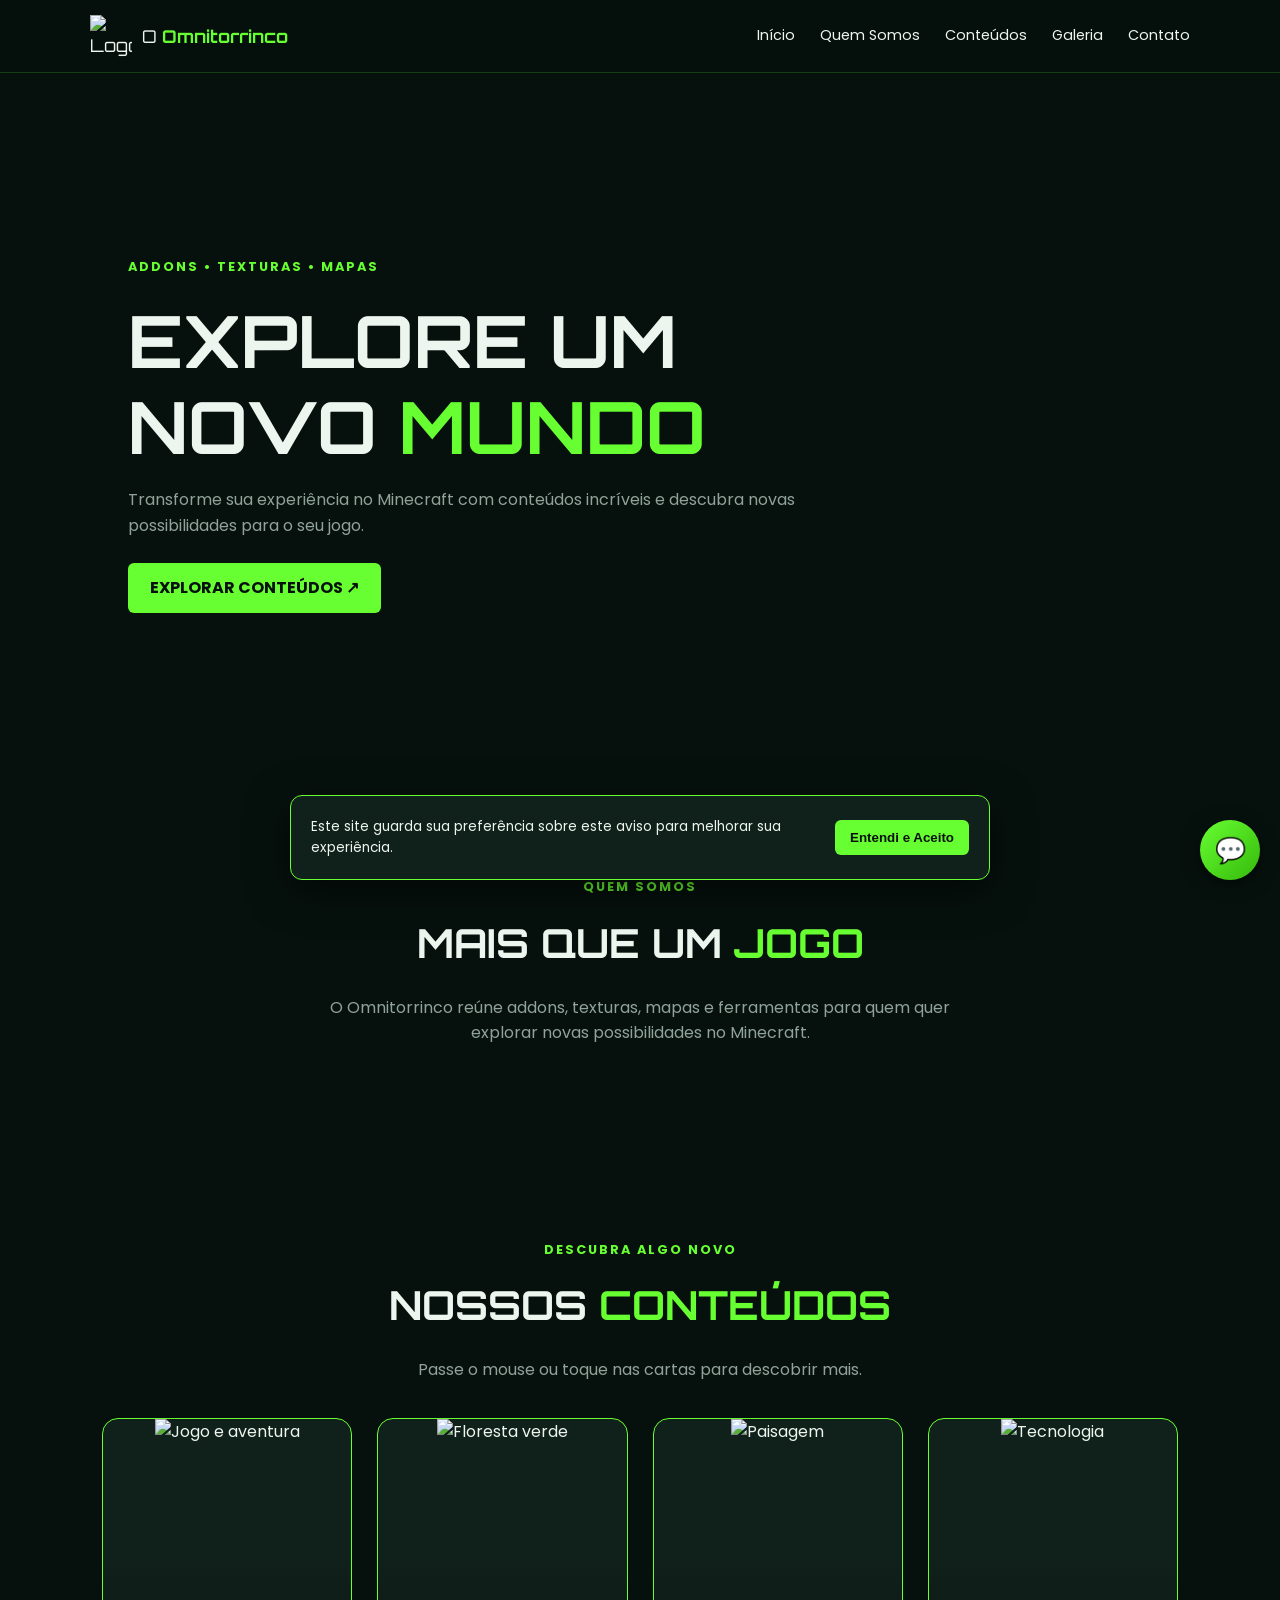
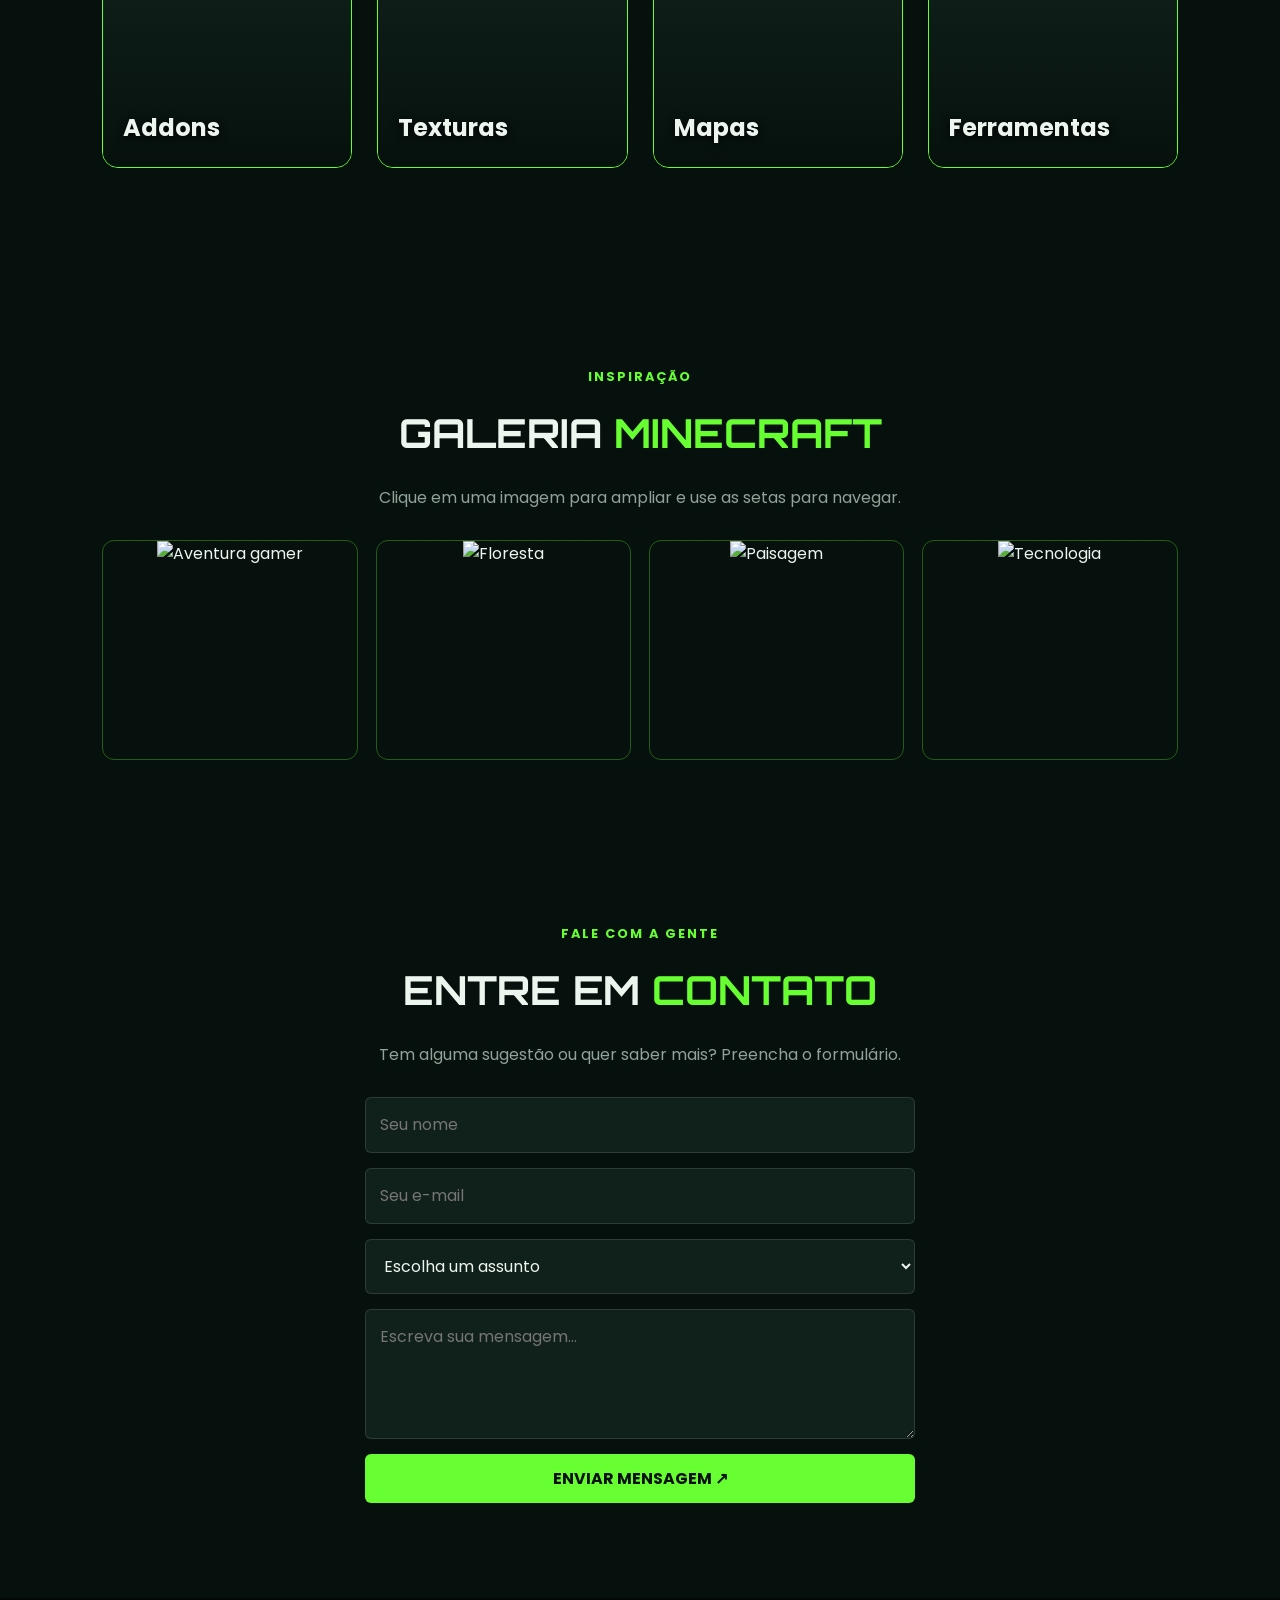
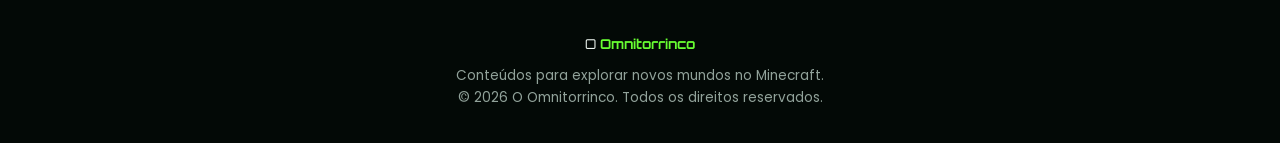
==== index.html @ 6903a5ac "Add files via upload" ====
<!DOCTYPE html>
<html lang="pt-BR">
<head>
<meta charset="UTF-8">
<meta name="viewport" content="width=device-width,initial-scale=1">
<meta name="theme-color" content="#06110d">
<meta name="description" content="Addons, texturas, mapas e ferramentas para Minecraft.">
<title>O Omnitorrinco | Minecraft Addons</title>
<link rel="icon" href="logo.png">
<link rel="stylesheet" href="style.css">
<link rel="preconnect" href="https://fonts.googleapis.com">
<link href="https://fonts.googleapis.com/css2?family=Orbitron:wght@500;700;900&family=Poppins:wght@300;400;600;700&display=swap" rel="stylesheet">
</head>
<body>
<header>
  <a href="#inicio" class="logo"><img src="img/logo.png" alt="Logo"><span>O <b>Omnitorrinco</b></span></a>
  <button class="menu-toggle" aria-label="Abrir menu" aria-expanded="false">☰</button>
  <nav>
    <a href="#inicio">Início</a>
    <a href="#sobre">Quem Somos</a>
    <a href="#conteudos">Conteúdos</a>
    <a href="#galeria">Galeria</a>
    <a href="#contato">Contato</a>
  </nav>
</header>

<main>
<section class="hero" id="inicio">
  <div class="hero-content">
    <span class="tag">ADDONS • TEXTURAS • MAPAS</span>
    <h1>EXPLORE UM NOVO <b>MUNDO</b></h1>
    <p>Transforme sua experiência no Minecraft com conteúdos incríveis e descubra novas possibilidades para o seu jogo.</p>
    <a href="#conteudos" class="btn">EXPLORAR CONTEÚDOS ↗</a>
  </div>
</section>

<section class="section" id="sobre">
  <span class="tag">QUEM SOMOS</span>
  <h2>MAIS QUE UM <b>JOGO</b></h2>
  <p class="intro">O Omnitorrinco reúne addons, texturas, mapas e ferramentas para quem quer explorar novas possibilidades no Minecraft.</p>
</section>

<section class="section" id="conteudos">
  <span class="tag">DESCUBRA ALGO NOVO</span>
  <h2>NOSSOS <b>CONTEÚDOS</b></h2>
  <p class="intro">Passe o mouse ou toque nas cartas para descobrir mais.</p>
  <div class="flip-grid">
    <article class="flip-card" tabindex="0"><div class="flip-inner">
      <div class="flip-front"><img src="https://images.unsplash.com/photo-1511512578047-dfb367046420?auto=format&fit=crop&w=600&q=80" alt="Jogo e aventura"><h3>Addons</h3></div>
      <div class="flip-back"><span class="card-tag">MODIFICAÇÕES</span><h3>Addons Minecraft</h3><p>Adicione criaturas, equipamentos e novas aventuras ao seu mundo.</p><a href="#contato" class="card-btn" data-assunto="Addons">Saiba mais ↗</a></div>
    </div></article>
    <article class="flip-card" tabindex="0"><div class="flip-inner">
      <div class="flip-front"><img src="https://images.unsplash.com/photo-1441974231531-c6227db76b6e?auto=format&fit=crop&w=600&q=80" alt="Floresta verde"><h3>Texturas</h3></div>
      <div class="flip-back"><span class="card-tag">VISUAL</span><h3>Texturas</h3><p>Renove a aparência dos blocos, ambientes e construções.</p><a href="#contato" class="card-btn" data-assunto="Texturas">Saiba mais ↗</a></div>
    </div></article>
    <article class="flip-card" tabindex="0"><div class="flip-inner">
      <div class="flip-front"><img src="https://images.unsplash.com/photo-1518709268805-4e9042af9f23?auto=format&fit=crop&w=600&q=80" alt="Paisagem"><h3>Mapas</h3></div>
      <div class="flip-back"><span class="card-tag">EXPLORAÇÃO</span><h3>Novos mundos</h3><p>Descubra mapas de aventura, desafios e construções incríveis.</p><a href="#contato" class="card-btn" data-assunto="Mapas">Saiba mais ↗</a></div>
    </div></article>
    <article class="flip-card" tabindex="0"><div class="flip-inner">
      <div class="flip-front"><img src="https://images.unsplash.com/photo-1518770660439-4636190af475?auto=format&fit=crop&w=600&q=80" alt="Tecnologia"><h3>Ferramentas</h3></div>
      <div class="flip-back"><span class="card-tag">UTILIDADES</span><h3>Ferramentas úteis</h3><p>Conheça recursos para melhorar sua experiência no jogo.</p><a href="#contato" class="card-btn" data-assunto="Ferramentas">Saiba mais ↗</a></div>
    </div></article>
  </div>
</section>

<section class="section" id="galeria">
  <span class="tag">INSPIRAÇÃO</span>
  <h2>GALERIA <b>MINECRAFT</b></h2>
  <p class="intro">Clique em uma imagem para ampliar e use as setas para navegar.</p>
  <div class="lightbox-gallery">
    <a href="#imagem1"><img src="https://images.unsplash.com/photo-1511512578047-dfb367046420?auto=format&fit=crop&w=700&q=80" alt="Aventura gamer"></a>
    <a href="#imagem2"><img src="https://images.unsplash.com/photo-1441974231531-c6227db76b6e?auto=format&fit=crop&w=700&q=80" alt="Floresta"></a>
    <a href="#imagem3"><img src="https://images.unsplash.com/photo-1518709268805-4e9042af9f23?auto=format&fit=crop&w=700&q=80" alt="Paisagem"></a>
    <a href="#imagem4"><img src="https://images.unsplash.com/photo-1518770660439-4636190af475?auto=format&fit=crop&w=700&q=80" alt="Tecnologia"></a>
  </div>
  <div class="lightbox" id="imagem1"><a href="#galeria" class="fechar">✕</a><a href="#imagem2" class="seta proxima">❯</a><a href="#imagem4" class="seta anterior">❮</a><img src="https://images.unsplash.com/photo-1511512578047-dfb367046420?auto=format&fit=crop&w=1400&q=90" alt="Aventura ampliada"></div>
  <div class="lightbox" id="imagem2"><a href="#galeria" class="fechar">✕</a><a href="#imagem3" class="seta proxima">❯</a><a href="#imagem1" class="seta anterior">❮</a><img src="https://images.unsplash.com/photo-1441974231531-c6227db76b6e?auto=format&fit=crop&w=1400&q=90" alt="Floresta ampliada"></div>
  <div class="lightbox" id="imagem3"><a href="#galeria" class="fechar">✕</a><a href="#imagem4" class="seta proxima">❯</a><a href="#imagem2" class="seta anterior">❮</a><img src="https://images.unsplash.com/photo-1518709268805-4e9042af9f23?auto=format&fit=crop&w=1400&q=90" alt="Paisagem ampliada"></div>
  <div class="lightbox" id="imagem4"><a href="#galeria" class="fechar">✕</a><a href="#imagem1" class="seta proxima">❯</a><a href="#imagem3" class="seta anterior">❮</a><img src="https://images.unsplash.com/photo-1518770660439-4636190af475?auto=format&fit=crop&w=1400&q=90" alt="Tecnologia ampliada"></div>
</section>

<section class="section contact" id="contato">
  <span class="tag">FALE COM A GENTE</span>
  <h2>ENTRE EM <b>CONTATO</b></h2>
  <p class="intro">Tem alguma sugestão ou quer saber mais? Preencha o formulário.</p>
  <form id="contact-form">
    <input name="nome" placeholder="Seu nome" required>
    <input name="email" type="email" placeholder="Seu e-mail" required>
    <select name="assunto" id="addon" required>
      <option value="">Escolha um assunto</option>
      <option>Addons</option><option>Texturas</option><option>Mapas</option><option>Ferramentas</option><option>Outro</option>
    </select>
    <textarea name="mensagem" placeholder="Escreva sua mensagem..." required></textarea>
    <button class="btn" type="submit">ENVIAR MENSAGEM ↗</button>
    <p id="form-message" role="status"></p>
  </form>
</section>
</main>

<footer>
  <a href="#inicio" class="footer-logo">O <b>Omnitorrinco</b></a>
  <p>Conteúdos para explorar novos mundos no Minecraft.</p>
  <p>© 2026 O Omnitorrinco. Todos os direitos reservados.</p>
</footer>

<div id="banner-cookies" class="banner-cookies">
  <p>Este site guarda sua preferência sobre este aviso para melhorar sua experiência.</p>
  <button id="btn-aceitar-cookies" class="btn-cookies">Entendi e Aceito</button>
</div>

<script src="java.js"></script>
<script src="chatbot.js"></script>
<script>
  window.addEventListener("DOMContentLoaded", () => {
    if (typeof window.initChatbot === "function") {
      window.initChatbot({jsonUrl:"minha-base-de-dados.json"});
    }
  });
</script>
</body>
</html>
---- style.css ----
*{box-sizing:border-box;margin:0;padding:0}
:root{--g:#68ff32;--bg:#06110d;--card:#10201a;--txt:#edf5ef;--gray:#91a29a}
html{scroll-behavior:smooth;scroll-padding-top:90px}
body{font-family:Poppins,sans-serif;background:var(--bg);color:var(--txt);line-height:1.6}
a{color:inherit;text-decoration:none}
header{position:sticky;top:0;z-index:10;display:flex;justify-content:space-between;align-items:center;padding:15px 7%;background:#06110df2;border-bottom:1px solid #68ff3230}
.logo{display:flex;align-items:center;gap:10px;font-family:Orbitron,sans-serif;font-size:1.1rem}
.logo img{width:42px;height:42px;object-fit:contain}
b{color:var(--g)}
nav{display:flex;gap:25px}
nav a{font-size:.9rem;transition:.3s}
nav a:hover{color:var(--g)}
.menu-toggle{display:none;background:none;color:var(--g);border:0;font-size:1.7rem;cursor:pointer}
.hero{min-height:80vh;display:flex;align-items:center;padding:80px 10%;background:linear-gradient(90deg,#06110df5,#06110d75),url("https://images.unsplash.com/photo-1511512578047-dfb367046420?auto=format&fit=crop&w=1600&q=80") center/cover}
.hero-content{max-width:680px}
.tag,.card-tag{color:var(--g);font-size:.8rem;font-weight:700;letter-spacing:2px}
h1,h2,.logo,.footer-logo{font-family:Orbitron,sans-serif}
h1{font-size:clamp(2.3rem,6vw,4.5rem);line-height:1.2;margin:18px 0}
h2{font-size:clamp(1.6rem,4vw,2.5rem);margin:12px 0 20px}
.hero p,.intro{max-width:680px;color:var(--gray);margin-bottom:25px}
.btn,.card-btn{display:inline-block;border:0;background:var(--g);color:#06110d;padding:12px 22px;border-radius:6px;font-weight:700;cursor:pointer;transition:.3s}
.btn:hover,.card-btn:hover{background:#fff;transform:translateY(-2px)}
.section{padding:80px 8%;text-align:center}
.intro{margin:0 auto 30px}
.flip-grid{display:grid;grid-template-columns:repeat(auto-fit,minmax(230px,1fr));gap:25px;margin:35px 0}
.flip-card{height:350px;perspective:1000px;cursor:pointer;outline:none}
.flip-inner{position:relative;width:100%;height:100%;transform-style:preserve-3d;transition:transform .8s cubic-bezier(.175,.885,.32,1.275);border-radius:16px}
.flip-card:hover .flip-inner,.flip-card:focus .flip-inner,.flip-card.virada .flip-inner{transform:rotateY(180deg)}
.flip-front,.flip-back{position:absolute;inset:0;overflow:hidden;border-radius:16px;backface-visibility:hidden;-webkit-backface-visibility:hidden}
.flip-front{background:var(--card);border:1px solid var(--g)}
.flip-front img{width:100%;height:100%;object-fit:cover;transition:transform .4s}
.flip-card:hover .flip-front img{transform:scale(1.06)}
.flip-front:after{content:"";position:absolute;inset:40% 0 0;background:linear-gradient(transparent,#06110d)}
.flip-front h3{position:absolute;z-index:1;bottom:20px;left:20px;font-size:1.5rem;text-shadow:0 2px 8px #000}
.flip-back{transform:rotateY(180deg);display:flex;flex-direction:column;align-items:center;justify-content:center;text-align:center;padding:24px;background:linear-gradient(145deg,#10291b,#06110d);border:2px solid var(--g);box-shadow:inset 0 0 25px #68ff3215}
.flip-back h3{color:var(--g);font-size:1.4rem;margin:14px 0}
.flip-back p{color:#d1e0d5;line-height:1.6;margin-bottom:22px}
.card-btn{padding:10px 18px}
.lightbox-gallery{display:grid;grid-template-columns:repeat(auto-fit,minmax(220px,1fr));gap:18px;margin-top:30px}
.lightbox-gallery a{height:220px;overflow:hidden;border:1px solid #68ff3250;border-radius:12px}
.lightbox-gallery img{width:100%;height:100%;object-fit:cover;transition:transform .35s}
.lightbox-gallery a:hover img{transform:scale(1.08)}
.lightbox{position:fixed;inset:0;z-index:100;background:#020704ed;display:none;align-items:center;justify-content:center;padding:60px 70px}
.lightbox:target{display:flex}
.lightbox>img{max-width:90vw;max-height:82vh;object-fit:contain;border:2px solid var(--g);border-radius:10px;box-shadow:0 0 30px #68ff3230}
.fechar{position:absolute;top:18px;right:28px;color:var(--g);font-size:2rem;font-weight:bold}
.fechar:hover,.seta:hover{color:#fff}
.seta{position:absolute;top:50%;transform:translateY(-50%);color:var(--g);font-size:2rem;padding:10px}
.anterior{left:12px}.proxima{right:12px}
.contact form{max-width:550px;margin:auto;display:grid;gap:15px}
input,select,textarea{width:100%;padding:14px;background:var(--card);color:var(--txt);border:1px solid #ffffff20;border-radius:6px;font:inherit}
input:focus,select:focus,textarea:focus{outline:1px solid var(--g);border-color:var(--g)}
select option{background:var(--card)}
textarea{min-height:130px;resize:vertical}
form .btn{font:inherit;font-weight:700}
#form-message{color:var(--g)}
footer{text-align:center;padding:35px 20px;background:#030906;color:var(--gray);font-size:.85rem}
.footer-logo{display:inline-block;color:var(--txt);margin-bottom:10px}
.banner-cookies{position:fixed;bottom:20px;left:50%;transform:translateX(-50%);z-index:110;width:min(90%,700px);display:flex;align-items:center;justify-content:space-between;gap:20px;padding:20px;background:#10201a;border:1px solid var(--g);border-radius:12px;box-shadow:0 10px 40px #0009}
.banner-cookies p{font-size:.85rem}
.btn-cookies{flex-shrink:0;padding:10px 15px;background:var(--g);color:#06110d;border:0;border-radius:6px;font-weight:700;cursor:pointer}
.btn-cookies:hover{background:#fff}
.oculto{display:none!important}
@media(max-width:750px){
header{padding:12px 5%}.menu-toggle{display:block}
nav{display:none;position:absolute;top:100%;left:0;width:100%;padding:20px;background:#06110d;flex-direction:column;gap:15px}
nav.aberto{display:flex}.hero{min-height:70vh;padding:65px 7%}
.section{padding:60px 6%}.lightbox-gallery{grid-template-columns:repeat(2,minmax(0,1fr))}
.lightbox-gallery a{height:170px}.lightbox{padding:55px 45px}
.banner-cookies{align-items:stretch;flex-direction:column;gap:12px}.btn-cookies{width:100%}
}
@media(max-width:420px){
.logo{font-size:.9rem}.logo img{width:34px;height:34px}.flip-card{height:320px}
.lightbox-gallery a{height:145px}.lightbox{padding:50px 35px}
.seta{font-size:1.5rem}.anterior{left:0}.proxima{right:0}
}
@media(prefers-reduced-motion:reduce){html{scroll-behavior:auto}*,*::before,*::after{transition:none!important;animation:none!important}}

/* CHATBOT */
#faq-chatbot-widget{font-family:Poppins,sans-serif!important}
#faq-toggle-btn,#faq-send-btn{background:linear-gradient(135deg,#68ff32,#35b90b)!important;color:#06110d!important}
#faq-chat-window{background:#10201a!important;border:1px solid #68ff3260!important}
.faq-header{background:linear-gradient(135deg,#18351f,#06110d)!important;border-bottom:1px solid #68ff3250}
.faq-header h3{font-family:Orbitron,sans-serif!important;color:#68ff32!important}
#faq-messages{background:#06110d!important}
.faq-msg.bot{background:#10201a!important;color:#edf5ef!important;border-color:#294331!important}
.faq-msg.user{background:#68ff32!important;color:#06110d!important}
.faq-msg.system-info{background:#18351f!important;color:#b7ff9e!important}
.faq-chip{background:#18351f!important;color:#b7ff9e!important;border-color:#356b2b!important}
.faq-chip:hover{background:#244b28!important}
.faq-footer{background:#10201a!important;border-top:1px solid #294331!important}
#faq-input{background:#06110d!important;color:#edf5ef!important;border-color:#356b2b!important}
#faq-send-btn svg{fill:#06110d!important}
@media(max-width:480px){
#faq-chat-window{right:10px!important;bottom:82px!important;width:calc(100vw - 20px)!important;max-width:none!important;height:min(500px,calc(100vh - 110px))!important}
#faq-chatbot-widget{right:12px!important;bottom:12px!important}
}
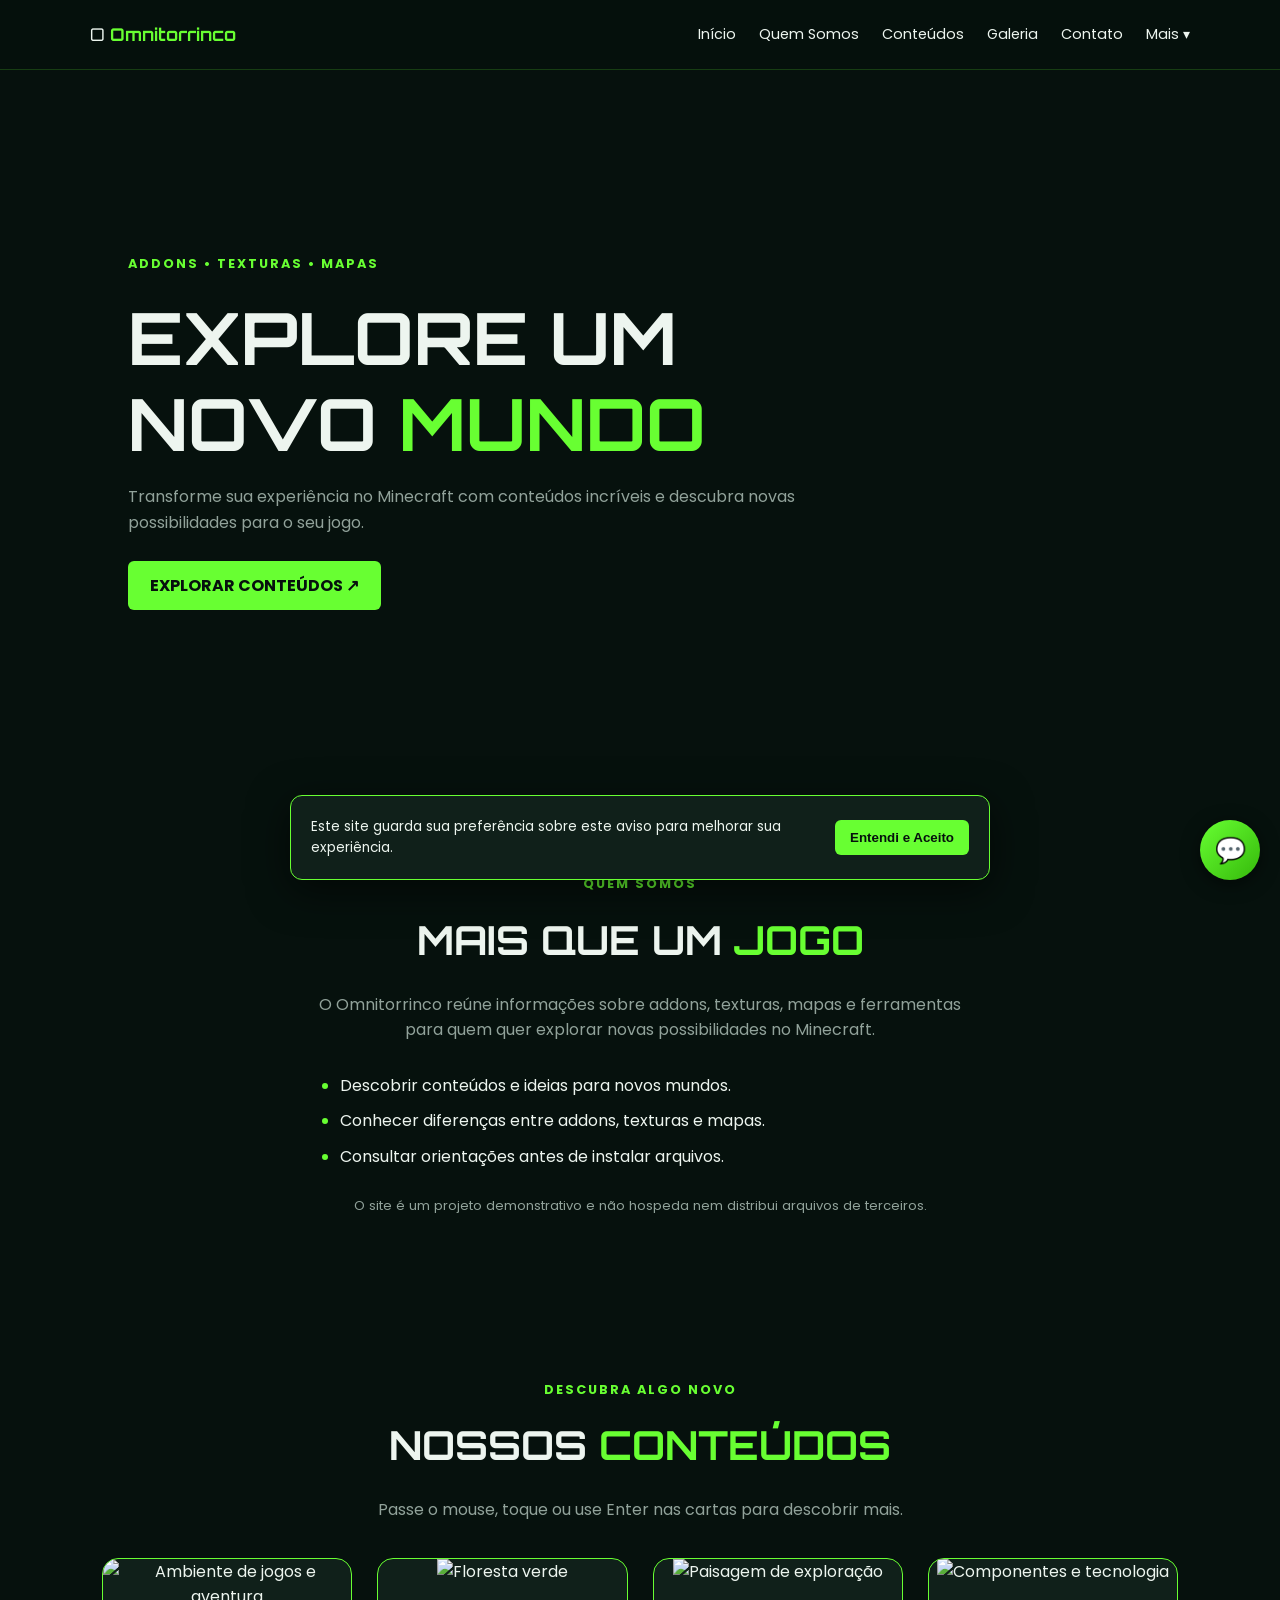
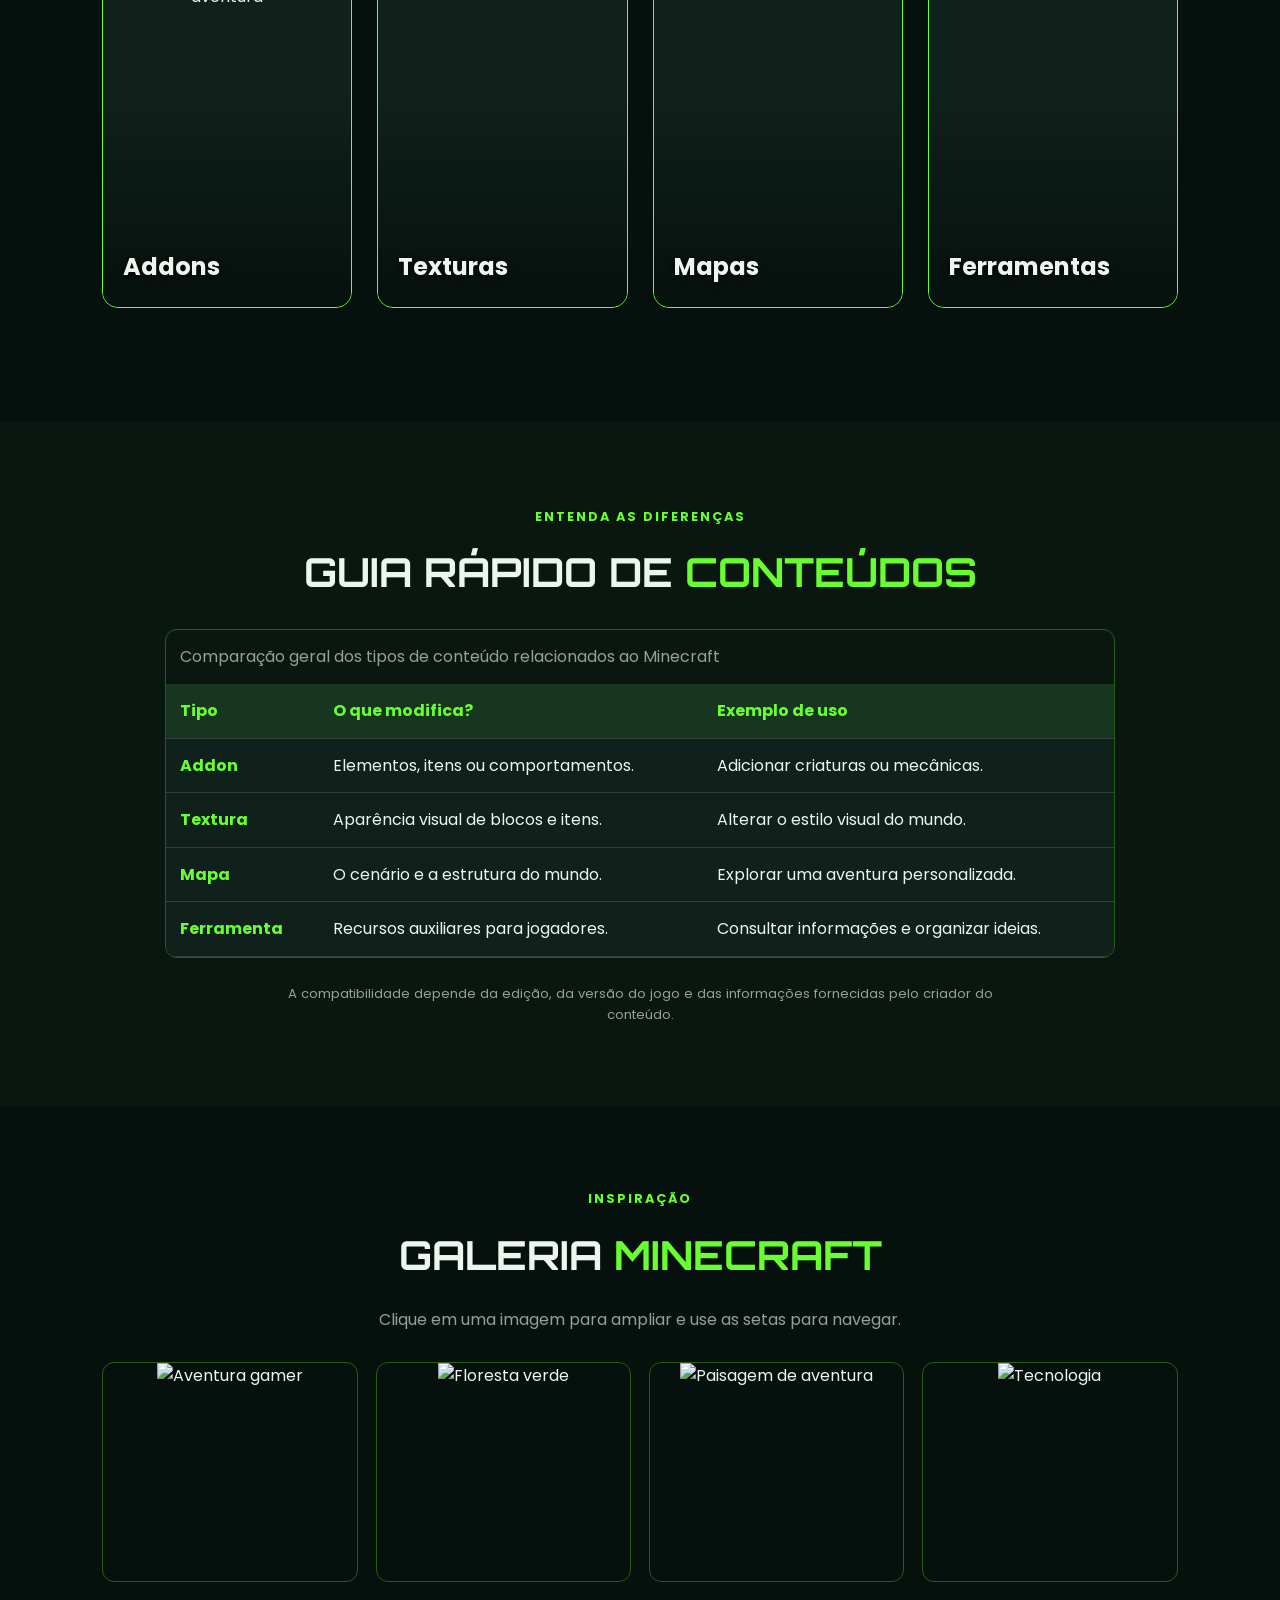
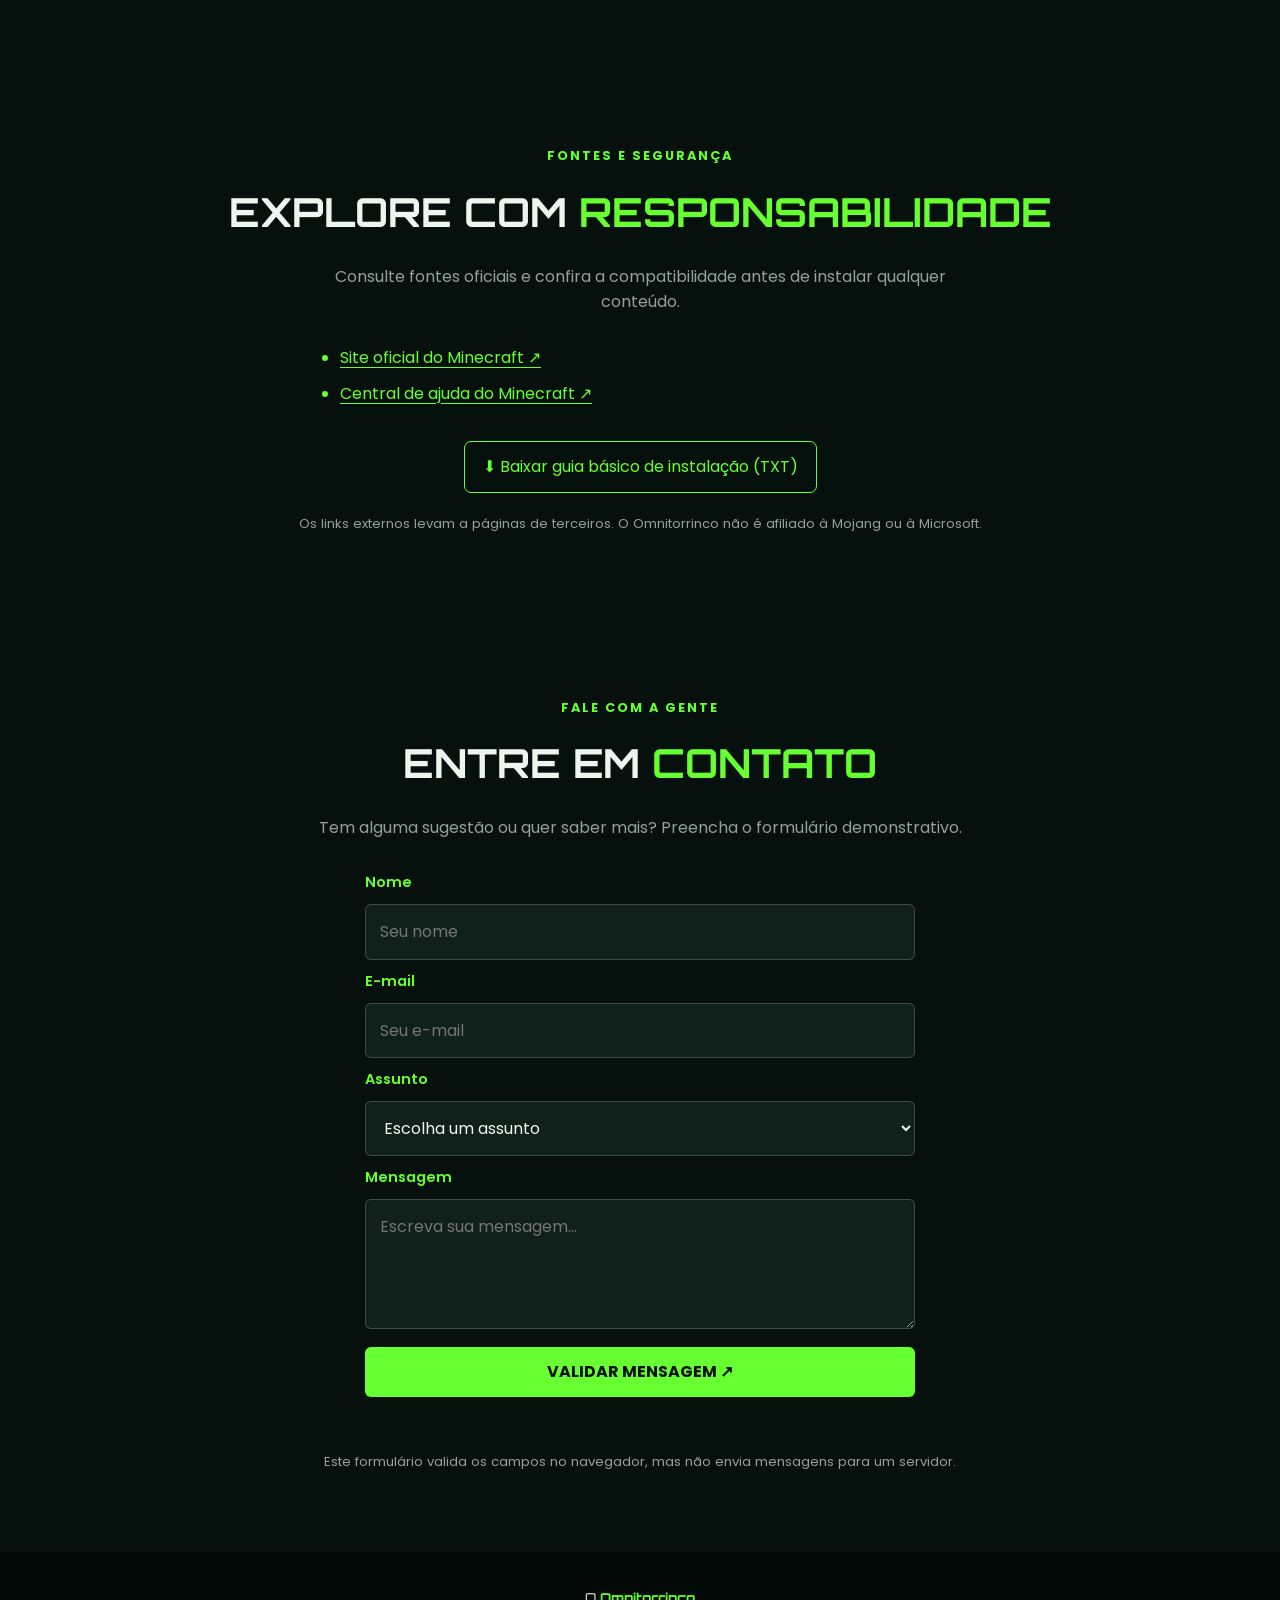
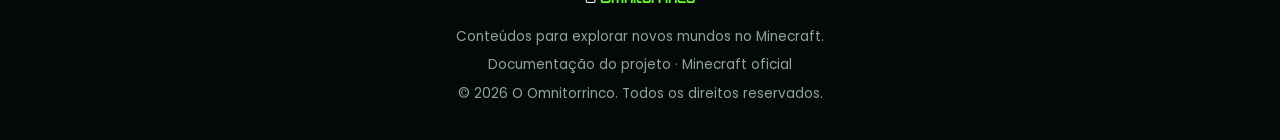
==== commit e16666b2: "Refactor index.html for better structure and accessibility Updated HTML structure and improved acces" ====
--- a/index.html
+++ b/index.html
@@ -1,123 +1,173 @@
-
 <!DOCTYPE html>
 <html lang="pt-BR">
 <head>
-<meta charset="UTF-8">
-<meta name="viewport" content="width=device-width,initial-scale=1">
-<meta name="theme-color" content="#06110d">
-<meta name="description" content="Addons, texturas, mapas e ferramentas para Minecraft.">
-<title>O Omnitorrinco | Minecraft Addons</title>
-<link rel="icon" href="logo.png">
-<link rel="stylesheet" href="style.css">
-<link rel="preconnect" href="https://fonts.googleapis.com">
-<link href="https://fonts.googleapis.com/css2?family=Orbitron:wght@500;700;900&family=Poppins:wght@300;400;600;700&display=swap" rel="stylesheet">
+  <meta charset="UTF-8">
+  <meta name="viewport" content="width=device-width, initial-scale=1.0">
+  <meta name="theme-color" content="#06110d">
+  <meta name="description" content="Explore addons, texturas, mapas e ferramentas para Minecraft no Omnitorrinco.">
+  <title>O Omnitorrinco | Minecraft Addons</title>
+  <link rel="icon" href="logo.png">
+  <link rel="stylesheet" href="style.css">
+  <link rel="preconnect" href="https://fonts.googleapis.com">
+  <link rel="preconnect" href="https://fonts.gstatic.com" crossorigin>
+  <link href="https://fonts.googleapis.com/css2?family=Orbitron:wght@500;700;900&family=Poppins:wght@300;400;600;700&display=swap" rel="stylesheet">
 </head>
 <body>
-<header>
-  <a href="#inicio" class="logo"><img src="img/logo.png" alt="Logo"><span>O <b>Omnitorrinco</b></span></a>
-  <button class="menu-toggle" aria-label="Abrir menu" aria-expanded="false">☰</button>
-  <nav>
-    <a href="#inicio">Início</a>
-    <a href="#sobre">Quem Somos</a>
-    <a href="#conteudos">Conteúdos</a>
-    <a href="#galeria">Galeria</a>
-    <a href="#contato">Contato</a>
-  </nav>
-</header>
+  <a class="skip-link" href="#conteudo-principal">Pular para o conteúdo</a>
+  <header class="site-header">
+    <a href="#inicio" class="logo" aria-label="O Omnitorrinco - início">
+      <img src="img/logo.png" alt="Logo do Omnitorrinco" onerror="this.style.display='none'">
+      <span>O <b>Omnitorrinco</b></span>
+    </a>
+    <button class="menu-toggle" type="button" aria-label="Abrir menu" aria-expanded="false" aria-controls="menu-principal">☰</button>
+    <nav id="menu-principal" aria-label="Navegação principal">
+      <a href="#inicio">Início</a>
+      <a href="#sobre">Quem Somos</a>
+      <a href="#conteudos">Conteúdos</a>
+      <a href="#galeria">Galeria</a>
+      <a href="#contato">Contato</a>
+      <div class="nav-dropdown">
+        <button class="dropdown-toggle" type="button" aria-expanded="false">Mais ▾</button>
+        <div class="dropdown-menu">
+          <a href="documentacao.html">Documentação do projeto</a>
+          <a href="guia-instalacao.txt" download>Baixar guia de instalação</a>
+        </div>
+      </div>
+    </nav>
+  </header>
 
-<main>
-<section class="hero" id="inicio">
-  <div class="hero-content">
-    <span class="tag">ADDONS • TEXTURAS • MAPAS</span>
-    <h1>EXPLORE UM NOVO <b>MUNDO</b></h1>
-    <p>Transforme sua experiência no Minecraft com conteúdos incríveis e descubra novas possibilidades para o seu jogo.</p>
-    <a href="#conteudos" class="btn">EXPLORAR CONTEÚDOS ↗</a>
+  <main id="conteudo-principal">
+    <section class="hero" id="inicio" aria-labelledby="titulo-principal">
+      <div class="hero-content">
+        <span class="tag">ADDONS • TEXTURAS • MAPAS</span>
+        <h1 id="titulo-principal">EXPLORE UM NOVO <b>MUNDO</b></h1>
+        <p>Transforme sua experiência no Minecraft com conteúdos incríveis e descubra novas possibilidades para o seu jogo.</p>
+        <a href="#conteudos" class="btn">EXPLORAR CONTEÚDOS ↗</a>
+      </div>
+    </section>
+
+    <section class="section" id="sobre" aria-labelledby="titulo-sobre">
+      <span class="tag">QUEM SOMOS</span>
+      <h2 id="titulo-sobre">MAIS QUE UM <b>JOGO</b></h2>
+      <p class="intro">O Omnitorrinco reúne informações sobre addons, texturas, mapas e ferramentas para quem quer explorar novas possibilidades no Minecraft.</p>
+      <ul class="feature-list">
+        <li>Descobrir conteúdos e ideias para novos mundos.</li>
+        <li>Conhecer diferenças entre addons, texturas e mapas.</li>
+        <li>Consultar orientações antes de instalar arquivos.</li>
+      </ul>
+      <p class="small-note">O site é um projeto demonstrativo e não hospeda nem distribui arquivos de terceiros.</p>
+    </section>
+
+    <section class="section" id="conteudos" aria-labelledby="titulo-conteudos">
+      <span class="tag">DESCUBRA ALGO NOVO</span>
+      <h2 id="titulo-conteudos">NOSSOS <b>CONTEÚDOS</b></h2>
+      <p class="intro">Passe o mouse, toque ou use Enter nas cartas para descobrir mais.</p>
+      <div class="flip-grid">
+        <article class="flip-card" tabindex="0" role="button" aria-pressed="false" aria-label="Mostrar informações sobre addons"><div class="flip-inner">
+          <div class="flip-front"><img src="https://images.unsplash.com/photo-1511512578047-dfb367046420?auto=format&fit=crop&w=600&q=80" alt="Ambiente de jogos e aventura"><h3>Addons</h3></div>
+          <div class="flip-back"><span class="card-tag">MODIFICAÇÕES</span><h3>Addons Minecraft</h3><p>Adicione criaturas, equipamentos e novas aventuras ao seu mundo.</p><a href="#contato" class="card-btn" data-assunto="Addons">Saiba mais ↗</a></div>
+        </div></article>
+        <article class="flip-card" tabindex="0" role="button" aria-pressed="false" aria-label="Mostrar informações sobre texturas"><div class="flip-inner">
+          <div class="flip-front"><img src="https://images.unsplash.com/photo-1441974231531-c6227db76b6e?auto=format&fit=crop&w=600&q=80" alt="Floresta verde"><h3>Texturas</h3></div>
+          <div class="flip-back"><span class="card-tag">VISUAL</span><h3>Texturas</h3><p>Renove a aparência dos blocos, ambientes e construções.</p><a href="#contato" class="card-btn" data-assunto="Texturas">Saiba mais ↗</a></div>
+        </div></article>
+        <article class="flip-card" tabindex="0" role="button" aria-pressed="false" aria-label="Mostrar informações sobre mapas"><div class="flip-inner">
+          <div class="flip-front"><img src="https://images.unsplash.com/photo-1518709268805-4e9042af9f23?auto=format&fit=crop&w=600&q=80" alt="Paisagem de exploração"><h3>Mapas</h3></div>
+          <div class="flip-back"><span class="card-tag">EXPLORAÇÃO</span><h3>Novos mundos</h3><p>Descubra mapas de aventura, desafios e construções incríveis.</p><a href="#contato" class="card-btn" data-assunto="Mapas">Saiba mais ↗</a></div>
+        </div></article>
+        <article class="flip-card" tabindex="0" role="button" aria-pressed="false" aria-label="Mostrar informações sobre ferramentas"><div class="flip-inner">
+          <div class="flip-front"><img src="https://images.unsplash.com/photo-1518770660439-4636190af475?auto=format&fit=crop&w=600&q=80" alt="Componentes e tecnologia"><h3>Ferramentas</h3></div>
+          <div class="flip-back"><span class="card-tag">UTILIDADES</span><h3>Ferramentas úteis</h3><p>Conheça recursos para melhorar sua experiência no jogo.</p><a href="#contato" class="card-btn" data-assunto="Ferramentas">Saiba mais ↗</a></div>
+        </div></article>
+      </div>
+    </section>
+
+    <section class="section comparison" aria-labelledby="titulo-comparacao">
+      <span class="tag">ENTENDA AS DIFERENÇAS</span>
+      <h2 id="titulo-comparacao">GUIA RÁPIDO DE <b>CONTEÚDOS</b></h2>
+      <div class="table-wrap">
+        <table>
+          <caption>Comparação geral dos tipos de conteúdo relacionados ao Minecraft</caption>
+          <thead><tr><th scope="col">Tipo</th><th scope="col">O que modifica?</th><th scope="col">Exemplo de uso</th></tr></thead>
+          <tbody>
+            <tr><th scope="row">Addon</th><td>Elementos, itens ou comportamentos.</td><td>Adicionar criaturas ou mecânicas.</td></tr>
+            <tr><th scope="row">Textura</th><td>Aparência visual de blocos e itens.</td><td>Alterar o estilo visual do mundo.</td></tr>
+            <tr><th scope="row">Mapa</th><td>O cenário e a estrutura do mundo.</td><td>Explorar uma aventura personalizada.</td></tr>
+            <tr><th scope="row">Ferramenta</th><td>Recursos auxiliares para jogadores.</td><td>Consultar informações e organizar ideias.</td></tr>
+          </tbody>
+        </table>
+      </div>
+      <p class="small-note">A compatibilidade depende da edição, da versão do jogo e das informações fornecidas pelo criador do conteúdo.</p>
+    </section>
+
+    <section class="section gallery-section" id="galeria" aria-labelledby="titulo-galeria">
+      <span class="tag">INSPIRAÇÃO</span>
+      <h2 id="titulo-galeria">GALERIA <b>MINECRAFT</b></h2>
+      <p class="intro">Clique em uma imagem para ampliar e use as setas para navegar.</p>
+      <div class="lightbox-gallery">
+        <a href="#imagem1"><img src="https://images.unsplash.com/photo-1511512578047-dfb367046420?auto=format&fit=crop&w=700&q=80" alt="Aventura gamer"></a>
+        <a href="#imagem2"><img src="https://images.unsplash.com/photo-1441974231531-c6227db76b6e?auto=format&fit=crop&w=700&q=80" alt="Floresta verde"></a>
+        <a href="#imagem3"><img src="https://images.unsplash.com/photo-1518709268805-4e9042af9f23?auto=format&fit=crop&w=700&q=80" alt="Paisagem de aventura"></a>
+        <a href="#imagem4"><img src="https://images.unsplash.com/photo-1518770660439-4636190af475?auto=format&fit=crop&w=700&q=80" alt="Tecnologia"></a>
+      </div>
+      <div class="lightbox" id="imagem1"><a href="#galeria" class="fechar" aria-label="Fechar imagem">✕</a><a href="#imagem2" class="seta proxima" aria-label="Próxima imagem">❯</a><a href="#imagem4" class="seta anterior" aria-label="Imagem anterior">❮</a><img src="https://images.unsplash.com/photo-1511512578047-dfb367046420?auto=format&fit=crop&w=1400&q=90" alt="Aventura gamer ampliada"></div>
+      <div class="lightbox" id="imagem2"><a href="#galeria" class="fechar" aria-label="Fechar imagem">✕</a><a href="#imagem3" class="seta proxima" aria-label="Próxima imagem">❯</a><a href="#imagem1" class="seta anterior" aria-label="Imagem anterior">❮</a><img src="https://images.unsplash.com/photo-1441974231531-c6227db76b6e?auto=format&fit=crop&w=1400&q=90" alt="Floresta ampliada"></div>
+      <div class="lightbox" id="imagem3"><a href="#galeria" class="fechar" aria-label="Fechar imagem">✕</a><a href="#imagem4" class="seta proxima" aria-label="Próxima imagem">❯</a><a href="#imagem2" class="seta anterior" aria-label="Imagem anterior">❮</a><img src="https://images.unsplash.com/photo-1518709268805-4e9042af9f23?auto=format&fit=crop&w=1400&q=90" alt="Paisagem ampliada"></div>
+      <div class="lightbox" id="imagem4"><a href="#galeria" class="fechar" aria-label="Fechar imagem">✕</a><a href="#imagem1" class="seta proxima" aria-label="Próxima imagem">❯</a><a href="#imagem3" class="seta anterior" aria-label="Imagem anterior">❮</a><img src="https://images.unsplash.com/photo-1518770660439-4636190af475?auto=format&fit=crop&w=1400&q=90" alt="Tecnologia ampliada"></div>
+    </section>
+
+    <section class="section resources" aria-labelledby="titulo-recursos">
+      <span class="tag">FONTES E SEGURANÇA</span>
+      <h2 id="titulo-recursos">EXPLORE COM <b>RESPONSABILIDADE</b></h2>
+      <p class="intro">Consulte fontes oficiais e confira a compatibilidade antes de instalar qualquer conteúdo.</p>
+      <ul class="resource-list">
+        <li><a href="https://www.minecraft.net/pt-br" target="_blank" rel="noopener noreferrer">Site oficial do Minecraft ↗</a></li>
+        <li><a href="https://help.minecraft.net/" target="_blank" rel="noopener noreferrer">Central de ajuda do Minecraft ↗</a></li>
+      </ul>
+      <a class="download-link" href="guia-instalacao.txt" download>⬇ Baixar guia básico de instalação (TXT)</a>
+      <p class="small-note">Os links externos levam a páginas de terceiros. O Omnitorrinco não é afiliado à Mojang ou à Microsoft.</p>
+    </section>
+
+    <section class="section contact" id="contato" aria-labelledby="titulo-contato">
+      <span class="tag">FALE COM A GENTE</span>
+      <h2 id="titulo-contato">ENTRE EM <b>CONTATO</b></h2>
+      <p class="intro">Tem alguma sugestão ou quer saber mais? Preencha o formulário demonstrativo.</p>
+      <form id="contact-form" novalidate>
+        <label for="nome">Nome</label>
+        <input id="nome" name="nome" type="text" placeholder="Seu nome" minlength="3" maxlength="60" pattern="[A-Za-zÀ-ÿ][A-Za-zÀ-ÿ ]{2,59}" title="Informe pelo menos 3 letras. Não use números." required>
+        <label for="email">E-mail</label>
+        <input id="email" name="email" type="email" placeholder="Seu e-mail" maxlength="120" required>
+        <label for="addon">Assunto</label>
+        <select name="assunto" id="addon" required>
+          <option value="">Escolha um assunto</option><option>Addons</option><option>Texturas</option><option>Mapas</option><option>Ferramentas</option><option>Outro</option>
+        </select>
+        <label for="mensagem">Mensagem</label>
+        <textarea id="mensagem" name="mensagem" placeholder="Escreva sua mensagem..." minlength="10" maxlength="1000" required></textarea>
+        <button class="btn" type="submit">VALIDAR MENSAGEM ↗</button>
+        <p id="form-message" role="status" aria-live="polite"></p>
+      </form>
+      <p class="small-note">Este formulário valida os campos no navegador, mas não envia mensagens para um servidor.</p>
+    </section>
+  </main>
+
+  <footer>
+    <a href="#inicio" class="footer-logo">O <b>Omnitorrinco</b></a>
+    <p>Conteúdos para explorar novos mundos no Minecraft.</p>
+    <p><a href="documentacao.html">Documentação do projeto</a> · <a href="https://www.minecraft.net/pt-br" target="_blank" rel="noopener noreferrer">Minecraft oficial</a></p>
+    <p>© 2026 O Omnitorrinco. Todos os direitos reservados.</p>
+  </footer>
+
+  <div id="banner-cookies" class="banner-cookies" role="region" aria-label="Aviso de preferência">
+    <p>Este site guarda sua preferência sobre este aviso para melhorar sua experiência.</p>
+    <button id="btn-aceitar-cookies" class="btn-cookies" type="button">Entendi e Aceito</button>
   </div>
-</section>
 
-<section class="section" id="sobre">
-  <span class="tag">QUEM SOMOS</span>
-  <h2>MAIS QUE UM <b>JOGO</b></h2>
-  <p class="intro">O Omnitorrinco reúne addons, texturas, mapas e ferramentas para quem quer explorar novas possibilidades no Minecraft.</p>
-</section>
-
-<section class="section" id="conteudos">
-  <span class="tag">DESCUBRA ALGO NOVO</span>
-  <h2>NOSSOS <b>CONTEÚDOS</b></h2>
-  <p class="intro">Passe o mouse ou toque nas cartas para descobrir mais.</p>
-  <div class="flip-grid">
-    <article class="flip-card" tabindex="0"><div class="flip-inner">
-      <div class="flip-front"><img src="https://images.unsplash.com/photo-1511512578047-dfb367046420?auto=format&fit=crop&w=600&q=80" alt="Jogo e aventura"><h3>Addons</h3></div>
-      <div class="flip-back"><span class="card-tag">MODIFICAÇÕES</span><h3>Addons Minecraft</h3><p>Adicione criaturas, equipamentos e novas aventuras ao seu mundo.</p><a href="#contato" class="card-btn" data-assunto="Addons">Saiba mais ↗</a></div>
-    </div></article>
-    <article class="flip-card" tabindex="0"><div class="flip-inner">
-      <div class="flip-front"><img src="https://images.unsplash.com/photo-1441974231531-c6227db76b6e?auto=format&fit=crop&w=600&q=80" alt="Floresta verde"><h3>Texturas</h3></div>
-      <div class="flip-back"><span class="card-tag">VISUAL</span><h3>Texturas</h3><p>Renove a aparência dos blocos, ambientes e construções.</p><a href="#contato" class="card-btn" data-assunto="Texturas">Saiba mais ↗</a></div>
-    </div></article>
-    <article class="flip-card" tabindex="0"><div class="flip-inner">
-      <div class="flip-front"><img src="https://images.unsplash.com/photo-1518709268805-4e9042af9f23?auto=format&fit=crop&w=600&q=80" alt="Paisagem"><h3>Mapas</h3></div>
-      <div class="flip-back"><span class="card-tag">EXPLORAÇÃO</span><h3>Novos mundos</h3><p>Descubra mapas de aventura, desafios e construções incríveis.</p><a href="#contato" class="card-btn" data-assunto="Mapas">Saiba mais ↗</a></div>
-    </div></article>
-    <article class="flip-card" tabindex="0"><div class="flip-inner">
-      <div class="flip-front"><img src="https://images.unsplash.com/photo-1518770660439-4636190af475?auto=format&fit=crop&w=600&q=80" alt="Tecnologia"><h3>Ferramentas</h3></div>
-      <div class="flip-back"><span class="card-tag">UTILIDADES</span><h3>Ferramentas úteis</h3><p>Conheça recursos para melhorar sua experiência no jogo.</p><a href="#contato" class="card-btn" data-assunto="Ferramentas">Saiba mais ↗</a></div>
-    </div></article>
-  </div>
-</section>
-
-<section class="section" id="galeria">
-  <span class="tag">INSPIRAÇÃO</span>
-  <h2>GALERIA <b>MINECRAFT</b></h2>
-  <p class="intro">Clique em uma imagem para ampliar e use as setas para navegar.</p>
-  <div class="lightbox-gallery">
-    <a href="#imagem1"><img src="https://images.unsplash.com/photo-1511512578047-dfb367046420?auto=format&fit=crop&w=700&q=80" alt="Aventura gamer"></a>
-    <a href="#imagem2"><img src="https://images.unsplash.com/photo-1441974231531-c6227db76b6e?auto=format&fit=crop&w=700&q=80" alt="Floresta"></a>
-    <a href="#imagem3"><img src="https://images.unsplash.com/photo-1518709268805-4e9042af9f23?auto=format&fit=crop&w=700&q=80" alt="Paisagem"></a>
-    <a href="#imagem4"><img src="https://images.unsplash.com/photo-1518770660439-4636190af475?auto=format&fit=crop&w=700&q=80" alt="Tecnologia"></a>
-  </div>
-  <div class="lightbox" id="imagem1"><a href="#galeria" class="fechar">✕</a><a href="#imagem2" class="seta proxima">❯</a><a href="#imagem4" class="seta anterior">❮</a><img src="https://images.unsplash.com/photo-1511512578047-dfb367046420?auto=format&fit=crop&w=1400&q=90" alt="Aventura ampliada"></div>
-  <div class="lightbox" id="imagem2"><a href="#galeria" class="fechar">✕</a><a href="#imagem3" class="seta proxima">❯</a><a href="#imagem1" class="seta anterior">❮</a><img src="https://images.unsplash.com/photo-1441974231531-c6227db76b6e?auto=format&fit=crop&w=1400&q=90" alt="Floresta ampliada"></div>
-  <div class="lightbox" id="imagem3"><a href="#galeria" class="fechar">✕</a><a href="#imagem4" class="seta proxima">❯</a><a href="#imagem2" class="seta anterior">❮</a><img src="https://images.unsplash.com/photo-1518709268805-4e9042af9f23?auto=format&fit=crop&w=1400&q=90" alt="Paisagem ampliada"></div>
-  <div class="lightbox" id="imagem4"><a href="#galeria" class="fechar">✕</a><a href="#imagem1" class="seta proxima">❯</a><a href="#imagem3" class="seta anterior">❮</a><img src="https://images.unsplash.com/photo-1518770660439-4636190af475?auto=format&fit=crop&w=1400&q=90" alt="Tecnologia ampliada"></div>
-</section>
-
-<section class="section contact" id="contato">
-  <span class="tag">FALE COM A GENTE</span>
-  <h2>ENTRE EM <b>CONTATO</b></h2>
-  <p class="intro">Tem alguma sugestão ou quer saber mais? Preencha o formulário.</p>
-  <form id="contact-form">
-    <input name="nome" placeholder="Seu nome" required>
-    <input name="email" type="email" placeholder="Seu e-mail" required>
-    <select name="assunto" id="addon" required>
-      <option value="">Escolha um assunto</option>
-      <option>Addons</option><option>Texturas</option><option>Mapas</option><option>Ferramentas</option><option>Outro</option>
-    </select>
-    <textarea name="mensagem" placeholder="Escreva sua mensagem..." required></textarea>
-    <button class="btn" type="submit">ENVIAR MENSAGEM ↗</button>
-    <p id="form-message" role="status"></p>
-  </form>
-</section>
-</main>
-
-<footer>
-  <a href="#inicio" class="footer-logo">O <b>Omnitorrinco</b></a>
-  <p>Conteúdos para explorar novos mundos no Minecraft.</p>
-  <p>© 2026 O Omnitorrinco. Todos os direitos reservados.</p>
-</footer>
-
-<div id="banner-cookies" class="banner-cookies">
-  <p>Este site guarda sua preferência sobre este aviso para melhorar sua experiência.</p>
-  <button id="btn-aceitar-cookies" class="btn-cookies">Entendi e Aceito</button>
-</div>
-
-<script src="java.js"></script>
-<script src="chatbot.js"></script>
-<script>
-  window.addEventListener("DOMContentLoaded", () => {
-    if (typeof window.initChatbot === "function") {
-      window.initChatbot({jsonUrl:"minha-base-de-dados.json"});
-    }
-  });
-</script>
+  <script src="java.js" defer></script>
+  <script src="chatbot.js" defer></script>
+  <script defer>
+    window.addEventListener("DOMContentLoaded", () => {
+      if (typeof window.initChatbot === "function") window.initChatbot({ jsonUrl: "minha-base-de-dados.json" });
+    });
+  </script>
 </body>
 </html>
--- a/style.css
+++ b/style.css
@@ -1,98 +1,28 @@
-
 *{box-sizing:border-box;margin:0;padding:0}
-:root{--g:#68ff32;--bg:#06110d;--card:#10201a;--txt:#edf5ef;--gray:#91a29a}
-html{scroll-behavior:smooth;scroll-padding-top:90px}
+:root{--g:#68ff32;--bg:#06110d;--card:#10201a;--txt:#edf5ef;--gray:#91a29a;--line:#ffffff24}
+html{scroll-behavior:smooth;scroll-padding-top:95px}
 body{font-family:Poppins,sans-serif;background:var(--bg);color:var(--txt);line-height:1.6}
 a{color:inherit;text-decoration:none}
-header{position:sticky;top:0;z-index:10;display:flex;justify-content:space-between;align-items:center;padding:15px 7%;background:#06110df2;border-bottom:1px solid #68ff3230}
-.logo{display:flex;align-items:center;gap:10px;font-family:Orbitron,sans-serif;font-size:1.1rem}
-.logo img{width:42px;height:42px;object-fit:contain}
-b{color:var(--g)}
-nav{display:flex;gap:25px}
-nav a{font-size:.9rem;transition:.3s}
-nav a:hover{color:var(--g)}
+a:focus-visible,button:focus-visible,input:focus-visible,select:focus-visible,textarea:focus-visible,.flip-card:focus-visible{outline:3px solid var(--g);outline-offset:4px}
+.skip-link{position:absolute;left:-9999px;top:10px;background:var(--g);color:var(--bg);padding:10px;z-index:1000}.skip-link:focus{left:10px}
+.site-header{position:sticky;top:0;z-index:100;display:flex;justify-content:space-between;align-items:center;padding:15px 7%;background:#06110df2;border-bottom:1px solid #68ff3230;backdrop-filter:blur(12px)}
+.logo{display:flex;align-items:center;gap:10px;font-family:Orbitron,sans-serif;font-size:1.1rem}.logo img{width:42px;height:42px;object-fit:contain}b{color:var(--g)}
+nav{display:flex;align-items:center;gap:23px}nav a,.dropdown-toggle{font:inherit;font-size:.9rem;transition:.25s}nav a:hover,.dropdown-toggle:hover{color:var(--g)}nav a:active,.dropdown-toggle:active,.btn:active{transform:scale(.97);color:var(--g)}
 .menu-toggle{display:none;background:none;color:var(--g);border:0;font-size:1.7rem;cursor:pointer}
-.hero{min-height:80vh;display:flex;align-items:center;padding:80px 10%;background:linear-gradient(90deg,#06110df5,#06110d75),url("https://images.unsplash.com/photo-1511512578047-dfb367046420?auto=format&fit=crop&w=1600&q=80") center/cover}
-.hero-content{max-width:680px}
-.tag,.card-tag{color:var(--g);font-size:.8rem;font-weight:700;letter-spacing:2px}
-h1,h2,.logo,.footer-logo{font-family:Orbitron,sans-serif}
-h1{font-size:clamp(2.3rem,6vw,4.5rem);line-height:1.2;margin:18px 0}
-h2{font-size:clamp(1.6rem,4vw,2.5rem);margin:12px 0 20px}
-.hero p,.intro{max-width:680px;color:var(--gray);margin-bottom:25px}
-.btn,.card-btn{display:inline-block;border:0;background:var(--g);color:#06110d;padding:12px 22px;border-radius:6px;font-weight:700;cursor:pointer;transition:.3s}
-.btn:hover,.card-btn:hover{background:#fff;transform:translateY(-2px)}
-.section{padding:80px 8%;text-align:center}
-.intro{margin:0 auto 30px}
-.flip-grid{display:grid;grid-template-columns:repeat(auto-fit,minmax(230px,1fr));gap:25px;margin:35px 0}
-.flip-card{height:350px;perspective:1000px;cursor:pointer;outline:none}
-.flip-inner{position:relative;width:100%;height:100%;transform-style:preserve-3d;transition:transform .8s cubic-bezier(.175,.885,.32,1.275);border-radius:16px}
-.flip-card:hover .flip-inner,.flip-card:focus .flip-inner,.flip-card.virada .flip-inner{transform:rotateY(180deg)}
-.flip-front,.flip-back{position:absolute;inset:0;overflow:hidden;border-radius:16px;backface-visibility:hidden;-webkit-backface-visibility:hidden}
-.flip-front{background:var(--card);border:1px solid var(--g)}
-.flip-front img{width:100%;height:100%;object-fit:cover;transition:transform .4s}
-.flip-card:hover .flip-front img{transform:scale(1.06)}
-.flip-front:after{content:"";position:absolute;inset:40% 0 0;background:linear-gradient(transparent,#06110d)}
-.flip-front h3{position:absolute;z-index:1;bottom:20px;left:20px;font-size:1.5rem;text-shadow:0 2px 8px #000}
-.flip-back{transform:rotateY(180deg);display:flex;flex-direction:column;align-items:center;justify-content:center;text-align:center;padding:24px;background:linear-gradient(145deg,#10291b,#06110d);border:2px solid var(--g);box-shadow:inset 0 0 25px #68ff3215}
-.flip-back h3{color:var(--g);font-size:1.4rem;margin:14px 0}
-.flip-back p{color:#d1e0d5;line-height:1.6;margin-bottom:22px}
-.card-btn{padding:10px 18px}
-.lightbox-gallery{display:grid;grid-template-columns:repeat(auto-fit,minmax(220px,1fr));gap:18px;margin-top:30px}
-.lightbox-gallery a{height:220px;overflow:hidden;border:1px solid #68ff3250;border-radius:12px}
-.lightbox-gallery img{width:100%;height:100%;object-fit:cover;transition:transform .35s}
-.lightbox-gallery a:hover img{transform:scale(1.08)}
-.lightbox{position:fixed;inset:0;z-index:100;background:#020704ed;display:none;align-items:center;justify-content:center;padding:60px 70px}
-.lightbox:target{display:flex}
-.lightbox>img{max-width:90vw;max-height:82vh;object-fit:contain;border:2px solid var(--g);border-radius:10px;box-shadow:0 0 30px #68ff3230}
-.fechar{position:absolute;top:18px;right:28px;color:var(--g);font-size:2rem;font-weight:bold}
-.fechar:hover,.seta:hover{color:#fff}
-.seta{position:absolute;top:50%;transform:translateY(-50%);color:var(--g);font-size:2rem;padding:10px}
-.anterior{left:12px}.proxima{right:12px}
-.contact form{max-width:550px;margin:auto;display:grid;gap:15px}
-input,select,textarea{width:100%;padding:14px;background:var(--card);color:var(--txt);border:1px solid #ffffff20;border-radius:6px;font:inherit}
-input:focus,select:focus,textarea:focus{outline:1px solid var(--g);border-color:var(--g)}
-select option{background:var(--card)}
-textarea{min-height:130px;resize:vertical}
-form .btn{font:inherit;font-weight:700}
-#form-message{color:var(--g)}
-footer{text-align:center;padding:35px 20px;background:#030906;color:var(--gray);font-size:.85rem}
-.footer-logo{display:inline-block;color:var(--txt);margin-bottom:10px}
-.banner-cookies{position:fixed;bottom:20px;left:50%;transform:translateX(-50%);z-index:110;width:min(90%,700px);display:flex;align-items:center;justify-content:space-between;gap:20px;padding:20px;background:#10201a;border:1px solid var(--g);border-radius:12px;box-shadow:0 10px 40px #0009}
-.banner-cookies p{font-size:.85rem}
-.btn-cookies{flex-shrink:0;padding:10px 15px;background:var(--g);color:#06110d;border:0;border-radius:6px;font-weight:700;cursor:pointer}
-.btn-cookies:hover{background:#fff}
-.oculto{display:none!important}
-@media(max-width:750px){
-header{padding:12px 5%}.menu-toggle{display:block}
-nav{display:none;position:absolute;top:100%;left:0;width:100%;padding:20px;background:#06110d;flex-direction:column;gap:15px}
-nav.aberto{display:flex}.hero{min-height:70vh;padding:65px 7%}
-.section{padding:60px 6%}.lightbox-gallery{grid-template-columns:repeat(2,minmax(0,1fr))}
-.lightbox-gallery a{height:170px}.lightbox{padding:55px 45px}
-.banner-cookies{align-items:stretch;flex-direction:column;gap:12px}.btn-cookies{width:100%}
-}
-@media(max-width:420px){
-.logo{font-size:.9rem}.logo img{width:34px;height:34px}.flip-card{height:320px}
-.lightbox-gallery a{height:145px}.lightbox{padding:50px 35px}
-.seta{font-size:1.5rem}.anterior{left:0}.proxima{right:0}
-}
+.nav-dropdown{position:relative}.dropdown-toggle{background:none;color:var(--txt);border:0;cursor:pointer;padding:8px 0}.dropdown-menu{display:none;position:absolute;top:100%;right:0;min-width:220px;padding:10px;background:#10201a;border:1px solid #68ff3260;border-radius:10px;box-shadow:0 12px 30px #0008}.nav-dropdown.aberto .dropdown-menu{display:grid}.dropdown-menu a{padding:9px;border-radius:6px}.dropdown-menu a:hover{background:#18351f}
+.hero{min-height:80vh;display:flex;align-items:center;padding:80px 10%;background:linear-gradient(90deg,#06110df5,#06110d75),url("https://images.unsplash.com/photo-1511512578047-dfb367046420?auto=format&fit=crop&w=1600&q=80") center/cover}.hero-content{max-width:680px}
+.tag,.card-tag{color:var(--g);font-size:.8rem;font-weight:700;letter-spacing:2px}h1,h2,.logo,.footer-logo{font-family:Orbitron,sans-serif}h1{font-size:clamp(2.3rem,6vw,4.5rem);line-height:1.2;margin:18px 0}h2{font-size:clamp(1.6rem,4vw,2.5rem);margin:12px 0 20px}.hero p,.intro{max-width:680px;color:var(--gray);margin-bottom:25px}
+.btn,.card-btn{display:inline-block;border:0;background:var(--g);color:#06110d;padding:12px 22px;border-radius:6px;font-weight:700;cursor:pointer;transition:.3s}.btn:hover,.card-btn:hover{background:#fff;transform:translateY(-2px)}
+.section{padding:80px 8%;text-align:center}.intro{margin:0 auto 30px}.feature-list,.resource-list{max-width:650px;margin:25px auto;text-align:left;display:grid;gap:10px;padding-left:25px}.feature-list li::marker,.resource-list li::marker{color:var(--g)}.resource-list a{color:var(--g);text-decoration:underline;text-underline-offset:4px}.small-note{max-width:760px;margin:20px auto 0;color:var(--gray);font-size:.82rem}
+.flip-grid{display:grid;grid-template-columns:repeat(auto-fit,minmax(230px,1fr));gap:25px;margin:35px 0}.flip-card{height:350px;perspective:1000px;cursor:pointer;outline:none}.flip-inner{position:relative;width:100%;height:100%;transform-style:preserve-3d;transition:transform .8s cubic-bezier(.175,.885,.32,1.275);border-radius:16px}.flip-card:hover .flip-inner,.flip-card:focus .flip-inner,.flip-card.virada .flip-inner{transform:rotateY(180deg)}.flip-front,.flip-back{position:absolute;inset:0;overflow:hidden;border-radius:16px;backface-visibility:hidden;-webkit-backface-visibility:hidden}.flip-front{background:var(--card);border:1px solid var(--g)}.flip-front img{width:100%;height:100%;object-fit:cover;transition:transform .4s}.flip-card:hover .flip-front img{transform:scale(1.06)}.flip-front:after{content:"";position:absolute;inset:40% 0 0;background:linear-gradient(transparent,#06110d)}.flip-front h3{position:absolute;z-index:1;bottom:20px;left:20px;font-size:1.5rem;text-shadow:0 2px 8px #000}.flip-back{transform:rotateY(180deg);display:flex;flex-direction:column;align-items:center;justify-content:center;text-align:center;padding:24px;background:linear-gradient(145deg,#10291b,#06110d);border:2px solid var(--g);box-shadow:inset 0 0 25px #68ff3215}.flip-back h3{color:var(--g);font-size:1.4rem;margin:14px 0}.flip-back p{color:#d1e0d5;line-height:1.6;margin-bottom:22px}.card-btn{padding:10px 18px}
+.comparison{background:#0a1711}.table-wrap{max-width:950px;margin:25px auto;overflow-x:auto;border:1px solid #68ff3250;border-radius:12px}table{width:100%;border-collapse:collapse;text-align:left;min-width:600px;background:var(--card)}caption{padding:14px;color:var(--gray);text-align:left}th,td{padding:14px;border-bottom:1px solid var(--line)}thead th{background:#18351f;color:var(--g)}tbody th{color:var(--g)}tbody tr:hover{background:#18351f66}
+.lightbox-gallery{display:grid;grid-template-columns:repeat(auto-fit,minmax(220px,1fr));gap:18px;margin-top:30px}.lightbox-gallery a{height:220px;overflow:hidden;border:1px solid #68ff3250;border-radius:12px}.lightbox-gallery img{width:100%;height:100%;object-fit:cover;transition:transform .35s}.lightbox-gallery a:hover img{transform:scale(1.08)}.lightbox{position:fixed;inset:0;z-index:200;background:#020704ed;display:none;align-items:center;justify-content:center;padding:60px 70px}.lightbox:target{display:flex}.lightbox>img{max-width:90vw;max-height:82vh;object-fit:contain;border:2px solid var(--g);border-radius:10px;box-shadow:0 0 30px #68ff3230}.fechar{position:absolute;top:18px;right:28px;color:var(--g);font-size:2rem;font-weight:bold}.fechar:hover,.seta:hover{color:#fff}.seta{position:absolute;top:50%;transform:translateY(-50%);color:var(--g);font-size:2rem;padding:10px}.anterior{left:12px}.proxima{right:12px}
+.download-link{display:inline-block;margin-top:10px;padding:12px 18px;border:1px solid var(--g);border-radius:7px;color:var(--g);transition:.2s}.download-link:hover{background:var(--g);color:var(--bg)}
+.contact form{max-width:550px;margin:auto;display:grid;gap:10px;text-align:left}.contact label{font-size:.9rem;font-weight:600;color:var(--g)}input,select,textarea{width:100%;padding:14px;background:var(--card);color:var(--txt);border:1px solid #ffffff30;border-radius:6px;font:inherit}input:focus,select:focus,textarea:focus{outline:2px solid var(--g);border-color:var(--g)}select option{background:var(--card)}textarea{min-height:130px;resize:vertical}form .btn{font:inherit;font-weight:700;margin-top:8px}#form-message{color:var(--g);min-height:24px}
+footer{text-align:center;padding:35px 20px;background:#030906;color:var(--gray);font-size:.85rem}footer p{margin-top:7px}footer a:hover{color:var(--g)}.footer-logo{display:inline-block;color:var(--txt);margin-bottom:10px}
+.banner-cookies{position:fixed;bottom:20px;left:50%;transform:translateX(-50%);z-index:250;width:min(90%,700px);display:flex;align-items:center;justify-content:space-between;gap:20px;padding:20px;background:#10201a;border:1px solid var(--g);border-radius:12px;box-shadow:0 10px 40px #0009}.banner-cookies p{font-size:.85rem}.btn-cookies{flex-shrink:0;padding:10px 15px;background:var(--g);color:#06110d;border:0;border-radius:6px;font-weight:700;cursor:pointer}.btn-cookies:hover{background:#fff}.oculto{display:none!important}
+@media(max-width:850px){.site-header{padding:12px 5%}.menu-toggle{display:block}nav{display:none;position:absolute;top:100%;left:0;width:100%;padding:20px;background:#06110d;flex-direction:column;align-items:stretch;gap:12px;border-bottom:1px solid #68ff3240}nav.aberto{display:flex}.nav-dropdown{width:100%}.dropdown-menu{position:static;margin-top:5px;box-shadow:none}.dropdown-toggle{width:100%;text-align:left}.hero{min-height:70vh;padding:65px 7%}.section{padding:60px 6%}.lightbox-gallery{grid-template-columns:repeat(2,minmax(0,1fr))}.lightbox-gallery a{height:170px}.lightbox{padding:55px 45px}}
+@media(max-width:480px){.logo{font-size:.9rem}.logo img{width:34px;height:34px}.flip-card{height:320px}.lightbox-gallery a{height:145px}.lightbox{padding:50px 35px}.seta{font-size:1.5rem}.anterior{left:0}.proxima{right:0}.banner-cookies{align-items:stretch;flex-direction:column;gap:12px}.btn-cookies{width:100%}}
 @media(prefers-reduced-motion:reduce){html{scroll-behavior:auto}*,*::before,*::after{transition:none!important;animation:none!important}}
-
-/* CHATBOT */
-#faq-chatbot-widget{font-family:Poppins,sans-serif!important}
-#faq-toggle-btn,#faq-send-btn{background:linear-gradient(135deg,#68ff32,#35b90b)!important;color:#06110d!important}
-#faq-chat-window{background:#10201a!important;border:1px solid #68ff3260!important}
-.faq-header{background:linear-gradient(135deg,#18351f,#06110d)!important;border-bottom:1px solid #68ff3250}
-.faq-header h3{font-family:Orbitron,sans-serif!important;color:#68ff32!important}
-#faq-messages{background:#06110d!important}
-.faq-msg.bot{background:#10201a!important;color:#edf5ef!important;border-color:#294331!important}
-.faq-msg.user{background:#68ff32!important;color:#06110d!important}
-.faq-msg.system-info{background:#18351f!important;color:#b7ff9e!important}
-.faq-chip{background:#18351f!important;color:#b7ff9e!important;border-color:#356b2b!important}
-.faq-chip:hover{background:#244b28!important}
-.faq-footer{background:#10201a!important;border-top:1px solid #294331!important}
-#faq-input{background:#06110d!important;color:#edf5ef!important;border-color:#356b2b!important}
-#faq-send-btn svg{fill:#06110d!important}
-@media(max-width:480px){
-#faq-chat-window{right:10px!important;bottom:82px!important;width:calc(100vw - 20px)!important;max-width:none!important;height:min(500px,calc(100vh - 110px))!important}
-#faq-chatbot-widget{right:12px!important;bottom:12px!important}
-}
+/* Estilos do chatbot */
+#faq-chatbot-widget{font-family:Poppins,sans-serif!important}#faq-toggle-btn,#faq-send-btn{background:linear-gradient(135deg,#68ff32,#35b90b)!important;color:#06110d!important}#faq-chat-window{background:#10201a!important;border:1px solid #68ff3260!important}.faq-header{background:linear-gradient(135deg,#18351f,#06110d)!important;border-bottom:1px solid #68ff3250}.faq-header h3{font-family:Orbitron,sans-serif!important;color:#68ff32!important}#faq-messages{background:#06110d!important}.faq-msg.bot{background:#10201a!important;color:#edf5ef!important;border-color:#294331!important}.faq-msg.user{background:#68ff32!important;color:#06110d!important}.faq-msg.system-info{background:#18351f!important;color:#b7ff9e!important}.faq-chip{background:#18351f!important;color:#b7ff9e!important;border-color:#356b2b!important}.faq-chip:hover{background:#244b28!important}.faq-footer{background:#10201a!important;border-top:1px solid #294331!important}#faq-input{background:#06110d!important;color:#edf5ef!important;border-color:#356b2b!important}
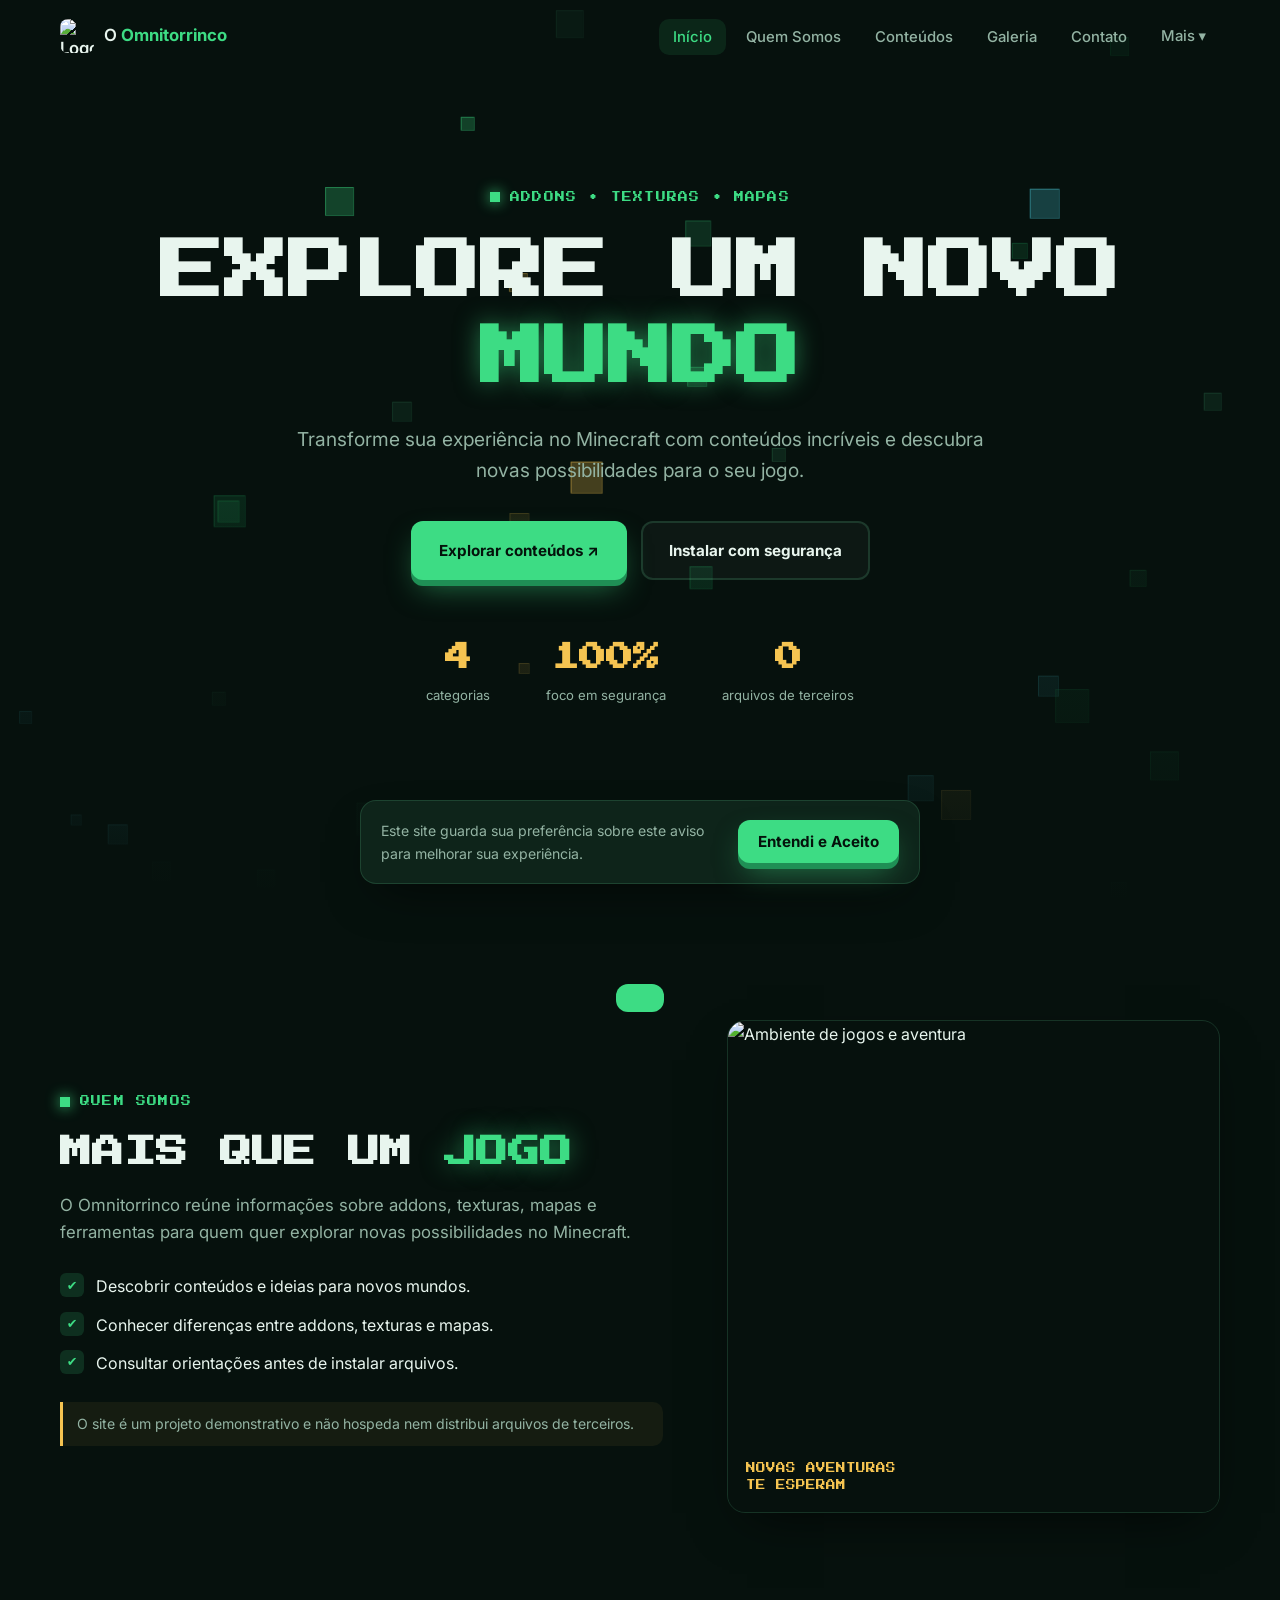
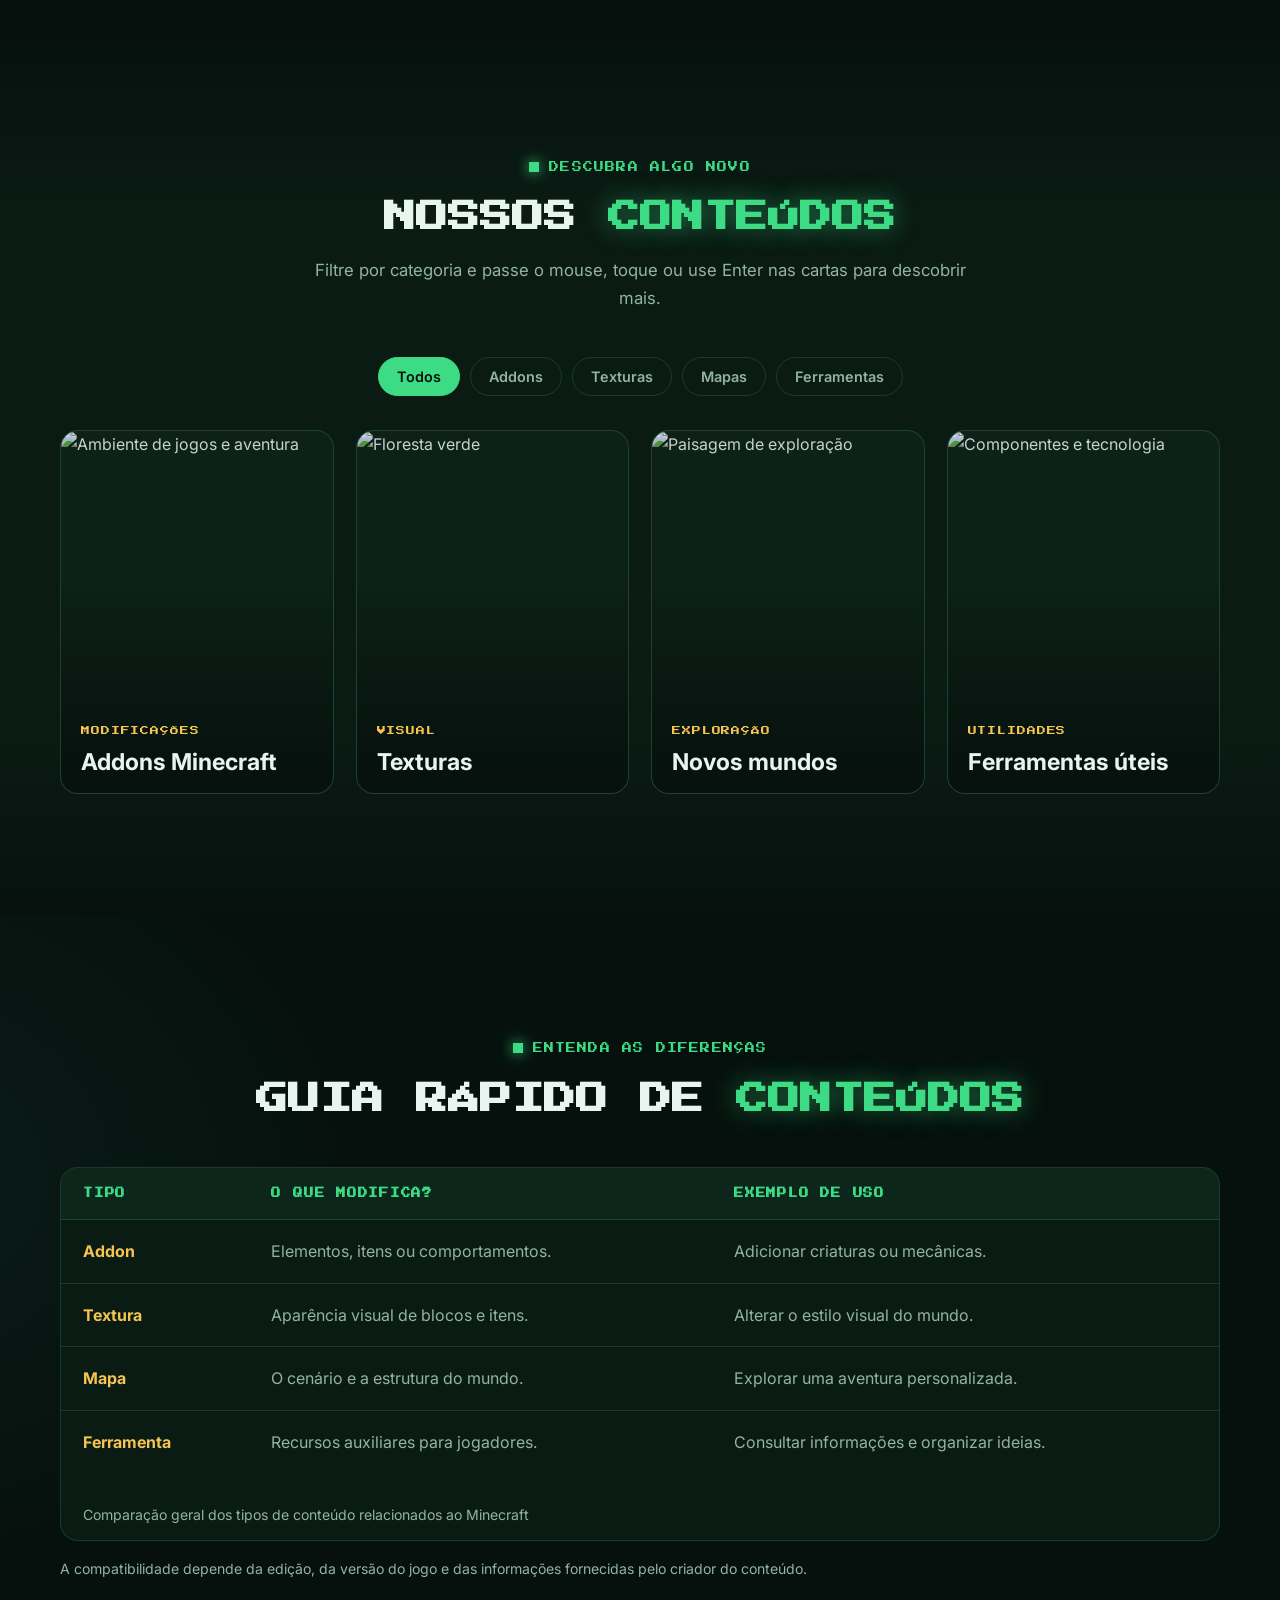
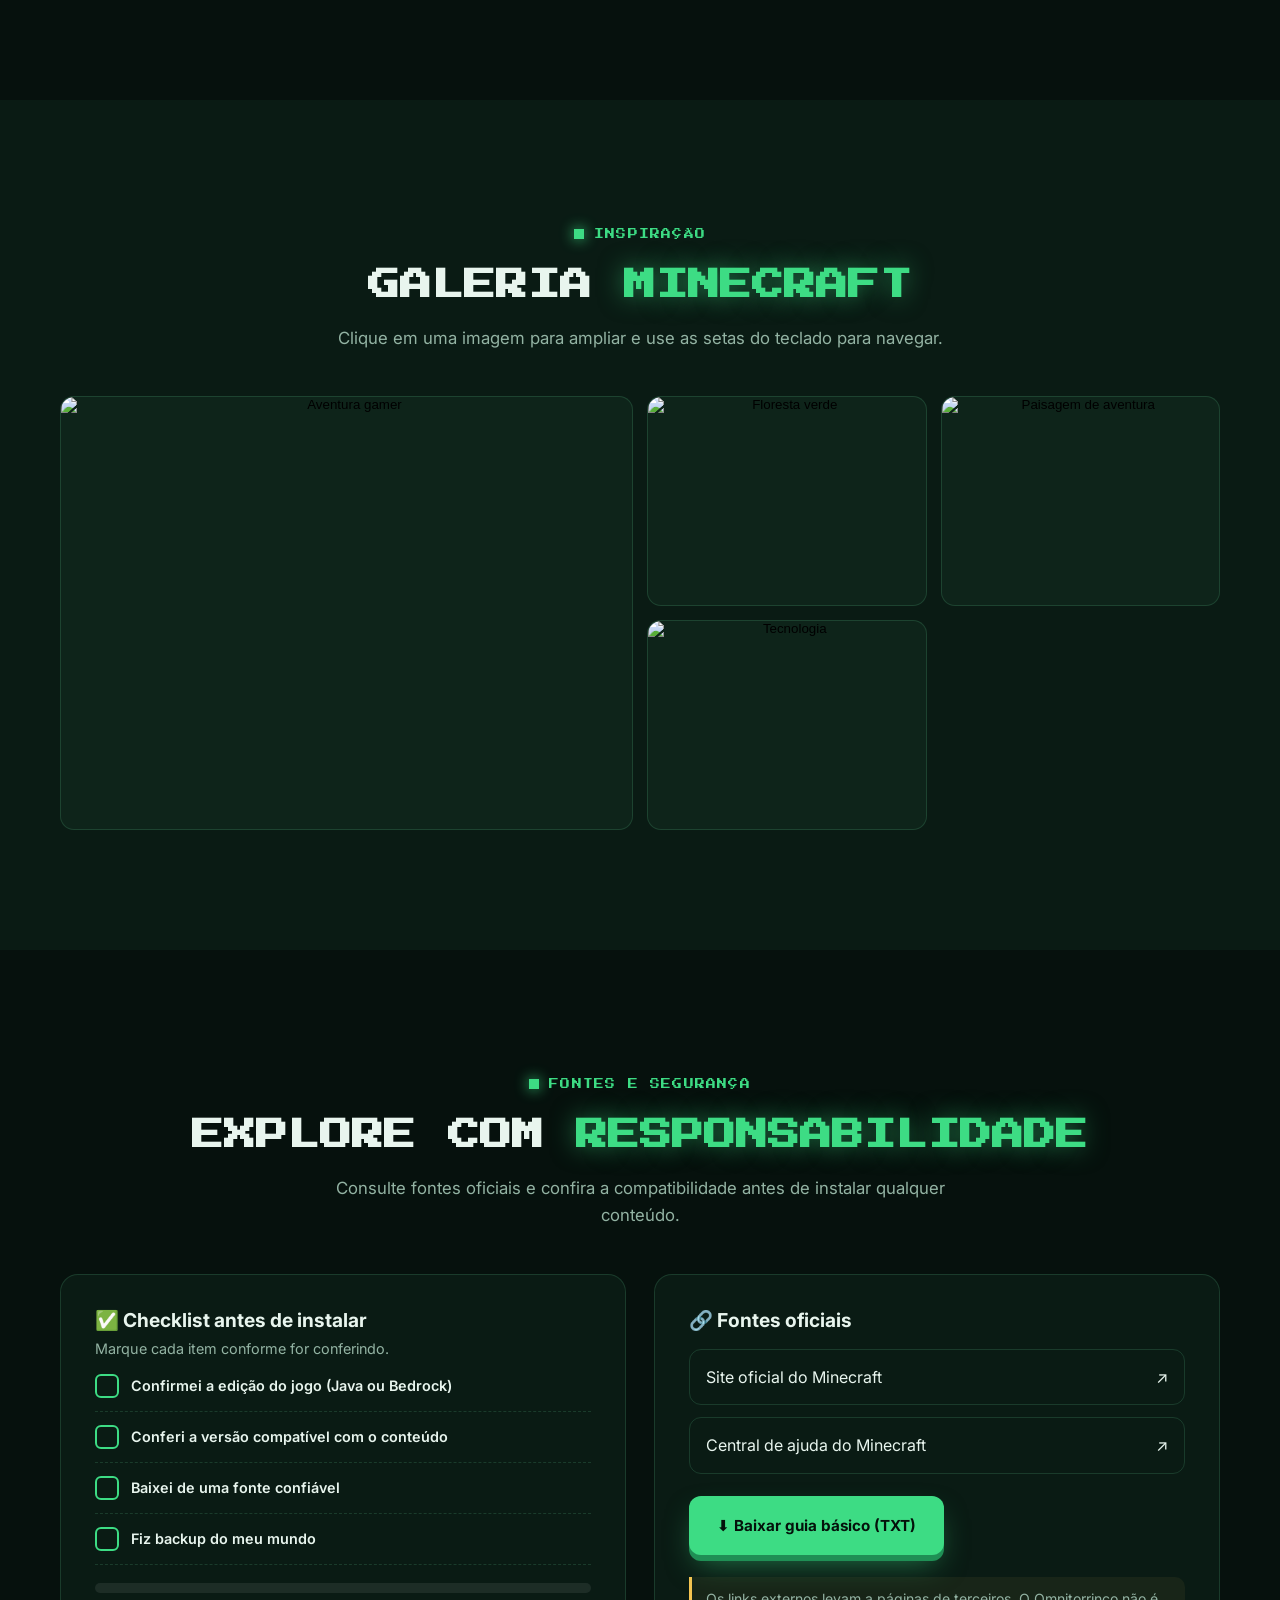
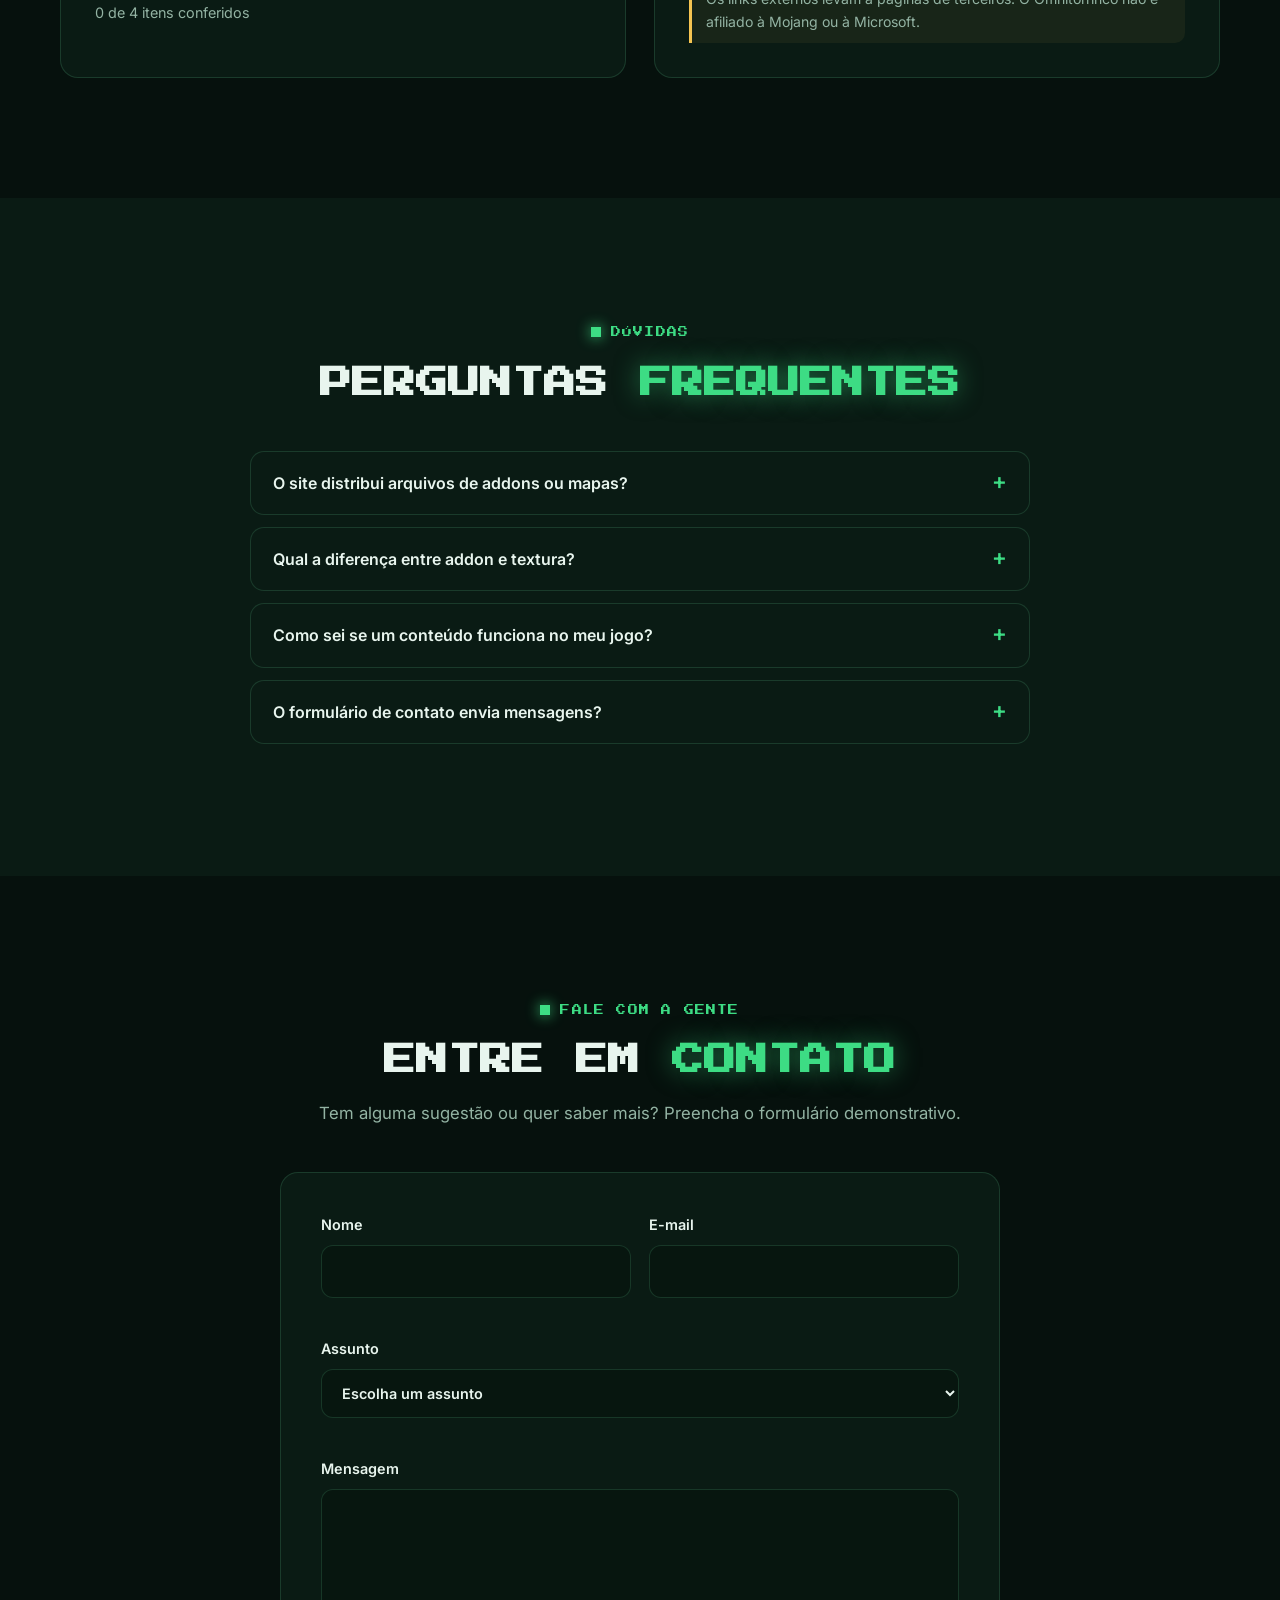
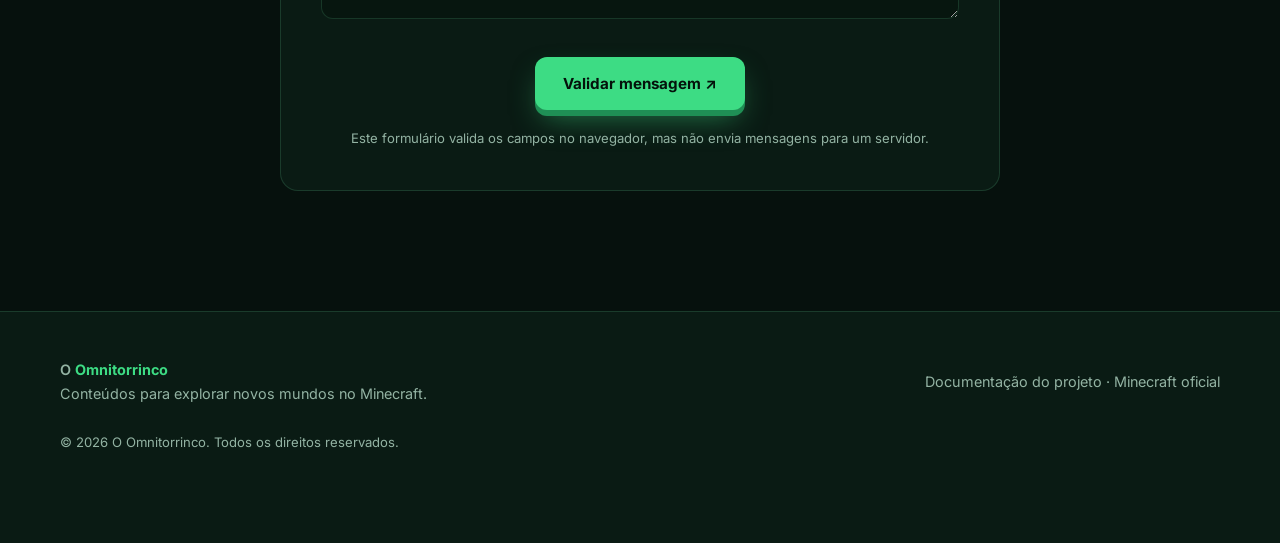
==== commit 16d10676: "Update index.html" ====
--- a/index.html
+++ b/index.html
@@ -1,173 +1,564 @@
 <!DOCTYPE html>
 <html lang="pt-BR">
 <head>
-  <meta charset="UTF-8">
-  <meta name="viewport" content="width=device-width, initial-scale=1.0">
-  <meta name="theme-color" content="#06110d">
-  <meta name="description" content="Explore addons, texturas, mapas e ferramentas para Minecraft no Omnitorrinco.">
-  <title>O Omnitorrinco | Minecraft Addons</title>
-  <link rel="icon" href="logo.png">
-  <link rel="stylesheet" href="style.css">
-  <link rel="preconnect" href="https://fonts.googleapis.com">
-  <link rel="preconnect" href="https://fonts.gstatic.com" crossorigin>
-  <link href="https://fonts.googleapis.com/css2?family=Orbitron:wght@500;700;900&family=Poppins:wght@300;400;600;700&display=swap" rel="stylesheet">
+<meta charset="UTF-8">
+<meta name="viewport" content="width=device-width, initial-scale=1.0">
+<title>O Omnitorrinco | Minecraft Addons</title>
+<meta name="description" content="Explore addons, texturas, mapas e ferramentas para Minecraft no Omnitorrinco.">
+<meta name="theme-color" content="#06110d">
+<meta property="og:title" content="O Omnitorrinco | Minecraft Addons">
+<meta property="og:description" content="Addons, texturas, mapas e ferramentas para transformar seu Minecraft.">
+<meta property="og:type" content="website">
+<link rel="icon" href="img/logo.png">
+<link rel="preconnect" href="https://fonts.googleapis.com">
+<link rel="preconnect" href="https://fonts.gstatic.com" crossorigin>
+<link href="https://fonts.googleapis.com/css2?family=Inter:wght@400;500;600;700&family=Press+Start+2P&display=swap" rel="stylesheet">
+<style>
+:root{
+  --bg:#06110d; --bg2:#0a1b14; --card:#0e241a; --line:rgba(120,255,180,.14);
+  --text:#e8f5ee; --muted:#93b3a3; --accent:#3ddc84; --accent2:#f5c451; --accent3:#4dd0e1;
+  --radius:18px; --shadow:0 20px 50px -20px rgba(0,0,0,.7);
+  --pixel:'Press Start 2P',ui-monospace,monospace;
+}
+*{box-sizing:border-box;margin:0;padding:0}
+html{scroll-behavior:smooth;scroll-padding-top:84px}
+body{font-family:'Inter',system-ui,sans-serif;background:var(--bg);color:var(--text);line-height:1.65;overflow-x:hidden;
+  background-image:radial-gradient(60rem 40rem at 85% -10%,rgba(61,220,132,.10),transparent 60%),radial-gradient(50rem 40rem at -10% 40%,rgba(77,208,225,.06),transparent 60%)}
+img{max-width:100%;display:block}
+a{color:inherit;text-decoration:none}
+:focus-visible{outline:3px solid var(--accent2);outline-offset:3px;border-radius:6px}
+.skip{position:absolute;left:-999px;top:8px;background:var(--accent);color:#04120b;padding:10px 16px;border-radius:8px;z-index:200;font-weight:700}
+.skip:focus{left:8px}
+.wrap{width:min(1160px,92%);margin-inline:auto}
+section{padding:clamp(64px,10vw,120px) 0;position:relative}
+.eyebrow{font-family:var(--pixel);font-size:.62rem;letter-spacing:.12em;color:var(--accent);display:inline-flex;align-items:center;gap:10px;margin-bottom:18px}
+.eyebrow::before{content:"";width:10px;height:10px;background:var(--accent);box-shadow:0 0 14px var(--accent)}
+h1,h2,h3{line-height:1.15}
+h2{font-family:var(--pixel);font-size:clamp(1.2rem,3.2vw,2rem);line-height:1.5;text-transform:uppercase}
+h2 b,h1 b{color:var(--accent);font-weight:inherit;text-shadow:0 0 24px rgba(61,220,132,.5)}
+.lead{color:var(--muted);max-width:60ch;margin-top:16px;font-size:1.05rem}
+.head{margin-bottom:44px}
+.head.center{text-align:center}.head.center .lead{margin-inline:auto}
+
+/* progress + nav */
+#progress{position:fixed;top:0;left:0;height:3px;width:0;background:linear-gradient(90deg,var(--accent),var(--accent3));z-index:150}
+header.nav{position:fixed;inset:0 0 auto 0;z-index:100;transition:background .3s,box-shadow .3s,backdrop-filter .3s}
+header.nav.scrolled{background:rgba(6,17,13,.82);backdrop-filter:blur(14px);box-shadow:0 1px 0 var(--line)}
+.nav-in{display:flex;align-items:center;justify-content:space-between;height:72px}
+.brand{display:flex;align-items:center;gap:10px;font-weight:600;font-size:1.05rem}
+.brand img{width:34px;height:34px;border-radius:8px;image-rendering:pixelated}
+.brand b{color:var(--accent)}
+.menu{display:flex;align-items:center;gap:6px;list-style:none}
+.menu a,.more>button{padding:9px 14px;border-radius:10px;color:var(--muted);font-size:.93rem;font-weight:500;transition:.2s;background:none;border:0;cursor:pointer;font-family:inherit}
+.menu a:hover,.menu a.active,.more>button:hover{color:var(--text);background:rgba(61,220,132,.1)}
+.menu a.active{color:var(--accent)}
+.more{position:relative}
+.more-list{position:absolute;right:0;top:calc(100% + 8px);min-width:240px;background:var(--card);border:1px solid var(--line);border-radius:14px;padding:8px;box-shadow:var(--shadow);display:none;list-style:none}
+.more.open .more-list{display:block}
+.more-list a{display:block}
+.burger{display:none;background:none;border:1px solid var(--line);color:var(--text);width:44px;height:44px;border-radius:12px;font-size:1.3rem;cursor:pointer}
+@media(max-width:860px){
+  .burger{display:block}
+  .menu{position:fixed;inset:72px 0 auto 0;flex-direction:column;align-items:stretch;background:rgba(6,17,13,.97);padding:14px 4%;gap:2px;border-bottom:1px solid var(--line);transform:translateY(-12px);opacity:0;pointer-events:none;transition:.25s}
+  .menu.open{transform:none;opacity:1;pointer-events:auto}
+  .more-list{position:static;display:block;box-shadow:none;border:0;background:transparent;padding:0 0 0 12px}
+  .more>button{display:none}
+}
+
+/* hero */
+.hero{min-height:100svh;display:grid;place-items:center;text-align:center;padding-top:110px;overflow:hidden}
+#bg{position:absolute;inset:0;width:100%;height:100%;z-index:0}
+.hero::after{content:"";position:absolute;inset:0;background:linear-gradient(to bottom,transparent 55%,var(--bg));z-index:1}
+.hero-in{position:relative;z-index:2}
+.hero h1{font-family:var(--pixel);font-size:clamp(1.7rem,6.2vw,4rem);line-height:1.35;text-transform:uppercase;margin:6px 0 22px}
+.hero p.lead{margin-inline:auto;font-size:clamp(1rem,2vw,1.2rem)}
+.ctas{display:flex;gap:14px;justify-content:center;flex-wrap:wrap;margin-top:34px}
+.btn{display:inline-flex;align-items:center;gap:10px;padding:15px 26px;border-radius:12px;font-weight:700;font-size:.95rem;border:2px solid transparent;cursor:pointer;font-family:inherit;transition:transform .15s,box-shadow .2s,background .2s}
+.btn.primary{background:var(--accent);color:#04120b;box-shadow:0 6px 0 #1f8f55,0 14px 30px -8px rgba(61,220,132,.5)}
+.btn.primary:hover{transform:translateY(-2px)}
+.btn.primary:active{transform:translateY(4px);box-shadow:0 2px 0 #1f8f55}
+.btn.ghost{border-color:var(--line);color:var(--text);background:rgba(255,255,255,.03)}
+.btn.ghost:hover{border-color:var(--accent);background:rgba(61,220,132,.08)}
+.stats{display:flex;gap:clamp(18px,5vw,56px);justify-content:center;flex-wrap:wrap;margin-top:56px}
+.stat strong{display:block;font-family:var(--pixel);font-size:clamp(1.1rem,3vw,1.7rem);color:var(--accent2)}
+.stat span{font-size:.82rem;color:var(--muted)}
+.scroll-hint{position:absolute;bottom:22px;left:50%;translate:-50% 0;z-index:2;color:var(--muted);font-size:.8rem;animation:bob 2s ease-in-out infinite}
+@keyframes bob{50%{translate:-50% 8px}}
+
+/* about */
+.about{display:grid;grid-template-columns:1.1fr .9fr;gap:clamp(28px,5vw,64px);align-items:center}
+.ticks{list-style:none;margin:26px 0;display:grid;gap:12px}
+.ticks li{display:flex;gap:12px;align-items:flex-start}
+.ticks li::before{content:"✔";flex:none;width:24px;height:24px;border-radius:6px;background:rgba(61,220,132,.15);color:var(--accent);display:grid;place-items:center;font-size:.8rem}
+.note{font-size:.88rem;color:var(--muted);border-left:3px solid var(--accent2);padding:10px 14px;background:rgba(245,196,81,.06);border-radius:0 10px 10px 0}
+.about-visual{position:relative;aspect-ratio:1;border-radius:var(--radius);overflow:hidden;border:1px solid var(--line);box-shadow:var(--shadow)}
+.about-visual img{width:100%;height:100%;object-fit:cover;filter:saturate(1.1)}
+.about-visual::after{content:"";position:absolute;inset:0;background:linear-gradient(160deg,transparent 40%,rgba(6,17,13,.85))}
+.badge{position:absolute;z-index:2;left:18px;bottom:18px;right:18px;font-family:var(--pixel);font-size:.6rem;line-height:1.8;color:var(--accent2)}
+@media(max-width:820px){.about{grid-template-columns:1fr}}
+
+/* cards */
+.filters{display:flex;flex-wrap:wrap;gap:10px;justify-content:center;margin-bottom:34px}
+.chip{padding:10px 18px;border-radius:999px;border:1px solid var(--line);background:transparent;color:var(--muted);cursor:pointer;font-weight:600;font-family:inherit;font-size:.9rem;transition:.2s}
+.chip:hover{color:var(--text);border-color:var(--accent)}
+.chip[aria-pressed="true"]{background:var(--accent);color:#04120b;border-color:var(--accent)}
+.grid{display:grid;grid-template-columns:repeat(auto-fit,minmax(250px,1fr));gap:22px}
+.card{position:relative;aspect-ratio:3/4;border-radius:var(--radius);overflow:hidden;border:1px solid var(--line);cursor:pointer;background:var(--card);transform-style:preserve-3d;transition:transform .25s,border-color .25s,box-shadow .25s;outline-offset:4px}
+.card:hover,.card:focus-visible{border-color:var(--accent);box-shadow:0 24px 50px -22px rgba(61,220,132,.45)}
+.card img{position:absolute;inset:0;width:100%;height:100%;object-fit:cover;transition:transform .6s}
+.card:hover img,.card.on img{transform:scale(1.08)}
+.card::after{content:"";position:absolute;inset:0;background:linear-gradient(to top,rgba(6,17,13,.95) 8%,rgba(6,17,13,.15) 60%)}
+.card .cap{position:absolute;z-index:2;left:20px;right:20px;bottom:18px;transition:transform .35s}
+.card .tag{font-family:var(--pixel);font-size:.55rem;color:var(--accent2);letter-spacing:.1em}
+.card h3{font-size:1.45rem;margin-top:6px}
+.card .more-info{max-height:0;opacity:0;overflow:hidden;transition:max-height .4s,opacity .35s;color:#cfe6d9;font-size:.93rem}
+.card:hover .more-info,.card:focus-visible .more-info,.card.on .more-info{max-height:150px;opacity:1;margin-top:10px}
+.card .more-info a{display:inline-block;margin-top:10px;color:var(--accent);font-weight:700}
+.card.hide{display:none}
+.hint{text-align:center;color:var(--muted);font-size:.85rem;margin-top:22px}
+
+/* table */
+.table-box{overflow-x:auto;border:1px solid var(--line);border-radius:var(--radius);background:var(--bg2)}
+table{width:100%;border-collapse:collapse;min-width:620px}
+th,td{padding:18px 22px;text-align:left}
+th{font-family:var(--pixel);font-size:.6rem;color:var(--accent);background:rgba(61,220,132,.06);letter-spacing:.08em}
+tbody tr{border-top:1px solid var(--line);transition:background .2s}
+tbody tr:hover{background:rgba(61,220,132,.06)}
+td:first-child{font-weight:700;color:var(--accent2)}
+td:nth-child(2),td:nth-child(3){color:var(--muted)}
+.caption{margin-top:16px;color:var(--muted);font-size:.88rem}
+
+/* gallery */
+.gallery{display:grid;grid-template-columns:repeat(4,1fr);grid-auto-rows:210px;gap:14px}
+.gallery button{border:1px solid var(--line);border-radius:14px;overflow:hidden;padding:0;cursor:zoom-in;background:var(--card);position:relative}
+.gallery button:nth-child(1){grid-column:span 2;grid-row:span 2}
+.gallery img{width:100%;height:100%;object-fit:cover;transition:transform .5s,filter .3s}
+.gallery button:hover img{transform:scale(1.08);filter:brightness(1.1)}
+@media(max-width:760px){.gallery{grid-template-columns:repeat(2,1fr);grid-auto-rows:150px}.gallery button:nth-child(1){grid-column:span 2;grid-row:span 1;}}
+dialog.lb{border:0;background:transparent;max-width:100vw;max-height:100vh;width:100%;height:100%;margin:0;padding:0}
+dialog.lb::backdrop{background:rgba(2,8,5,.92);backdrop-filter:blur(6px)}
+.lb-in{height:100%;display:grid;place-items:center;padding:4vw;position:relative}
+.lb img{max-height:82vh;max-width:100%;border-radius:14px;box-shadow:var(--shadow)}
+.lb-btn{position:absolute;width:52px;height:52px;border-radius:50%;border:1px solid var(--line);background:rgba(14,36,26,.9);color:var(--text);font-size:1.3rem;cursor:pointer}
+.lb-btn:hover{background:var(--accent);color:#04120b}
+.lb-close{top:20px;right:20px}.lb-prev{left:20px;top:50%}.lb-next{right:20px;top:50%}
+.lb-count{position:absolute;bottom:22px;color:var(--muted);font-size:.9rem}
+
+/* safety */
+.safety{display:grid;grid-template-columns:1fr 1fr;gap:28px}
+.panel{background:var(--bg2);border:1px solid var(--line);border-radius:var(--radius);padding:clamp(22px,3vw,34px)}
+.panel h3{font-size:1.2rem;margin-bottom:6px}
+.check{display:flex;gap:12px;align-items:center;padding:13px 0;border-bottom:1px dashed var(--line);cursor:pointer}
+.check input{appearance:none;width:24px;height:24px;border:2px solid var(--accent);border-radius:6px;display:grid;place-items:center;cursor:pointer;flex:none;transition:.15s}
+.check input:checked{background:var(--accent)}
+.check input:checked::after{content:"✔";color:#04120b;font-size:.85rem;font-weight:900}
+.bar{height:10px;border-radius:99px;background:rgba(255,255,255,.08);overflow:hidden;margin:18px 0 8px}
+.bar i{display:block;height:100%;width:0;background:linear-gradient(90deg,var(--accent),var(--accent2));transition:width .4s}
+.status{font-size:.9rem;color:var(--muted)}
+.links{list-style:none;display:grid;gap:12px;margin:18px 0 22px}
+.links a{display:flex;justify-content:space-between;padding:14px 16px;border:1px solid var(--line);border-radius:12px;transition:.2s}
+.links a:hover{border-color:var(--accent);background:rgba(61,220,132,.07)}
+@media(max-width:820px){.safety{grid-template-columns:1fr}}
+
+/* faq */
+details{border:1px solid var(--line);border-radius:14px;background:var(--bg2);margin-bottom:12px;overflow:hidden}
+summary{padding:18px 22px;cursor:pointer;font-weight:600;list-style:none;display:flex;justify-content:space-between;gap:12px}
+summary::-webkit-details-marker{display:none}
+summary::after{content:"+";color:var(--accent);font-size:1.4rem;line-height:1;transition:.2s}
+details[open] summary::after{rotate:45deg}
+details p{padding:0 22px 20px;color:var(--muted)}
+.faq{max-width:780px;margin-inline:auto}
+
+/* contact */
+form{max-width:720px;margin-inline:auto;display:grid;gap:18px;background:var(--bg2);border:1px solid var(--line);border-radius:var(--radius);padding:clamp(22px,4vw,40px)}
+.row{display:grid;grid-template-columns:1fr 1fr;gap:18px}
+@media(max-width:620px){.row{grid-template-columns:1fr}}
+label{display:grid;gap:8px;font-weight:600;font-size:.9rem}
+input[type=text],input[type=email],select,textarea{width:100%;padding:14px 16px;border-radius:12px;border:1px solid var(--line);background:#07160f;color:var(--text);font:inherit}
+textarea{min-height:130px;resize:vertical}
+input:focus,select:focus,textarea:focus{outline:2px solid var(--accent);border-color:transparent}
+.err{color:#ff8a80;font-size:.8rem;font-weight:500;min-height:1em}
+.invalid{border-color:#ff8a80!important}
+.form-note{font-size:.82rem;color:var(--muted);text-align:center}
+.toast{position:fixed;left:50%;bottom:28px;translate:-50% 140px;background:var(--accent);color:#04120b;padding:14px 24px;border-radius:12px;font-weight:700;z-index:300;transition:translate .4s;box-shadow:var(--shadow);max-width:90%;text-align:center}
+.toast.show{translate:-50% 0}
+
+footer{border-top:1px solid var(--line);padding:46px 0 90px;background:var(--bg2)}
+.foot{display:flex;justify-content:space-between;gap:24px;flex-wrap:wrap;align-items:center}
+.foot p,.foot a{color:var(--muted);font-size:.9rem}.foot a:hover{color:var(--accent)}
+.copy{margin-top:26px;color:var(--muted);font-size:.82rem}
+
+#top{position:fixed;right:20px;bottom:20px;width:48px;height:48px;border-radius:12px;border:1px solid var(--line);background:var(--card);color:var(--accent);font-size:1.2rem;cursor:pointer;opacity:0;pointer-events:none;transition:.3s;z-index:90}
+#top.show{opacity:1;pointer-events:auto}
+.cookie{position:fixed;left:16px;right:16px;bottom:16px;max-width:560px;margin-inline:auto;background:var(--card);border:1px solid var(--line);border-radius:16px;padding:18px 20px;display:flex;gap:16px;align-items:center;justify-content:space-between;z-index:250;box-shadow:var(--shadow);font-size:.88rem;color:var(--muted)}
+.cookie[hidden]{display:none}
+.cookie .btn{padding:10px 18px;white-space:nowrap}
+@media(max-width:560px){.cookie{flex-direction:column;align-items:stretch;text-align:center}}
+
+.reveal{opacity:0;transform:translateY(28px);transition:opacity .8s,transform .8s}
+.reveal.in{opacity:1;transform:none}
+@media(prefers-reduced-motion:reduce){
+  html{scroll-behavior:auto}
+  *,*::before,*::after{animation:none!important;transition:none!important}
+  .reveal{opacity:1;transform:none}
+}
+</style>
 </head>
 <body>
-  <a class="skip-link" href="#conteudo-principal">Pular para o conteúdo</a>
-  <header class="site-header">
-    <a href="#inicio" class="logo" aria-label="O Omnitorrinco - início">
-      <img src="img/logo.png" alt="Logo do Omnitorrinco" onerror="this.style.display='none'">
-      <span>O <b>Omnitorrinco</b></span>
-    </a>
-    <button class="menu-toggle" type="button" aria-label="Abrir menu" aria-expanded="false" aria-controls="menu-principal">☰</button>
-    <nav id="menu-principal" aria-label="Navegação principal">
-      <a href="#inicio">Início</a>
-      <a href="#sobre">Quem Somos</a>
-      <a href="#conteudos">Conteúdos</a>
-      <a href="#galeria">Galeria</a>
-      <a href="#contato">Contato</a>
-      <div class="nav-dropdown">
-        <button class="dropdown-toggle" type="button" aria-expanded="false">Mais ▾</button>
-        <div class="dropdown-menu">
-          <a href="documentacao.html">Documentação do projeto</a>
-          <a href="guia-instalacao.txt" download>Baixar guia de instalação</a>
-        </div>
-      </div>
-    </nav>
-  </header>
-
-  <main id="conteudo-principal">
-    <section class="hero" id="inicio" aria-labelledby="titulo-principal">
-      <div class="hero-content">
-        <span class="tag">ADDONS • TEXTURAS • MAPAS</span>
-        <h1 id="titulo-principal">EXPLORE UM NOVO <b>MUNDO</b></h1>
-        <p>Transforme sua experiência no Minecraft com conteúdos incríveis e descubra novas possibilidades para o seu jogo.</p>
-        <a href="#conteudos" class="btn">EXPLORAR CONTEÚDOS ↗</a>
-      </div>
-    </section>
-
-    <section class="section" id="sobre" aria-labelledby="titulo-sobre">
-      <span class="tag">QUEM SOMOS</span>
-      <h2 id="titulo-sobre">MAIS QUE UM <b>JOGO</b></h2>
-      <p class="intro">O Omnitorrinco reúne informações sobre addons, texturas, mapas e ferramentas para quem quer explorar novas possibilidades no Minecraft.</p>
-      <ul class="feature-list">
+<a class="skip" href="#conteudo-principal">Pular para o conteúdo</a>
+<div id="progress"></div>
+
+<header class="nav" id="nav">
+  <div class="wrap nav-in">
+    <a class="brand" href="#inicio"><img src="img/logo.png" alt="Logo do Omnitorrinco"><span>O <b>Omnitorrinco</b></span></a>
+    <button class="burger" id="burger" aria-label="Abrir menu" aria-expanded="false" aria-controls="menu">☰</button>
+    <ul class="menu" id="menu">
+      <li><a href="#inicio">Início</a></li>
+      <li><a href="#sobre">Quem Somos</a></li>
+      <li><a href="#conteudos">Conteúdos</a></li>
+      <li><a href="#galeria">Galeria</a></li>
+      <li><a href="#contato">Contato</a></li>
+      <li class="more" id="more">
+        <button type="button" aria-haspopup="true" aria-expanded="false">Mais ▾</button>
+        <ul class="more-list">
+          <li><a href="documentacao.html">Documentação do projeto</a></li>
+          <li><a href="guia-instalacao.txt" download>Baixar guia de instalação</a></li>
+        </ul>
+      </li>
+    </ul>
+  </div>
+</header>
+
+<main id="conteudo-principal">
+<section class="hero" id="inicio">
+  <canvas id="bg" aria-hidden="true"></canvas>
+  <div class="wrap hero-in">
+    <span class="eyebrow">ADDONS • TEXTURAS • MAPAS</span>
+    <h1>Explore um novo <b>mundo</b></h1>
+    <p class="lead">Transforme sua experiência no Minecraft com conteúdos incríveis e descubra novas possibilidades para o seu jogo.</p>
+    <div class="ctas">
+      <a class="btn primary" href="#conteudos">Explorar conteúdos ↗</a>
+      <a class="btn ghost" href="#seguranca">Instalar com segurança</a>
+    </div>
+    <div class="stats">
+      <div class="stat"><strong data-count="4">0</strong><span>categorias</span></div>
+      <div class="stat"><strong data-count="100" data-suffix="%">0</strong><span>foco em segurança</span></div>
+      <div class="stat"><strong data-count="0">0</strong><span>arquivos de terceiros</span></div>
+    </div>
+  </div>
+  <span class="scroll-hint">role para descobrir ↓</span>
+</section>
+
+<section id="sobre">
+  <div class="wrap about">
+    <div class="reveal">
+      <span class="eyebrow">QUEM SOMOS</span>
+      <h2>Mais que um <b>jogo</b></h2>
+      <p class="lead">O Omnitorrinco reúne informações sobre addons, texturas, mapas e ferramentas para quem quer explorar novas possibilidades no Minecraft.</p>
+      <ul class="ticks">
         <li>Descobrir conteúdos e ideias para novos mundos.</li>
         <li>Conhecer diferenças entre addons, texturas e mapas.</li>
         <li>Consultar orientações antes de instalar arquivos.</li>
       </ul>
-      <p class="small-note">O site é um projeto demonstrativo e não hospeda nem distribui arquivos de terceiros.</p>
-    </section>
-
-    <section class="section" id="conteudos" aria-labelledby="titulo-conteudos">
-      <span class="tag">DESCUBRA ALGO NOVO</span>
-      <h2 id="titulo-conteudos">NOSSOS <b>CONTEÚDOS</b></h2>
-      <p class="intro">Passe o mouse, toque ou use Enter nas cartas para descobrir mais.</p>
-      <div class="flip-grid">
-        <article class="flip-card" tabindex="0" role="button" aria-pressed="false" aria-label="Mostrar informações sobre addons"><div class="flip-inner">
-          <div class="flip-front"><img src="https://images.unsplash.com/photo-1511512578047-dfb367046420?auto=format&fit=crop&w=600&q=80" alt="Ambiente de jogos e aventura"><h3>Addons</h3></div>
-          <div class="flip-back"><span class="card-tag">MODIFICAÇÕES</span><h3>Addons Minecraft</h3><p>Adicione criaturas, equipamentos e novas aventuras ao seu mundo.</p><a href="#contato" class="card-btn" data-assunto="Addons">Saiba mais ↗</a></div>
-        </div></article>
-        <article class="flip-card" tabindex="0" role="button" aria-pressed="false" aria-label="Mostrar informações sobre texturas"><div class="flip-inner">
-          <div class="flip-front"><img src="https://images.unsplash.com/photo-1441974231531-c6227db76b6e?auto=format&fit=crop&w=600&q=80" alt="Floresta verde"><h3>Texturas</h3></div>
-          <div class="flip-back"><span class="card-tag">VISUAL</span><h3>Texturas</h3><p>Renove a aparência dos blocos, ambientes e construções.</p><a href="#contato" class="card-btn" data-assunto="Texturas">Saiba mais ↗</a></div>
-        </div></article>
-        <article class="flip-card" tabindex="0" role="button" aria-pressed="false" aria-label="Mostrar informações sobre mapas"><div class="flip-inner">
-          <div class="flip-front"><img src="https://images.unsplash.com/photo-1518709268805-4e9042af9f23?auto=format&fit=crop&w=600&q=80" alt="Paisagem de exploração"><h3>Mapas</h3></div>
-          <div class="flip-back"><span class="card-tag">EXPLORAÇÃO</span><h3>Novos mundos</h3><p>Descubra mapas de aventura, desafios e construções incríveis.</p><a href="#contato" class="card-btn" data-assunto="Mapas">Saiba mais ↗</a></div>
-        </div></article>
-        <article class="flip-card" tabindex="0" role="button" aria-pressed="false" aria-label="Mostrar informações sobre ferramentas"><div class="flip-inner">
-          <div class="flip-front"><img src="https://images.unsplash.com/photo-1518770660439-4636190af475?auto=format&fit=crop&w=600&q=80" alt="Componentes e tecnologia"><h3>Ferramentas</h3></div>
-          <div class="flip-back"><span class="card-tag">UTILIDADES</span><h3>Ferramentas úteis</h3><p>Conheça recursos para melhorar sua experiência no jogo.</p><a href="#contato" class="card-btn" data-assunto="Ferramentas">Saiba mais ↗</a></div>
-        </div></article>
+      <p class="note">O site é um projeto demonstrativo e não hospeda nem distribui arquivos de terceiros.</p>
+    </div>
+    <div class="about-visual reveal">
+      <img src="https://images.unsplash.com/photo-1511512578047-dfb367046420?auto=format&fit=crop&w=900&q=80" alt="Ambiente de jogos e aventura" loading="lazy">
+      <div class="badge">NOVAS AVENTURAS<br>TE ESPERAM</div>
+    </div>
+  </div>
+</section>
+
+<section id="conteudos" style="background:linear-gradient(var(--bg),var(--bg2) 20%,var(--bg2) 80%,var(--bg))">
+  <div class="wrap">
+    <div class="head center reveal">
+      <span class="eyebrow">DESCUBRA ALGO NOVO</span>
+      <h2>Nossos <b>conteúdos</b></h2>
+      <p class="lead">Filtre por categoria e passe o mouse, toque ou use Enter nas cartas para descobrir mais.</p>
+    </div>
+    <div class="filters" role="group" aria-label="Filtrar conteúdos">
+      <button class="chip" aria-pressed="true" data-f="all">Todos</button>
+      <button class="chip" aria-pressed="false" data-f="addon">Addons</button>
+      <button class="chip" aria-pressed="false" data-f="textura">Texturas</button>
+      <button class="chip" aria-pressed="false" data-f="mapa">Mapas</button>
+      <button class="chip" aria-pressed="false" data-f="ferramenta">Ferramentas</button>
+    </div>
+    <div class="grid reveal">
+      <article class="card" tabindex="0" data-cat="addon">
+        <img src="https://images.unsplash.com/photo-1511512578047-dfb367046420?auto=format&fit=crop&w=600&q=80" alt="Ambiente de jogos e aventura" loading="lazy">
+        <div class="cap"><span class="tag">MODIFICAÇÕES</span><h3>Addons Minecraft</h3>
+          <div class="more-info">Adicione criaturas, equipamentos e novas aventuras ao seu mundo.<br><a href="#contato">Saiba mais ↗</a></div></div>
+      </article>
+      <article class="card" tabindex="0" data-cat="textura">
+        <img src="https://images.unsplash.com/photo-1441974231531-c6227db76b6e?auto=format&fit=crop&w=600&q=80" alt="Floresta verde" loading="lazy">
+        <div class="cap"><span class="tag">VISUAL</span><h3>Texturas</h3>
+          <div class="more-info">Renove a aparência dos blocos, ambientes e construções.<br><a href="#contato">Saiba mais ↗</a></div></div>
+      </article>
+      <article class="card" tabindex="0" data-cat="mapa">
+        <img src="https://images.unsplash.com/photo-1518709268805-4e9042af9f23?auto=format&fit=crop&w=600&q=80" alt="Paisagem de exploração" loading="lazy">
+        <div class="cap"><span class="tag">EXPLORAÇÃO</span><h3>Novos mundos</h3>
+          <div class="more-info">Descubra mapas de aventura, desafios e construções incríveis.<br><a href="#contato">Saiba mais ↗</a></div></div>
+      </article>
+      <article class="card" tabindex="0" data-cat="ferramenta">
+        <img src="https://images.unsplash.com/photo-1518770660439-4636190af475?auto=format&fit=crop&w=600&q=80" alt="Componentes e tecnologia" loading="lazy">
+        <div class="cap"><span class="tag">UTILIDADES</span><h3>Ferramentas úteis</h3>
+          <div class="more-info">Conheça recursos para melhorar sua experiência no jogo.<br><a href="#contato">Saiba mais ↗</a></div></div>
+      </article>
+    </div>
+  </div>
+</section>
+
+<section id="guia">
+  <div class="wrap">
+    <div class="head center reveal">
+      <span class="eyebrow">ENTENDA AS DIFERENÇAS</span>
+      <h2>Guia rápido de <b>conteúdos</b></h2>
+    </div>
+    <div class="table-box reveal">
+      <table>
+        <caption class="caption" style="caption-side:bottom;text-align:left;padding:14px 22px">Comparação geral dos tipos de conteúdo relacionados ao Minecraft</caption>
+        <thead><tr><th scope="col">TIPO</th><th scope="col">O QUE MODIFICA?</th><th scope="col">EXEMPLO DE USO</th></tr></thead>
+        <tbody>
+          <tr><td>Addon</td><td>Elementos, itens ou comportamentos.</td><td>Adicionar criaturas ou mecânicas.</td></tr>
+          <tr><td>Textura</td><td>Aparência visual de blocos e itens.</td><td>Alterar o estilo visual do mundo.</td></tr>
+          <tr><td>Mapa</td><td>O cenário e a estrutura do mundo.</td><td>Explorar uma aventura personalizada.</td></tr>
+          <tr><td>Ferramenta</td><td>Recursos auxiliares para jogadores.</td><td>Consultar informações e organizar ideias.</td></tr>
+        </tbody>
+      </table>
+    </div>
+    <p class="caption">A compatibilidade depende da edição, da versão do jogo e das informações fornecidas pelo criador do conteúdo.</p>
+  </div>
+</section>
+
+<section id="galeria" style="background:var(--bg2)">
+  <div class="wrap">
+    <div class="head center reveal">
+      <span class="eyebrow">INSPIRAÇÃO</span>
+      <h2>Galeria <b>Minecraft</b></h2>
+      <p class="lead">Clique em uma imagem para ampliar e use as setas do teclado para navegar.</p>
+    </div>
+    <div class="gallery reveal" id="gallery">
+      <button type="button" data-i="0" aria-label="Ampliar: Aventura gamer"><img src="https://images.unsplash.com/photo-1511512578047-dfb367046420?auto=format&fit=crop&w=900&q=80" alt="Aventura gamer" loading="lazy"></button>
+      <button type="button" data-i="1" aria-label="Ampliar: Floresta verde"><img src="https://images.unsplash.com/photo-1441974231531-c6227db76b6e?auto=format&fit=crop&w=700&q=80" alt="Floresta verde" loading="lazy"></button>
+      <button type="button" data-i="2" aria-label="Ampliar: Paisagem de aventura"><img src="https://images.unsplash.com/photo-1518709268805-4e9042af9f23?auto=format&fit=crop&w=700&q=80" alt="Paisagem de aventura" loading="lazy"></button>
+      <button type="button" data-i="3" aria-label="Ampliar: Tecnologia"><img src="https://images.unsplash.com/photo-1518770660439-4636190af475?auto=format&fit=crop&w=700&q=80" alt="Tecnologia" loading="lazy"></button>
+    </div>
+  </div>
+</section>
+
+<section id="seguranca">
+  <div class="wrap">
+    <div class="head center reveal">
+      <span class="eyebrow">FONTES E SEGURANÇA</span>
+      <h2>Explore com <b>responsabilidade</b></h2>
+      <p class="lead">Consulte fontes oficiais e confira a compatibilidade antes de instalar qualquer conteúdo.</p>
+    </div>
+    <div class="safety">
+      <div class="panel reveal">
+        <h3>✅ Checklist antes de instalar</h3>
+        <p class="status">Marque cada item conforme for conferindo.</p>
+        <label class="check"><input type="checkbox"> Confirmei a edição do jogo (Java ou Bedrock)</label>
+        <label class="check"><input type="checkbox"> Conferi a versão compatível com o conteúdo</label>
+        <label class="check"><input type="checkbox"> Baixei de uma fonte confiável</label>
+        <label class="check"><input type="checkbox"> Fiz backup do meu mundo</label>
+        <div class="bar"><i id="barFill"></i></div>
+        <p class="status" id="barText">0 de 4 itens conferidos</p>
       </div>
-    </section>
-
-    <section class="section comparison" aria-labelledby="titulo-comparacao">
-      <span class="tag">ENTENDA AS DIFERENÇAS</span>
-      <h2 id="titulo-comparacao">GUIA RÁPIDO DE <b>CONTEÚDOS</b></h2>
-      <div class="table-wrap">
-        <table>
-          <caption>Comparação geral dos tipos de conteúdo relacionados ao Minecraft</caption>
-          <thead><tr><th scope="col">Tipo</th><th scope="col">O que modifica?</th><th scope="col">Exemplo de uso</th></tr></thead>
-          <tbody>
-            <tr><th scope="row">Addon</th><td>Elementos, itens ou comportamentos.</td><td>Adicionar criaturas ou mecânicas.</td></tr>
-            <tr><th scope="row">Textura</th><td>Aparência visual de blocos e itens.</td><td>Alterar o estilo visual do mundo.</td></tr>
-            <tr><th scope="row">Mapa</th><td>O cenário e a estrutura do mundo.</td><td>Explorar uma aventura personalizada.</td></tr>
-            <tr><th scope="row">Ferramenta</th><td>Recursos auxiliares para jogadores.</td><td>Consultar informações e organizar ideias.</td></tr>
-          </tbody>
-        </table>
+      <div class="panel reveal">
+        <h3>🔗 Fontes oficiais</h3>
+        <ul class="links">
+          <li><a href="https://www.minecraft.net/pt-br" target="_blank" rel="noopener noreferrer">Site oficial do Minecraft <span>↗</span></a></li>
+          <li><a href="https://help.minecraft.net/" target="_blank" rel="noopener noreferrer">Central de ajuda do Minecraft <span>↗</span></a></li>
+        </ul>
+        <a class="btn primary" href="guia-instalacao.txt" download>⬇ Baixar guia básico (TXT)</a>
+        <p class="note" style="margin-top:22px">Os links externos levam a páginas de terceiros. O Omnitorrinco não é afiliado à Mojang ou à Microsoft.</p>
       </div>
-      <p class="small-note">A compatibilidade depende da edição, da versão do jogo e das informações fornecidas pelo criador do conteúdo.</p>
-    </section>
-
-    <section class="section gallery-section" id="galeria" aria-labelledby="titulo-galeria">
-      <span class="tag">INSPIRAÇÃO</span>
-      <h2 id="titulo-galeria">GALERIA <b>MINECRAFT</b></h2>
-      <p class="intro">Clique em uma imagem para ampliar e use as setas para navegar.</p>
-      <div class="lightbox-gallery">
-        <a href="#imagem1"><img src="https://images.unsplash.com/photo-1511512578047-dfb367046420?auto=format&fit=crop&w=700&q=80" alt="Aventura gamer"></a>
-        <a href="#imagem2"><img src="https://images.unsplash.com/photo-1441974231531-c6227db76b6e?auto=format&fit=crop&w=700&q=80" alt="Floresta verde"></a>
-        <a href="#imagem3"><img src="https://images.unsplash.com/photo-1518709268805-4e9042af9f23?auto=format&fit=crop&w=700&q=80" alt="Paisagem de aventura"></a>
-        <a href="#imagem4"><img src="https://images.unsplash.com/photo-1518770660439-4636190af475?auto=format&fit=crop&w=700&q=80" alt="Tecnologia"></a>
+    </div>
+  </div>
+</section>
+
+<section id="faq" style="background:var(--bg2)">
+  <div class="wrap">
+    <div class="head center reveal"><span class="eyebrow">DÚVIDAS</span><h2>Perguntas <b>frequentes</b></h2></div>
+    <div class="faq reveal">
+      <details><summary>O site distribui arquivos de addons ou mapas?</summary><p>Não. O Omnitorrinco é um projeto demonstrativo e informativo, que não hospeda nem distribui arquivos de terceiros.</p></details>
+      <details><summary>Qual a diferença entre addon e textura?</summary><p>Addons mudam itens, criaturas e comportamentos. Texturas mudam apenas a aparência visual de blocos e itens.</p></details>
+      <details><summary>Como sei se um conteúdo funciona no meu jogo?</summary><p>A compatibilidade depende da edição, da versão do jogo e do que o criador informa. Sempre confira esses dados antes de instalar.</p></details>
+      <details><summary>O formulário de contato envia mensagens?</summary><p>Ainda não. Ele valida os campos no navegador, mas não envia nada para um servidor.</p></details>
+    </div>
+  </div>
+</section>
+
+<section id="contato">
+  <div class="wrap">
+    <div class="head center reveal">
+      <span class="eyebrow">FALE COM A GENTE</span>
+      <h2>Entre em <b>contato</b></h2>
+      <p class="lead">Tem alguma sugestão ou quer saber mais? Preencha o formulário demonstrativo.</p>
+    </div>
+    <form id="form" novalidate class="reveal">
+      <div class="row">
+        <label>Nome<input type="text" name="nome" autocomplete="name" required><span class="err"></span></label>
+        <label>E-mail<input type="email" name="email" autocomplete="email" required><span class="err"></span></label>
       </div>
-      <div class="lightbox" id="imagem1"><a href="#galeria" class="fechar" aria-label="Fechar imagem">✕</a><a href="#imagem2" class="seta proxima" aria-label="Próxima imagem">❯</a><a href="#imagem4" class="seta anterior" aria-label="Imagem anterior">❮</a><img src="https://images.unsplash.com/photo-1511512578047-dfb367046420?auto=format&fit=crop&w=1400&q=90" alt="Aventura gamer ampliada"></div>
-      <div class="lightbox" id="imagem2"><a href="#galeria" class="fechar" aria-label="Fechar imagem">✕</a><a href="#imagem3" class="seta proxima" aria-label="Próxima imagem">❯</a><a href="#imagem1" class="seta anterior" aria-label="Imagem anterior">❮</a><img src="https://images.unsplash.com/photo-1441974231531-c6227db76b6e?auto=format&fit=crop&w=1400&q=90" alt="Floresta ampliada"></div>
-      <div class="lightbox" id="imagem3"><a href="#galeria" class="fechar" aria-label="Fechar imagem">✕</a><a href="#imagem4" class="seta proxima" aria-label="Próxima imagem">❯</a><a href="#imagem2" class="seta anterior" aria-label="Imagem anterior">❮</a><img src="https://images.unsplash.com/photo-1518709268805-4e9042af9f23?auto=format&fit=crop&w=1400&q=90" alt="Paisagem ampliada"></div>
-      <div class="lightbox" id="imagem4"><a href="#galeria" class="fechar" aria-label="Fechar imagem">✕</a><a href="#imagem1" class="seta proxima" aria-label="Próxima imagem">❯</a><a href="#imagem3" class="seta anterior" aria-label="Imagem anterior">❮</a><img src="https://images.unsplash.com/photo-1518770660439-4636190af475?auto=format&fit=crop&w=1400&q=90" alt="Tecnologia ampliada"></div>
-    </section>
-
-    <section class="section resources" aria-labelledby="titulo-recursos">
-      <span class="tag">FONTES E SEGURANÇA</span>
-      <h2 id="titulo-recursos">EXPLORE COM <b>RESPONSABILIDADE</b></h2>
-      <p class="intro">Consulte fontes oficiais e confira a compatibilidade antes de instalar qualquer conteúdo.</p>
-      <ul class="resource-list">
-        <li><a href="https://www.minecraft.net/pt-br" target="_blank" rel="noopener noreferrer">Site oficial do Minecraft ↗</a></li>
-        <li><a href="https://help.minecraft.net/" target="_blank" rel="noopener noreferrer">Central de ajuda do Minecraft ↗</a></li>
-      </ul>
-      <a class="download-link" href="guia-instalacao.txt" download>⬇ Baixar guia básico de instalação (TXT)</a>
-      <p class="small-note">Os links externos levam a páginas de terceiros. O Omnitorrinco não é afiliado à Mojang ou à Microsoft.</p>
-    </section>
-
-    <section class="section contact" id="contato" aria-labelledby="titulo-contato">
-      <span class="tag">FALE COM A GENTE</span>
-      <h2 id="titulo-contato">ENTRE EM <b>CONTATO</b></h2>
-      <p class="intro">Tem alguma sugestão ou quer saber mais? Preencha o formulário demonstrativo.</p>
-      <form id="contact-form" novalidate>
-        <label for="nome">Nome</label>
-        <input id="nome" name="nome" type="text" placeholder="Seu nome" minlength="3" maxlength="60" pattern="[A-Za-zÀ-ÿ][A-Za-zÀ-ÿ ]{2,59}" title="Informe pelo menos 3 letras. Não use números." required>
-        <label for="email">E-mail</label>
-        <input id="email" name="email" type="email" placeholder="Seu e-mail" maxlength="120" required>
-        <label for="addon">Assunto</label>
-        <select name="assunto" id="addon" required>
-          <option value="">Escolha um assunto</option><option>Addons</option><option>Texturas</option><option>Mapas</option><option>Ferramentas</option><option>Outro</option>
-        </select>
-        <label for="mensagem">Mensagem</label>
-        <textarea id="mensagem" name="mensagem" placeholder="Escreva sua mensagem..." minlength="10" maxlength="1000" required></textarea>
-        <button class="btn" type="submit">VALIDAR MENSAGEM ↗</button>
-        <p id="form-message" role="status" aria-live="polite"></p>
-      </form>
-      <p class="small-note">Este formulário valida os campos no navegador, mas não envia mensagens para um servidor.</p>
-    </section>
-  </main>
-
-  <footer>
-    <a href="#inicio" class="footer-logo">O <b>Omnitorrinco</b></a>
-    <p>Conteúdos para explorar novos mundos no Minecraft.</p>
-    <p><a href="documentacao.html">Documentação do projeto</a> · <a href="https://www.minecraft.net/pt-br" target="_blank" rel="noopener noreferrer">Minecraft oficial</a></p>
-    <p>© 2026 O Omnitorrinco. Todos os direitos reservados.</p>
-  </footer>
-
-  <div id="banner-cookies" class="banner-cookies" role="region" aria-label="Aviso de preferência">
-    <p>Este site guarda sua preferência sobre este aviso para melhorar sua experiência.</p>
-    <button id="btn-aceitar-cookies" class="btn-cookies" type="button">Entendi e Aceito</button>
-  </div>
-
-  <script src="java.js" defer></script>
-  <script src="chatbot.js" defer></script>
-  <script defer>
-    window.addEventListener("DOMContentLoaded", () => {
-      if (typeof window.initChatbot === "function") window.initChatbot({ jsonUrl: "minha-base-de-dados.json" });
-    });
-  </script>
+      <label>Assunto
+        <select name="assunto" required>
+          <option value="">Escolha um assunto</option>
+          <option>Addons</option><option>Texturas</option><option>Mapas</option><option>Ferramentas</option><option>Outro</option>
+        </select><span class="err"></span>
+      </label>
+      <label>Mensagem<textarea name="msg" minlength="10" required></textarea><span class="err"></span></label>
+      <button class="btn primary" type="submit" style="justify-self:center">Validar mensagem ↗</button>
+      <p class="form-note">Este formulário valida os campos no navegador, mas não envia mensagens para um servidor.</p>
+    </form>
+  </div>
+</section>
+</main>
+
+<footer>
+  <div class="wrap">
+    <div class="foot">
+      <div><a class="brand" href="#inicio"><span>O <b>Omnitorrinco</b></span></a><p>Conteúdos para explorar novos mundos no Minecraft.</p></div>
+      <p><a href="documentacao.html">Documentação do projeto</a> · <a href="https://www.minecraft.net/pt-br" target="_blank" rel="noopener noreferrer">Minecraft oficial</a></p>
+    </div>
+    <p class="copy">© 2026 O Omnitorrinco. Todos os direitos reservados.</p>
+  </div>
+</footer>
+
+<button id="top" aria-label="Voltar ao topo">↑</button>
+<div class="toast" id="toast" role="status" aria-live="polite"></div>
+
+<dialog class="lb" id="lb" aria-label="Visualizador de imagens">
+  <div class="lb-in">
+    <button class="lb-btn lb-close" id="lbClose" aria-label="Fechar">✕</button>
+    <button class="lb-btn lb-prev" id="lbPrev" aria-label="Imagem anterior">❮</button>
+    <img id="lbImg" alt="">
+    <button class="lb-btn lb-next" id="lbNext" aria-label="Próxima imagem">❯</button>
+    <span class="lb-count" id="lbCount"></span>
+  </div>
+</dialog>
+
+<div class="cookie" id="cookie" hidden>
+  <span>Este site guarda sua preferência sobre este aviso para melhorar sua experiência.</span>
+  <button class="btn primary" id="cookieOk">Entendi e Aceito</button>
+</div>
+
+<script>
+const $=(s,c=document)=>c.querySelector(s), $$=(s,c=document)=>[...c.querySelectorAll(s)];
+const reduce=matchMedia('(prefers-reduced-motion: reduce)').matches;
+
+/* nav, progress, back-to-top */
+const nav=$('#nav'),prog=$('#progress'),topBtn=$('#top');
+function onScroll(){
+  const y=scrollY,h=document.documentElement.scrollHeight-innerHeight;
+  nav.classList.toggle('scrolled',y>20);
+  prog.style.width=(h>0?y/h*100:0)+'%';
+  topBtn.classList.toggle('show',y>700);
+}
+addEventListener('scroll',onScroll,{passive:true});onScroll();
+topBtn.onclick=()=>scrollTo({top:0,behavior:reduce?'auto':'smooth'});
+
+const burger=$('#burger'),menu=$('#menu'),more=$('#more');
+burger.onclick=()=>{const o=menu.classList.toggle('open');burger.setAttribute('aria-expanded',o);burger.textContent=o?'✕':'☰'};
+$$('#menu a').forEach(a=>a.addEventListener('click',()=>{menu.classList.remove('open');more.classList.remove('open');burger.textContent='☰';burger.setAttribute('aria-expanded',false)}));
+const moreBtn=$('button',more);
+moreBtn.onclick=e=>{e.stopPropagation();const o=more.classList.toggle('open');moreBtn.setAttribute('aria-expanded',o)};
+document.addEventListener('click',e=>{if(!more.contains(e.target))more.classList.remove('open')});
+
+/* active link on scroll */
+const links=$$('.menu a[href^="#"]');
+const secs=links.map(a=>$(a.getAttribute('href'))).filter(Boolean);
+const spy=new IntersectionObserver(es=>es.forEach(e=>{if(e.isIntersecting)links.forEach(a=>a.classList.toggle('active',a.getAttribute('href')==='#'+e.target.id))}),{rootMargin:'-45% 0px -50% 0px'});
+secs.forEach(s=>spy.observe(s));
+
+/* reveal + counters */
+const io=new IntersectionObserver(es=>es.forEach(e=>{if(e.isIntersecting){e.target.classList.add('in');io.unobserve(e.target)}}),{threshold:.12});
+$$('.reveal').forEach(el=>io.observe(el));
+function count(el){
+  const to=+el.dataset.count,suf=el.dataset.suffix||'';
+  if(reduce||to===0){el.textContent=to+suf;return}
+  const t0=performance.now();
+  (function step(t){const p=Math.min((t-t0)/1400,1);el.textContent=Math.round(to*(1-Math.pow(1-p,3)))+suf;if(p<1)requestAnimationFrame(step)})(t0);
+}
+$$('[data-count]').forEach(count);
+
+/* hero canvas: floating pixel blocks */
+(function(){
+  const c=$('#bg'),x=c.getContext('2d');let W,H,blocks=[];
+  const cols=['#3ddc84','#1f8f55','#4dd0e1','#f5c451','#2a6b4a'];
+  function size(){W=c.width=c.offsetWidth;H=c.height=c.offsetHeight;
+    blocks=Array.from({length:Math.round(W/38)},()=>({x:Math.random()*W,y:Math.random()*H,s:8+Math.random()*26|0,v:.15+Math.random()*.5,c:cols[Math.random()*cols.length|0],a:.06+Math.random()*.2}))}
+  function draw(){
+    x.clearRect(0,0,W,H);
+    for(const b of blocks){
+      x.globalAlpha=b.a;x.fillStyle=b.c;x.fillRect(b.x,b.y,b.s,b.s);
+      x.globalAlpha=b.a*1.6;x.strokeStyle=b.c;x.strokeRect(b.x+.5,b.y+.5,b.s,b.s);
+      if(!reduce){b.y-=b.v;if(b.y<-b.s){b.y=H+b.s;b.x=Math.random()*W}}
+    }
+    if(!reduce)requestAnimationFrame(draw);
+  }
+  addEventListener('resize',()=>{size();if(reduce)draw()});size();draw();
+})();
+
+/* cards: filter, tap toggle, tilt */
+const cards=$$('.card');
+$$('.chip').forEach(ch=>ch.onclick=()=>{
+  $$('.chip').forEach(c=>c.setAttribute('aria-pressed',c===ch));
+  cards.forEach(c=>c.classList.toggle('hide',ch.dataset.f!=='all'&&c.dataset.cat!==ch.dataset.f));
+});
+cards.forEach(c=>{
+  c.addEventListener('click',e=>{if(e.target.closest('a'))return;c.classList.toggle('on')});
+  c.addEventListener('keydown',e=>{if(e.key==='Enter'||e.key===' '){e.preventDefault();c.classList.toggle('on')}});
+  if(!reduce&&matchMedia('(hover:hover)').matches){
+    c.addEventListener('mousemove',e=>{const r=c.getBoundingClientRect(),px=(e.clientX-r.left)/r.width-.5,py=(e.clientY-r.top)/r.height-.5;
+      c.style.transform=`perspective(800px) rotateY(${px*10}deg) rotateX(${-py*10}deg) translateY(-6px)`});
+    c.addEventListener('mouseleave',()=>c.style.transform='');
+  }
+});
+
+/* lightbox */
+const lb=$('#lb'),lbImg=$('#lbImg'),lbCount=$('#lbCount');
+const shots=$$('#gallery button').map(b=>{const i=$('img',b);return{src:i.src.replace(/w=\d+/,'w=1400').replace(/q=\d+/,'q=90'),alt:i.alt}});
+let cur=0;
+function show(i){cur=(i+shots.length)%shots.length;lbImg.src=shots[cur].src;lbImg.alt=shots[cur].alt;lbCount.textContent=`${cur+1} / ${shots.length} · ${shots[cur].alt}`}
+$$('#gallery button').forEach(b=>b.onclick=()=>{show(+b.dataset.i);lb.showModal()});
+$('#lbClose').onclick=()=>lb.close();
+$('#lbPrev').onclick=()=>show(cur-1);
+$('#lbNext').onclick=()=>show(cur+1);
+lb.addEventListener('click',e=>{if(e.target.classList.contains('lb-in'))lb.close()});
+lb.addEventListener('keydown',e=>{if(e.key==='ArrowRight')show(cur+1);if(e.key==='ArrowLeft')show(cur-1)});
+
+/* checklist */
+const boxes=$$('.check input');
+boxes.forEach(b=>b.onchange=()=>{
+  const n=boxes.filter(x=>x.checked).length;
+  $('#barFill').style.width=n/boxes.length*100+'%';
+  $('#barText').textContent=n===boxes.length?'Tudo certo! Pode instalar com mais tranquilidade. ✅':`${n} de ${boxes.length} itens conferidos`;
+});
+
+/* form */
+const toast=$('#toast');
+function say(m){toast.textContent=m;toast.classList.add('show');setTimeout(()=>toast.classList.remove('show'),3800)}
+const rules={
+  nome:v=>v.trim().length>=2||'Informe seu nome.',
+  email:v=>/^[^\s@]+@[^\s@]+\.[^\s@]+$/.test(v)||'Informe um e-mail válido.',
+  assunto:v=>!!v||'Escolha um assunto.',
+  msg:v=>v.trim().length>=10||'Escreva pelo menos 10 caracteres.'
+};
+$('#form').addEventListener('submit',e=>{
+  e.preventDefault();let ok=true;
+  for(const [k,f] of Object.entries(rules)){
+    const el=e.target.elements[k],r=f(el.value),err=el.parentElement.querySelector('.err');
+    el.classList.toggle('invalid',r!==true);err.textContent=r===true?'':r;
+    if(r!==true&&ok){el.focus();ok=false}
+  }
+  if(ok){say('Tudo certo! Os campos são válidos (formulário demonstrativo, nada foi enviado).');e.target.reset()}
+});
+
+/* cookie notice */
+const ck=$('#cookie');
+try{if(!localStorage.getItem('omni-aviso'))ck.hidden=false}catch(_){ck.hidden=false}
+$('#cookieOk').onclick=()=>{ck.hidden=true;try{localStorage.setItem('omni-aviso','1')}catch(_){}};
+</script>
 </body>
 </html>
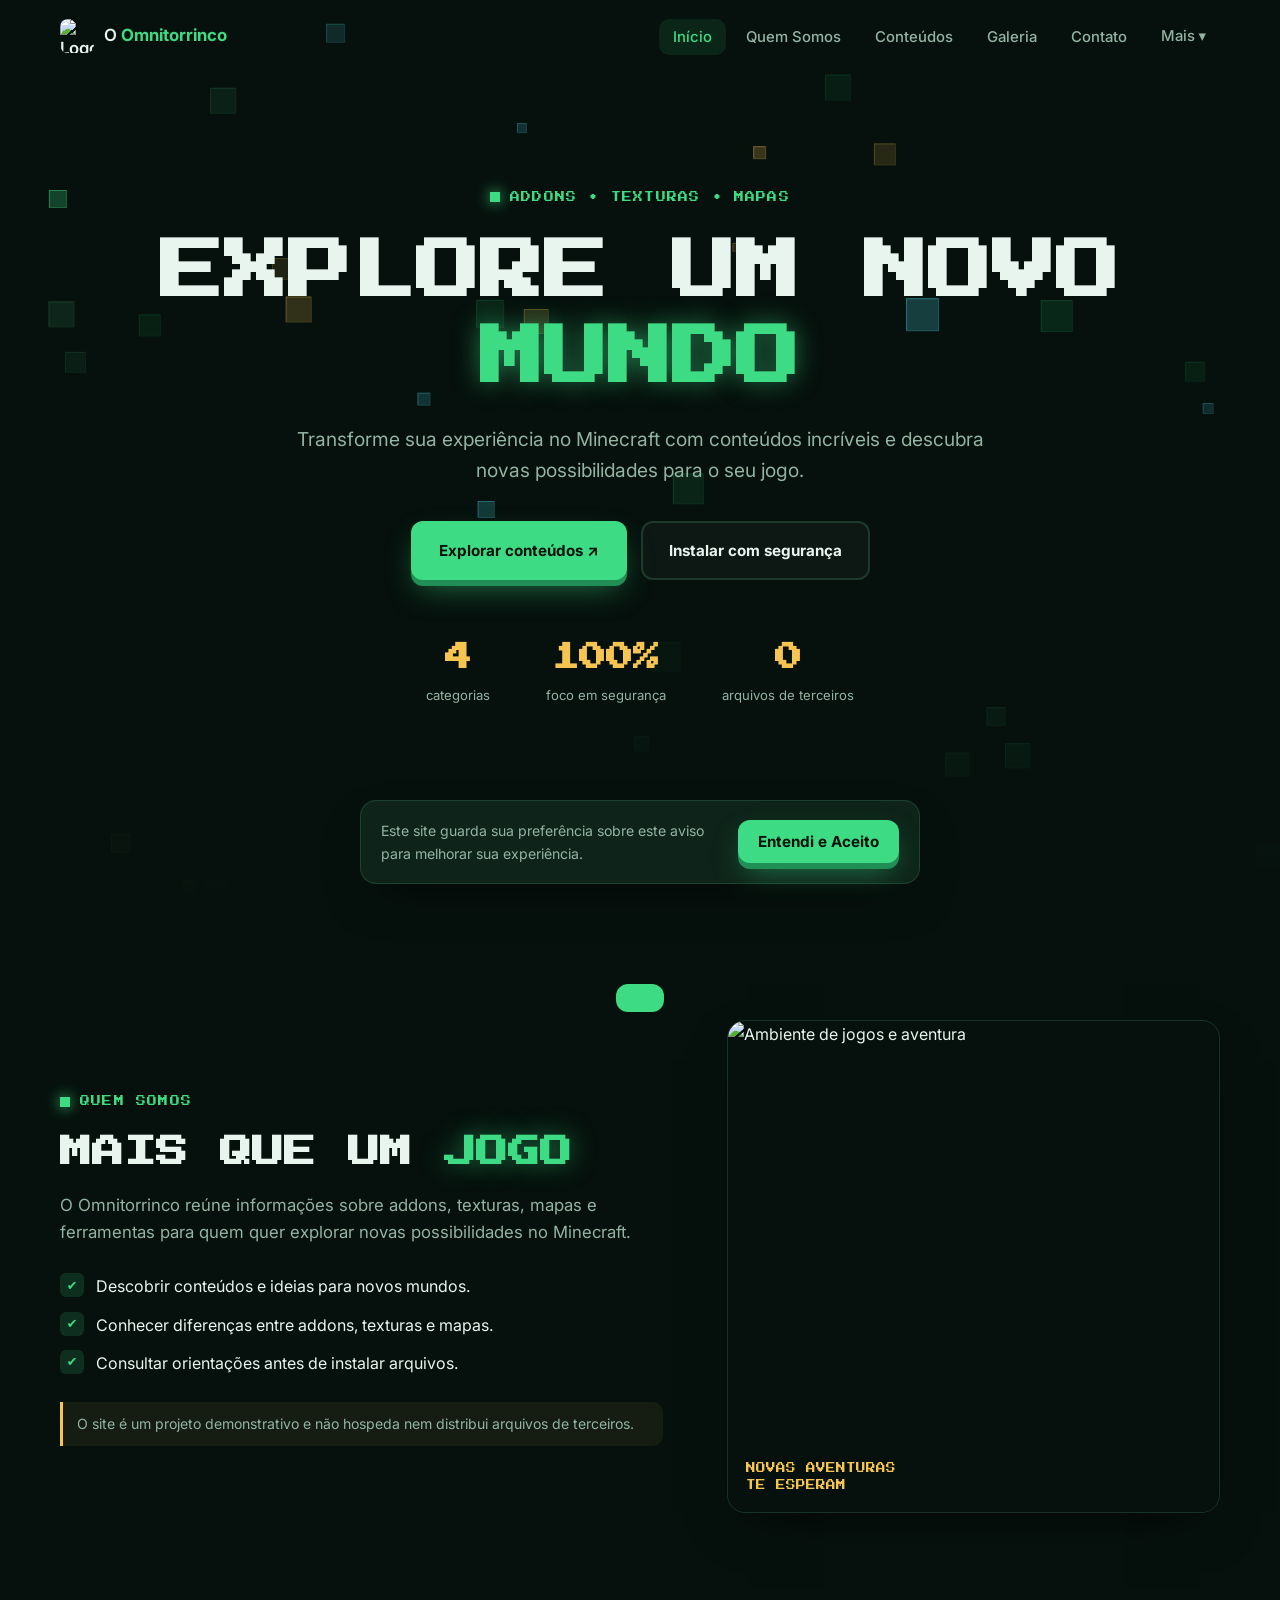
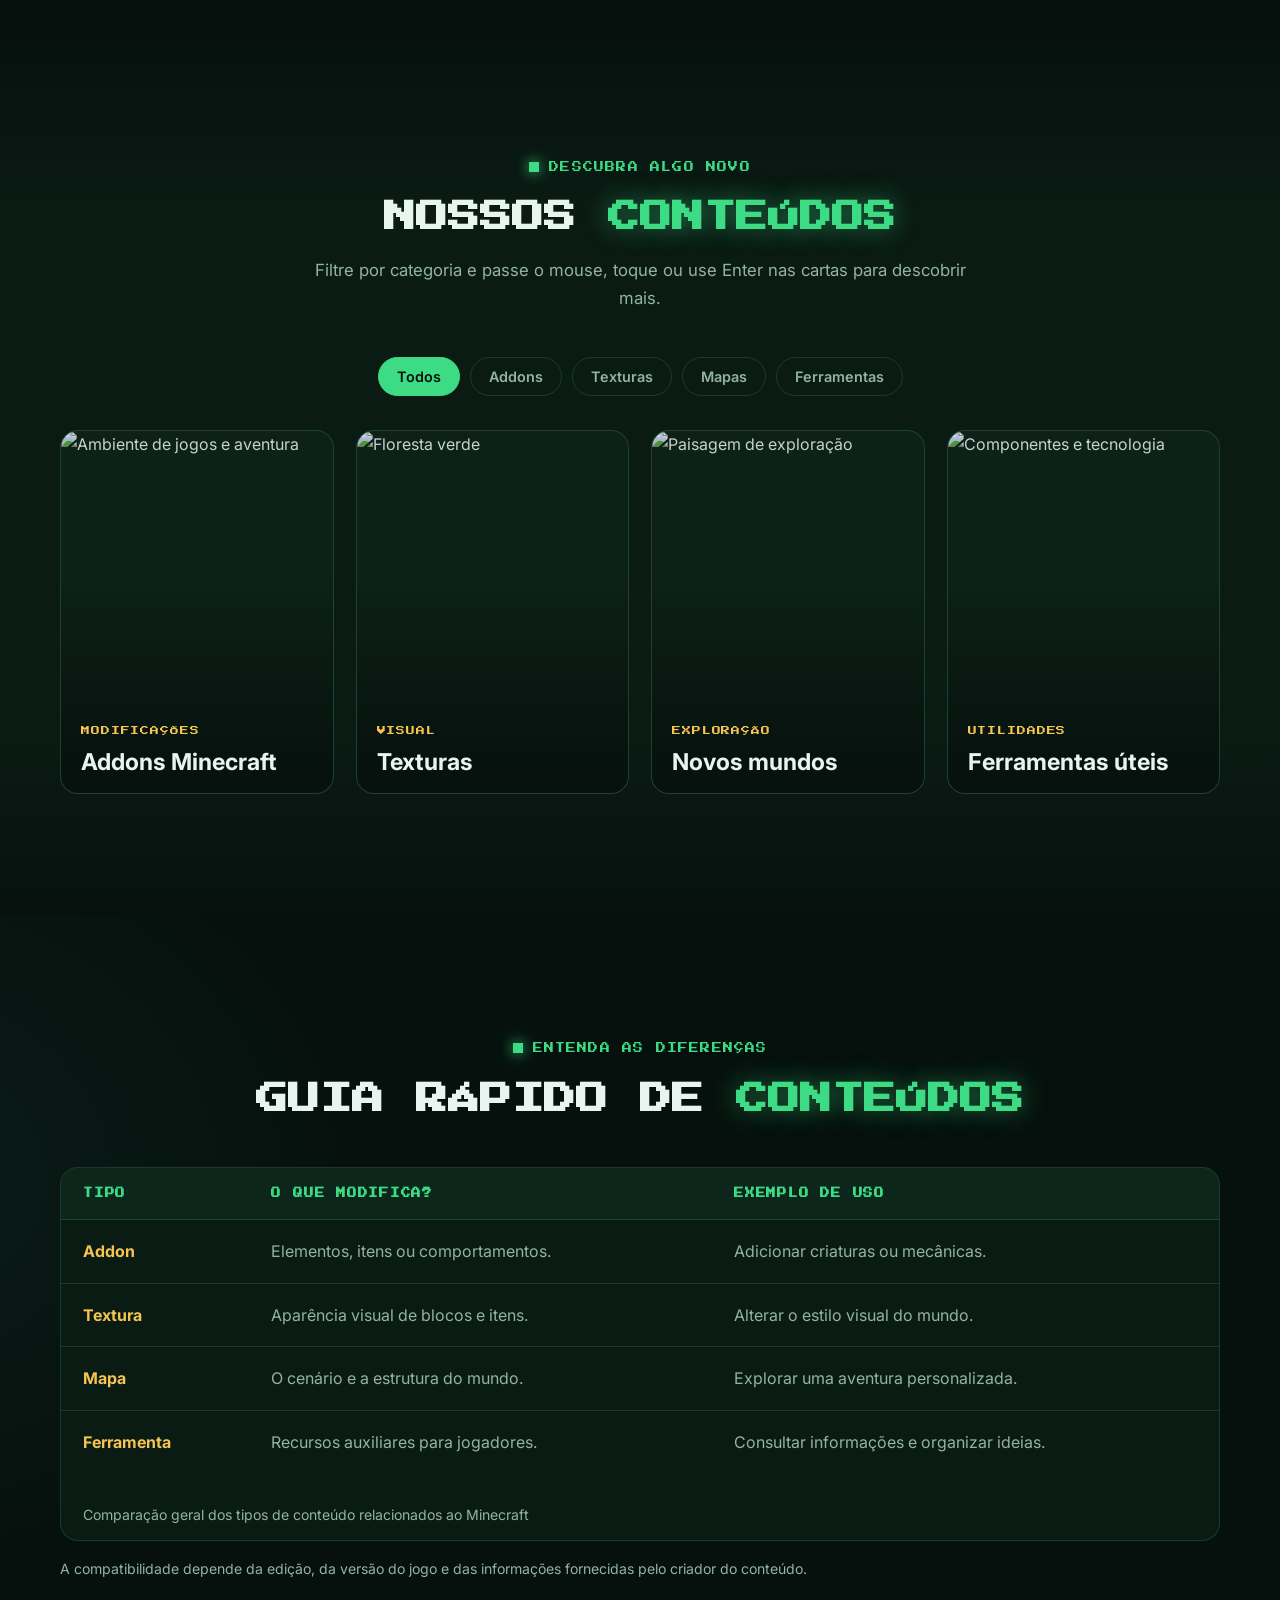
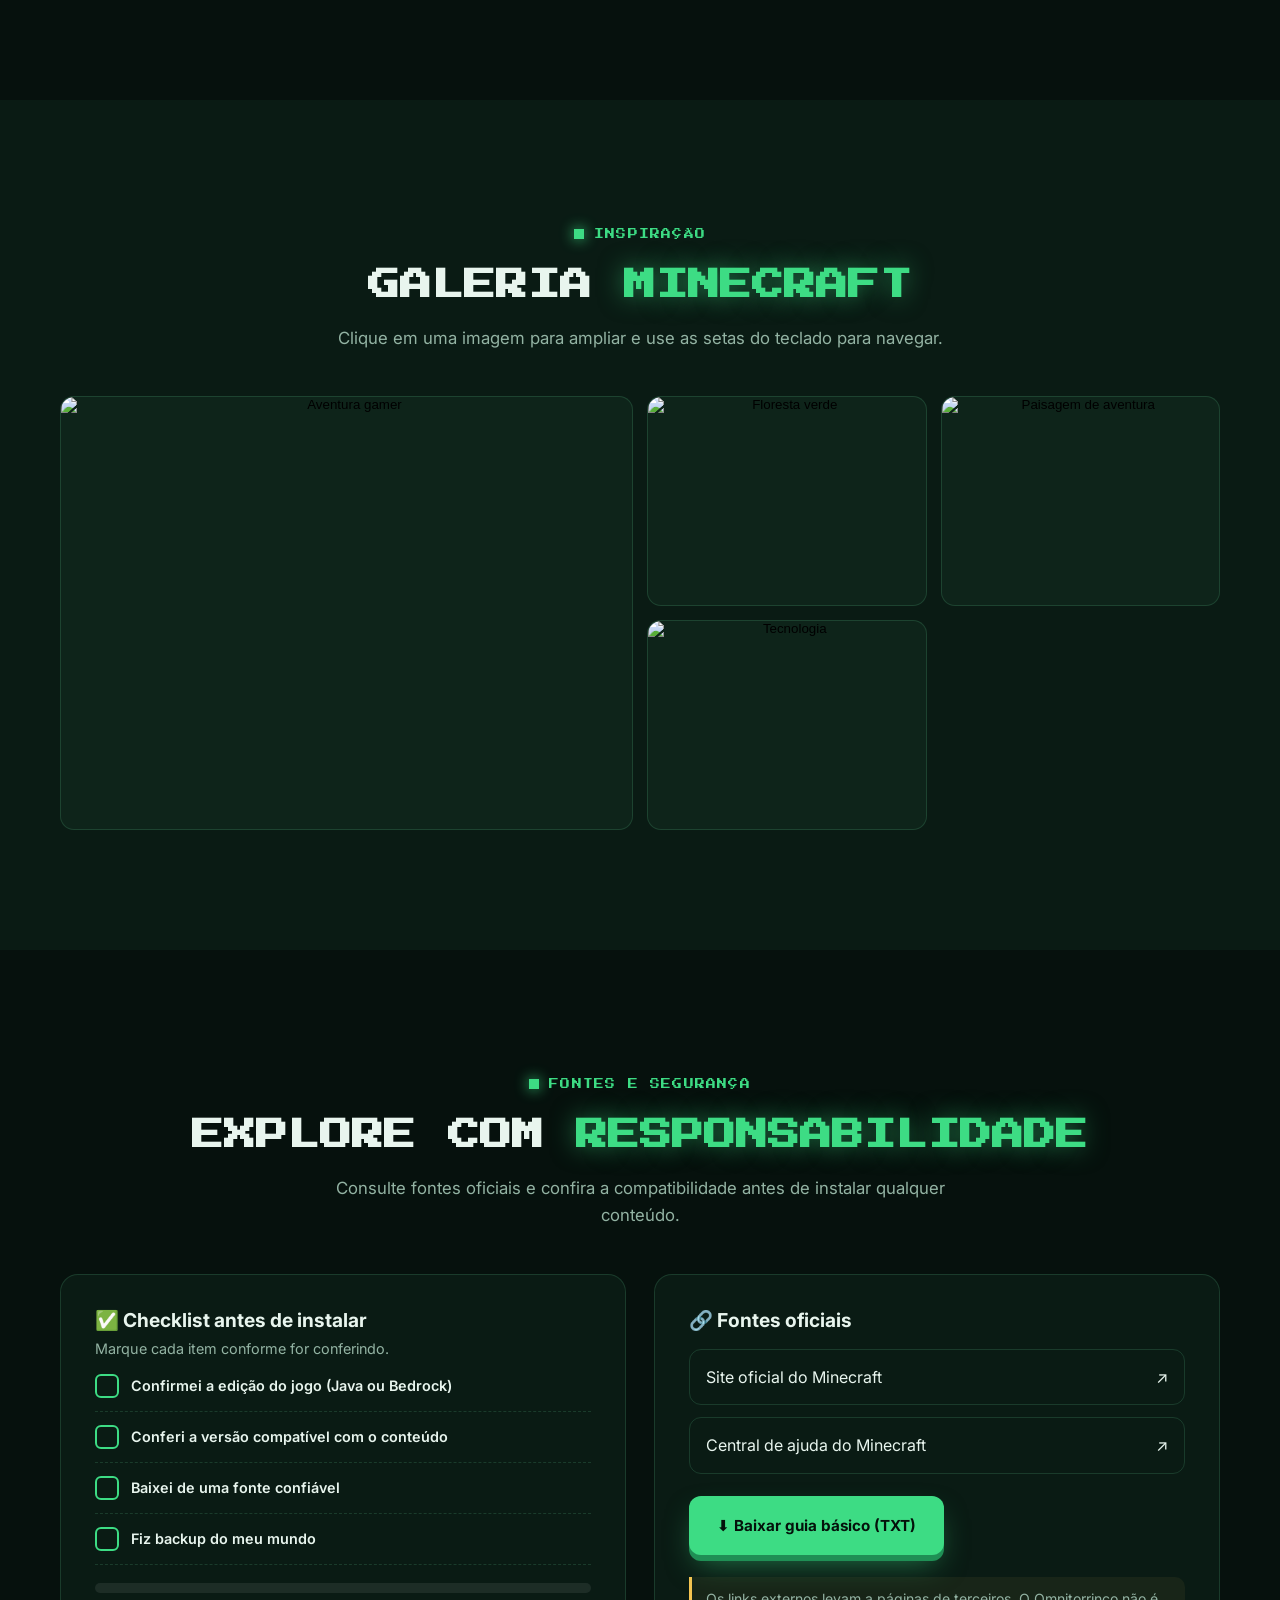
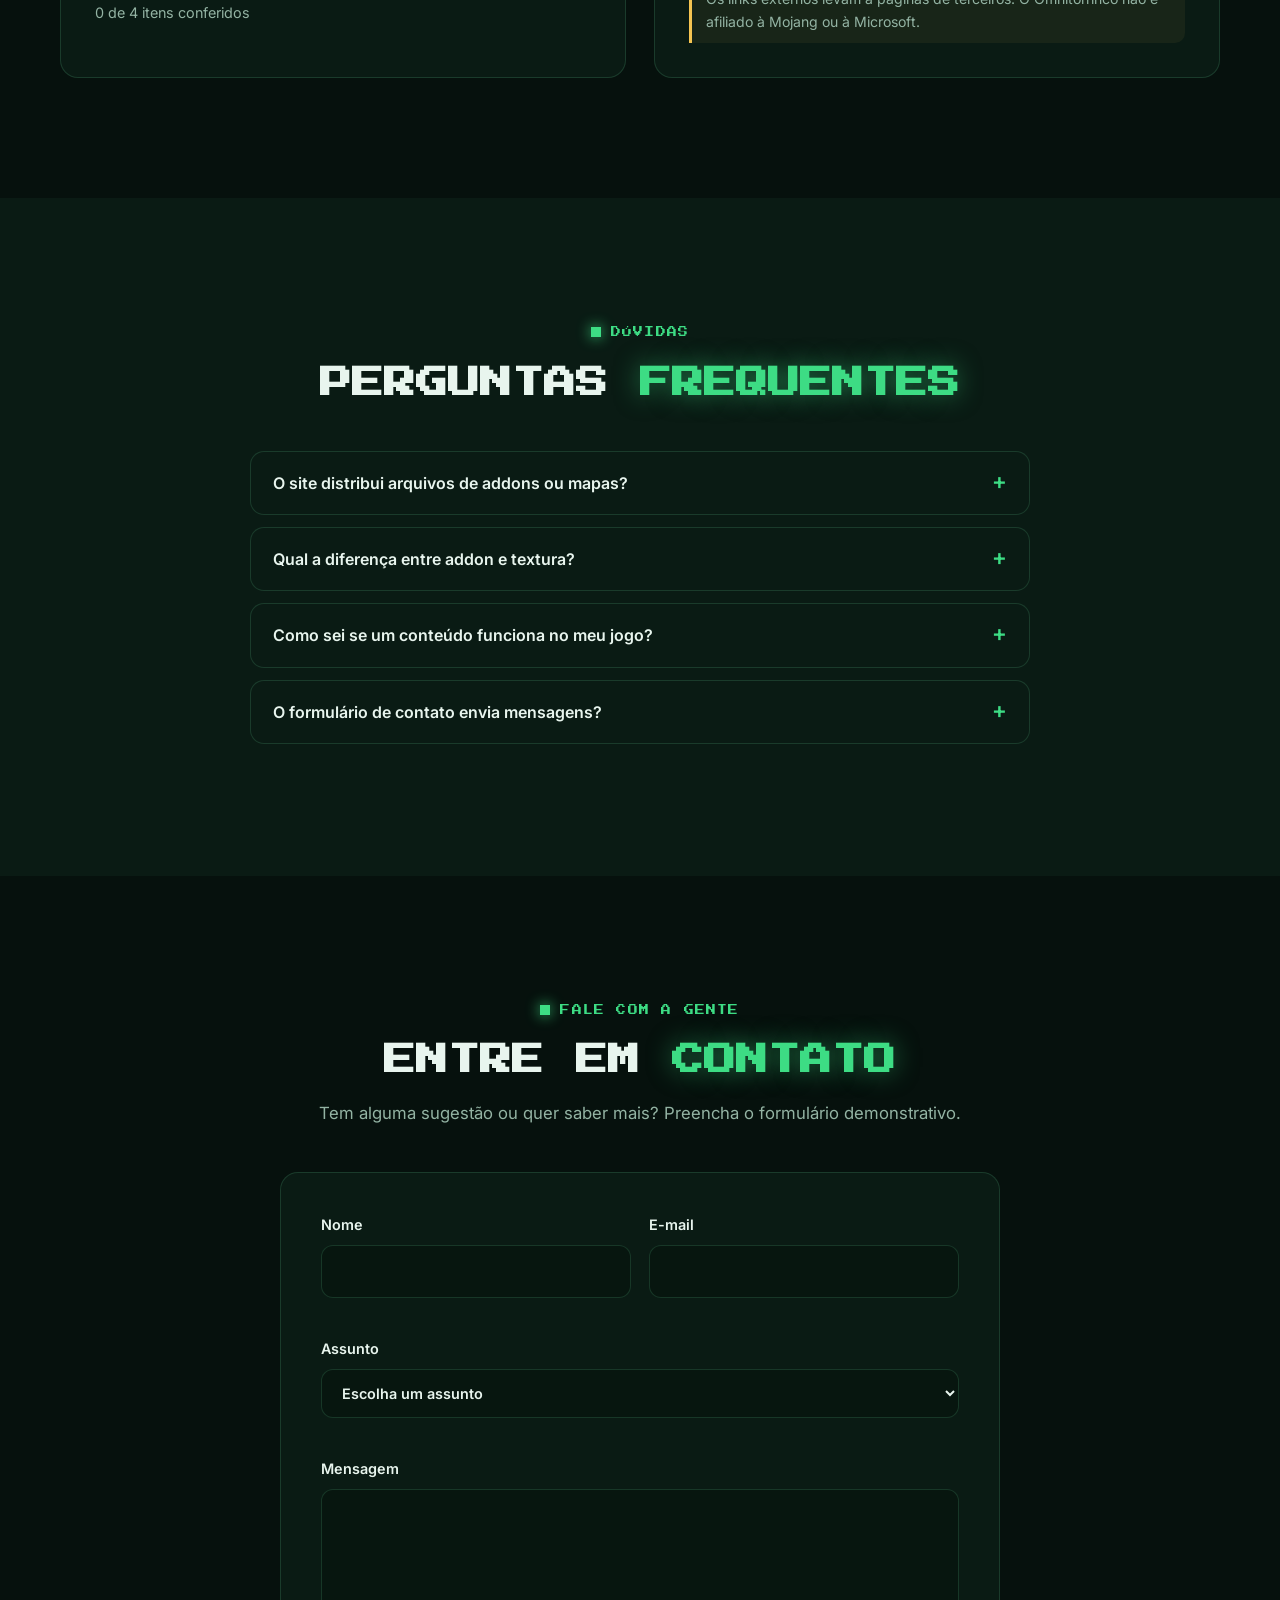
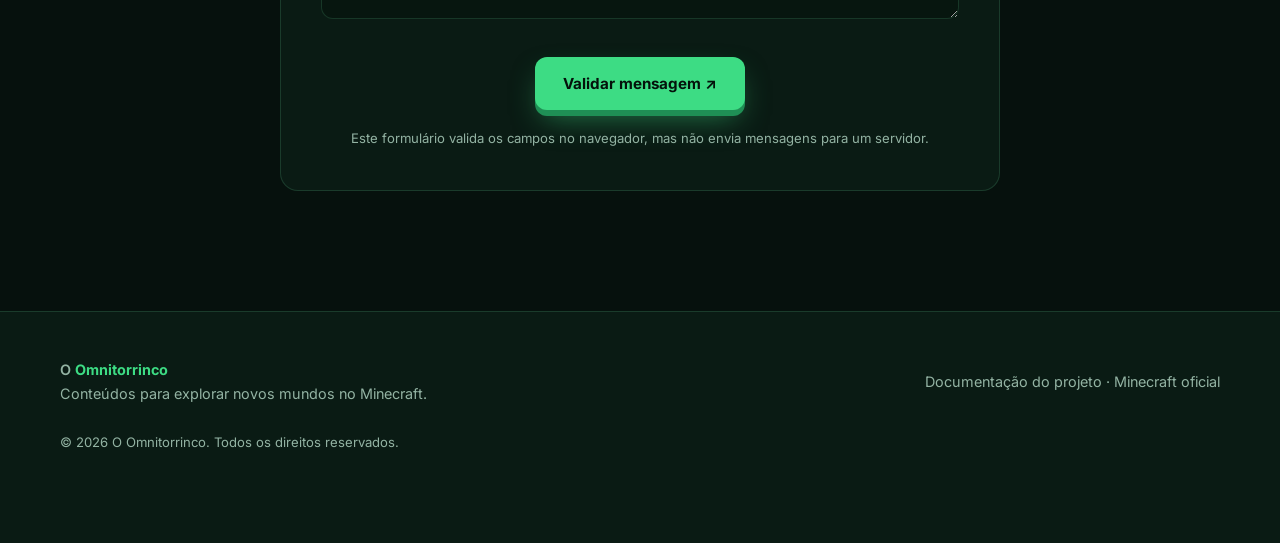
==== commit 8a8d0ff3: "Update index.html" ====
--- a/index.html
+++ b/index.html
@@ -9,194 +9,1013 @@
 <meta property="og:title" content="O Omnitorrinco | Minecraft Addons">
 <meta property="og:description" content="Addons, texturas, mapas e ferramentas para transformar seu Minecraft.">
 <meta property="og:type" content="website">
+
 <link rel="icon" href="img/logo.png">
 <link rel="preconnect" href="https://fonts.googleapis.com">
 <link rel="preconnect" href="https://fonts.gstatic.com" crossorigin>
 <link href="https://fonts.googleapis.com/css2?family=Inter:wght@400;500;600;700&family=Press+Start+2P&display=swap" rel="stylesheet">
+
 <style>
 :root{
-  --bg:#06110d; --bg2:#0a1b14; --card:#0e241a; --line:rgba(120,255,180,.14);
-  --text:#e8f5ee; --muted:#93b3a3; --accent:#3ddc84; --accent2:#f5c451; --accent3:#4dd0e1;
-  --radius:18px; --shadow:0 20px 50px -20px rgba(0,0,0,.7);
+  --bg:#06110d;
+  --bg2:#0a1b14;
+  --card:#0e241a;
+  --line:rgba(120,255,180,.14);
+  --text:#e8f5ee;
+  --muted:#93b3a3;
+  --accent:#3ddc84;
+  --accent2:#f5c451;
+  --accent3:#4dd0e1;
+  --radius:18px;
+  --shadow:0 20px 50px -20px rgba(0,0,0,.7);
   --pixel:'Press Start 2P',ui-monospace,monospace;
 }
+
 *{box-sizing:border-box;margin:0;padding:0}
+
 html{scroll-behavior:smooth;scroll-padding-top:84px}
-body{font-family:'Inter',system-ui,sans-serif;background:var(--bg);color:var(--text);line-height:1.65;overflow-x:hidden;
-  background-image:radial-gradient(60rem 40rem at 85% -10%,rgba(61,220,132,.10),transparent 60%),radial-gradient(50rem 40rem at -10% 40%,rgba(77,208,225,.06),transparent 60%)}
+
+body{
+  font-family:'Inter',system-ui,sans-serif;
+  background:var(--bg);
+  color:var(--text);
+  line-height:1.65;
+  overflow-x:hidden;
+  background-image:
+    radial-gradient(60rem 40rem at 85% -10%,rgba(61,220,132,.10),transparent 60%),
+    radial-gradient(50rem 40rem at -10% 40%,rgba(77,208,225,.06),transparent 60%);
+}
+
 img{max-width:100%;display:block}
 a{color:inherit;text-decoration:none}
-:focus-visible{outline:3px solid var(--accent2);outline-offset:3px;border-radius:6px}
-.skip{position:absolute;left:-999px;top:8px;background:var(--accent);color:#04120b;padding:10px 16px;border-radius:8px;z-index:200;font-weight:700}
+
+:focus-visible{
+  outline:3px solid var(--accent2);
+  outline-offset:3px;
+  border-radius:6px;
+}
+
+.skip{
+  position:absolute;
+  left:-999px;
+  top:8px;
+  background:var(--accent);
+  color:#04120b;
+  padding:10px 16px;
+  border-radius:8px;
+  z-index:200;
+  font-weight:700;
+}
+
 .skip:focus{left:8px}
+
 .wrap{width:min(1160px,92%);margin-inline:auto}
+
 section{padding:clamp(64px,10vw,120px) 0;position:relative}
-.eyebrow{font-family:var(--pixel);font-size:.62rem;letter-spacing:.12em;color:var(--accent);display:inline-flex;align-items:center;gap:10px;margin-bottom:18px}
-.eyebrow::before{content:"";width:10px;height:10px;background:var(--accent);box-shadow:0 0 14px var(--accent)}
+
+.eyebrow{
+  font-family:var(--pixel);
+  font-size:.62rem;
+  letter-spacing:.12em;
+  color:var(--accent);
+  display:inline-flex;
+  align-items:center;
+  gap:10px;
+  margin-bottom:18px;
+}
+
+.eyebrow::before{
+  content:"";
+  width:10px;
+  height:10px;
+  background:var(--accent);
+  box-shadow:0 0 14px var(--accent);
+}
+
 h1,h2,h3{line-height:1.15}
-h2{font-family:var(--pixel);font-size:clamp(1.2rem,3.2vw,2rem);line-height:1.5;text-transform:uppercase}
-h2 b,h1 b{color:var(--accent);font-weight:inherit;text-shadow:0 0 24px rgba(61,220,132,.5)}
-.lead{color:var(--muted);max-width:60ch;margin-top:16px;font-size:1.05rem}
+
+h2{
+  font-family:var(--pixel);
+  font-size:clamp(1.2rem,3.2vw,2rem);
+  line-height:1.5;
+  text-transform:uppercase;
+}
+
+h2 b,h1 b{
+  color:var(--accent);
+  font-weight:inherit;
+  text-shadow:0 0 24px rgba(61,220,132,.5);
+}
+
+.lead{
+  color:var(--muted);
+  max-width:60ch;
+  margin-top:16px;
+  font-size:1.05rem;
+}
+
 .head{margin-bottom:44px}
-.head.center{text-align:center}.head.center .lead{margin-inline:auto}
-
-/* progress + nav */
-#progress{position:fixed;top:0;left:0;height:3px;width:0;background:linear-gradient(90deg,var(--accent),var(--accent3));z-index:150}
-header.nav{position:fixed;inset:0 0 auto 0;z-index:100;transition:background .3s,box-shadow .3s,backdrop-filter .3s}
-header.nav.scrolled{background:rgba(6,17,13,.82);backdrop-filter:blur(14px);box-shadow:0 1px 0 var(--line)}
-.nav-in{display:flex;align-items:center;justify-content:space-between;height:72px}
-.brand{display:flex;align-items:center;gap:10px;font-weight:600;font-size:1.05rem}
-.brand img{width:34px;height:34px;border-radius:8px;image-rendering:pixelated}
+.head.center{text-align:center}
+.head.center .lead{margin-inline:auto}
+
+/* Navegação */
+
+#progress{
+  position:fixed;
+  top:0;
+  left:0;
+  height:3px;
+  width:0;
+  background:linear-gradient(90deg,var(--accent),var(--accent3));
+  z-index:150;
+}
+
+header.nav{
+  position:fixed;
+  inset:0 0 auto 0;
+  z-index:100;
+  transition:background .3s,box-shadow .3s,backdrop-filter .3s;
+}
+
+header.nav.scrolled{
+  background:rgba(6,17,13,.82);
+  backdrop-filter:blur(14px);
+  box-shadow:0 1px 0 var(--line);
+}
+
+.nav-in{
+  display:flex;
+  align-items:center;
+  justify-content:space-between;
+  height:72px;
+}
+
+.brand{
+  display:flex;
+  align-items:center;
+  gap:10px;
+  font-weight:600;
+  font-size:1.05rem;
+}
+
+.brand img{
+  width:34px;
+  height:34px;
+  border-radius:8px;
+  image-rendering:pixelated;
+}
+
 .brand b{color:var(--accent)}
-.menu{display:flex;align-items:center;gap:6px;list-style:none}
-.menu a,.more>button{padding:9px 14px;border-radius:10px;color:var(--muted);font-size:.93rem;font-weight:500;transition:.2s;background:none;border:0;cursor:pointer;font-family:inherit}
-.menu a:hover,.menu a.active,.more>button:hover{color:var(--text);background:rgba(61,220,132,.1)}
+
+.menu{
+  display:flex;
+  align-items:center;
+  gap:6px;
+  list-style:none;
+}
+
+.menu a,.more>button{
+  padding:9px 14px;
+  border-radius:10px;
+  color:var(--muted);
+  font-size:.93rem;
+  font-weight:500;
+  transition:.2s;
+  background:none;
+  border:0;
+  cursor:pointer;
+  font-family:inherit;
+}
+
+.menu a:hover,.menu a.active,.more>button:hover{
+  color:var(--text);
+  background:rgba(61,220,132,.1);
+}
+
 .menu a.active{color:var(--accent)}
 .more{position:relative}
-.more-list{position:absolute;right:0;top:calc(100% + 8px);min-width:240px;background:var(--card);border:1px solid var(--line);border-radius:14px;padding:8px;box-shadow:var(--shadow);display:none;list-style:none}
+
+.more-list{
+  position:absolute;
+  right:0;
+  top:calc(100% + 8px);
+  min-width:240px;
+  background:var(--card);
+  border:1px solid var(--line);
+  border-radius:14px;
+  padding:8px;
+  box-shadow:var(--shadow);
+  display:none;
+  list-style:none;
+}
+
 .more.open .more-list{display:block}
 .more-list a{display:block}
-.burger{display:none;background:none;border:1px solid var(--line);color:var(--text);width:44px;height:44px;border-radius:12px;font-size:1.3rem;cursor:pointer}
+
+.burger{
+  display:none;
+  background:none;
+  border:1px solid var(--line);
+  color:var(--text);
+  width:44px;
+  height:44px;
+  border-radius:12px;
+  font-size:1.3rem;
+  cursor:pointer;
+}
+
 @media(max-width:860px){
   .burger{display:block}
-  .menu{position:fixed;inset:72px 0 auto 0;flex-direction:column;align-items:stretch;background:rgba(6,17,13,.97);padding:14px 4%;gap:2px;border-bottom:1px solid var(--line);transform:translateY(-12px);opacity:0;pointer-events:none;transition:.25s}
-  .menu.open{transform:none;opacity:1;pointer-events:auto}
-  .more-list{position:static;display:block;box-shadow:none;border:0;background:transparent;padding:0 0 0 12px}
+
+  .menu{
+    position:fixed;
+    inset:72px 0 auto 0;
+    flex-direction:column;
+    align-items:stretch;
+    background:rgba(6,17,13,.97);
+    padding:14px 4%;
+    gap:2px;
+    border-bottom:1px solid var(--line);
+    transform:translateY(-12px);
+    opacity:0;
+    pointer-events:none;
+    transition:.25s;
+  }
+
+  .menu.open{
+    transform:none;
+    opacity:1;
+    pointer-events:auto;
+  }
+
+  .more-list{
+    position:static;
+    display:block;
+    box-shadow:none;
+    border:0;
+    background:transparent;
+    padding:0 0 0 12px;
+  }
+
   .more>button{display:none}
 }
 
-/* hero */
-.hero{min-height:100svh;display:grid;place-items:center;text-align:center;padding-top:110px;overflow:hidden}
-#bg{position:absolute;inset:0;width:100%;height:100%;z-index:0}
-.hero::after{content:"";position:absolute;inset:0;background:linear-gradient(to bottom,transparent 55%,var(--bg));z-index:1}
+/* Início */
+
+.hero{
+  min-height:100svh;
+  display:grid;
+  place-items:center;
+  text-align:center;
+  padding-top:110px;
+  overflow:hidden;
+}
+
+#bg{
+  position:absolute;
+  inset:0;
+  width:100%;
+  height:100%;
+  z-index:0;
+}
+
+.hero::after{
+  content:"";
+  position:absolute;
+  inset:0;
+  background:linear-gradient(to bottom,transparent 55%,var(--bg));
+  z-index:1;
+}
+
 .hero-in{position:relative;z-index:2}
-.hero h1{font-family:var(--pixel);font-size:clamp(1.7rem,6.2vw,4rem);line-height:1.35;text-transform:uppercase;margin:6px 0 22px}
-.hero p.lead{margin-inline:auto;font-size:clamp(1rem,2vw,1.2rem)}
-.ctas{display:flex;gap:14px;justify-content:center;flex-wrap:wrap;margin-top:34px}
-.btn{display:inline-flex;align-items:center;gap:10px;padding:15px 26px;border-radius:12px;font-weight:700;font-size:.95rem;border:2px solid transparent;cursor:pointer;font-family:inherit;transition:transform .15s,box-shadow .2s,background .2s}
-.btn.primary{background:var(--accent);color:#04120b;box-shadow:0 6px 0 #1f8f55,0 14px 30px -8px rgba(61,220,132,.5)}
+
+.hero h1{
+  font-family:var(--pixel);
+  font-size:clamp(1.7rem,6.2vw,4rem);
+  line-height:1.35;
+  text-transform:uppercase;
+  margin:6px 0 22px;
+}
+
+.hero p.lead{
+  margin-inline:auto;
+  font-size:clamp(1rem,2vw,1.2rem);
+}
+
+.ctas{
+  display:flex;
+  gap:14px;
+  justify-content:center;
+  flex-wrap:wrap;
+  margin-top:34px;
+}
+
+.btn{
+  display:inline-flex;
+  align-items:center;
+  gap:10px;
+  padding:15px 26px;
+  border-radius:12px;
+  font-weight:700;
+  font-size:.95rem;
+  border:2px solid transparent;
+  cursor:pointer;
+  font-family:inherit;
+  transition:transform .15s,box-shadow .2s,background .2s;
+}
+
+.btn.primary{
+  background:var(--accent);
+  color:#04120b;
+  box-shadow:0 6px 0 #1f8f55,0 14px 30px -8px rgba(61,220,132,.5);
+}
+
 .btn.primary:hover{transform:translateY(-2px)}
-.btn.primary:active{transform:translateY(4px);box-shadow:0 2px 0 #1f8f55}
-.btn.ghost{border-color:var(--line);color:var(--text);background:rgba(255,255,255,.03)}
-.btn.ghost:hover{border-color:var(--accent);background:rgba(61,220,132,.08)}
-.stats{display:flex;gap:clamp(18px,5vw,56px);justify-content:center;flex-wrap:wrap;margin-top:56px}
-.stat strong{display:block;font-family:var(--pixel);font-size:clamp(1.1rem,3vw,1.7rem);color:var(--accent2)}
+
+.btn.primary:active{
+  transform:translateY(4px);
+  box-shadow:0 2px 0 #1f8f55;
+}
+
+.btn.ghost{
+  border-color:var(--line);
+  color:var(--text);
+  background:rgba(255,255,255,.03);
+}
+
+.btn.ghost:hover{
+  border-color:var(--accent);
+  background:rgba(61,220,132,.08);
+}
+
+.stats{
+  display:flex;
+  gap:clamp(18px,5vw,56px);
+  justify-content:center;
+  flex-wrap:wrap;
+  margin-top:56px;
+}
+
+.stat strong{
+  display:block;
+  font-family:var(--pixel);
+  font-size:clamp(1.1rem,3vw,1.7rem);
+  color:var(--accent2);
+}
+
 .stat span{font-size:.82rem;color:var(--muted)}
-.scroll-hint{position:absolute;bottom:22px;left:50%;translate:-50% 0;z-index:2;color:var(--muted);font-size:.8rem;animation:bob 2s ease-in-out infinite}
+
+.scroll-hint{
+  position:absolute;
+  bottom:22px;
+  left:50%;
+  translate:-50% 0;
+  z-index:2;
+  color:var(--muted);
+  font-size:.8rem;
+  animation:bob 2s ease-in-out infinite;
+}
+
 @keyframes bob{50%{translate:-50% 8px}}
 
-/* about */
-.about{display:grid;grid-template-columns:1.1fr .9fr;gap:clamp(28px,5vw,64px);align-items:center}
-.ticks{list-style:none;margin:26px 0;display:grid;gap:12px}
-.ticks li{display:flex;gap:12px;align-items:flex-start}
-.ticks li::before{content:"✔";flex:none;width:24px;height:24px;border-radius:6px;background:rgba(61,220,132,.15);color:var(--accent);display:grid;place-items:center;font-size:.8rem}
-.note{font-size:.88rem;color:var(--muted);border-left:3px solid var(--accent2);padding:10px 14px;background:rgba(245,196,81,.06);border-radius:0 10px 10px 0}
-.about-visual{position:relative;aspect-ratio:1;border-radius:var(--radius);overflow:hidden;border:1px solid var(--line);box-shadow:var(--shadow)}
-.about-visual img{width:100%;height:100%;object-fit:cover;filter:saturate(1.1)}
-.about-visual::after{content:"";position:absolute;inset:0;background:linear-gradient(160deg,transparent 40%,rgba(6,17,13,.85))}
-.badge{position:absolute;z-index:2;left:18px;bottom:18px;right:18px;font-family:var(--pixel);font-size:.6rem;line-height:1.8;color:var(--accent2)}
-@media(max-width:820px){.about{grid-template-columns:1fr}}
-
-/* cards */
-.filters{display:flex;flex-wrap:wrap;gap:10px;justify-content:center;margin-bottom:34px}
-.chip{padding:10px 18px;border-radius:999px;border:1px solid var(--line);background:transparent;color:var(--muted);cursor:pointer;font-weight:600;font-family:inherit;font-size:.9rem;transition:.2s}
+/* Sobre */
+
+.about{
+  display:grid;
+  grid-template-columns:1.1fr .9fr;
+  gap:clamp(28px,5vw,64px);
+  align-items:center;
+}
+
+.ticks{
+  list-style:none;
+  margin:26px 0;
+  display:grid;
+  gap:12px;
+}
+
+.ticks li{
+  display:flex;
+  gap:12px;
+  align-items:flex-start;
+}
+
+.ticks li::before{
+  content:"✔";
+  flex:none;
+  width:24px;
+  height:24px;
+  border-radius:6px;
+  background:rgba(61,220,132,.15);
+  color:var(--accent);
+  display:grid;
+  place-items:center;
+  font-size:.8rem;
+}
+
+.note{
+  font-size:.88rem;
+  color:var(--muted);
+  border-left:3px solid var(--accent2);
+  padding:10px 14px;
+  background:rgba(245,196,81,.06);
+  border-radius:0 10px 10px 0;
+}
+
+.about-visual{
+  position:relative;
+  aspect-ratio:1;
+  border-radius:var(--radius);
+  overflow:hidden;
+  border:1px solid var(--line);
+  box-shadow:var(--shadow);
+}
+
+.about-visual img{
+  width:100%;
+  height:100%;
+  object-fit:cover;
+  filter:saturate(1.1);
+}
+
+.about-visual::after{
+  content:"";
+  position:absolute;
+  inset:0;
+  background:linear-gradient(160deg,transparent 40%,rgba(6,17,13,.85));
+}
+
+.badge{
+  position:absolute;
+  z-index:2;
+  left:18px;
+  bottom:18px;
+  right:18px;
+  font-family:var(--pixel);
+  font-size:.6rem;
+  line-height:1.8;
+  color:var(--accent2);
+}
+
+@media(max-width:820px){
+  .about{grid-template-columns:1fr}
+}
+
+/* Cards */
+
+.filters{
+  display:flex;
+  flex-wrap:wrap;
+  gap:10px;
+  justify-content:center;
+  margin-bottom:34px;
+}
+
+.chip{
+  padding:10px 18px;
+  border-radius:999px;
+  border:1px solid var(--line);
+  background:transparent;
+  color:var(--muted);
+  cursor:pointer;
+  font-weight:600;
+  font-family:inherit;
+  font-size:.9rem;
+  transition:.2s;
+}
+
 .chip:hover{color:var(--text);border-color:var(--accent)}
-.chip[aria-pressed="true"]{background:var(--accent);color:#04120b;border-color:var(--accent)}
-.grid{display:grid;grid-template-columns:repeat(auto-fit,minmax(250px,1fr));gap:22px}
-.card{position:relative;aspect-ratio:3/4;border-radius:var(--radius);overflow:hidden;border:1px solid var(--line);cursor:pointer;background:var(--card);transform-style:preserve-3d;transition:transform .25s,border-color .25s,box-shadow .25s;outline-offset:4px}
-.card:hover,.card:focus-visible{border-color:var(--accent);box-shadow:0 24px 50px -22px rgba(61,220,132,.45)}
-.card img{position:absolute;inset:0;width:100%;height:100%;object-fit:cover;transition:transform .6s}
+
+.chip[aria-pressed="true"]{
+  background:var(--accent);
+  color:#04120b;
+  border-color:var(--accent);
+}
+
+.grid{
+  display:grid;
+  grid-template-columns:repeat(auto-fit,minmax(250px,1fr));
+  gap:22px;
+}
+
+.card{
+  position:relative;
+  aspect-ratio:3/4;
+  border-radius:var(--radius);
+  overflow:hidden;
+  border:1px solid var(--line);
+  cursor:pointer;
+  background:var(--card);
+  transform-style:preserve-3d;
+  transition:transform .25s,border-color .25s,box-shadow .25s;
+  outline-offset:4px;
+}
+
+.card:hover,.card:focus-visible{
+  border-color:var(--accent);
+  box-shadow:0 24px 50px -22px rgba(61,220,132,.45);
+}
+
+.card img{
+  position:absolute;
+  inset:0;
+  width:100%;
+  height:100%;
+  object-fit:cover;
+  transition:transform .6s;
+}
+
 .card:hover img,.card.on img{transform:scale(1.08)}
-.card::after{content:"";position:absolute;inset:0;background:linear-gradient(to top,rgba(6,17,13,.95) 8%,rgba(6,17,13,.15) 60%)}
-.card .cap{position:absolute;z-index:2;left:20px;right:20px;bottom:18px;transition:transform .35s}
-.card .tag{font-family:var(--pixel);font-size:.55rem;color:var(--accent2);letter-spacing:.1em}
+
+.card::after{
+  content:"";
+  position:absolute;
+  inset:0;
+  background:linear-gradient(to top,rgba(6,17,13,.95) 8%,rgba(6,17,13,.15) 60%);
+}
+
+.card .cap{
+  position:absolute;
+  z-index:2;
+  left:20px;
+  right:20px;
+  bottom:18px;
+  transition:transform .35s;
+}
+
+.card .tag{
+  font-family:var(--pixel);
+  font-size:.55rem;
+  color:var(--accent2);
+  letter-spacing:.1em;
+}
+
 .card h3{font-size:1.45rem;margin-top:6px}
-.card .more-info{max-height:0;opacity:0;overflow:hidden;transition:max-height .4s,opacity .35s;color:#cfe6d9;font-size:.93rem}
-.card:hover .more-info,.card:focus-visible .more-info,.card.on .more-info{max-height:150px;opacity:1;margin-top:10px}
-.card .more-info a{display:inline-block;margin-top:10px;color:var(--accent);font-weight:700}
+
+.card .more-info{
+  max-height:0;
+  opacity:0;
+  overflow:hidden;
+  transition:max-height .4s,opacity .35s;
+  color:#cfe6d9;
+  font-size:.93rem;
+}
+
+.card:hover .more-info,
+.card:focus-visible .more-info,
+.card.on .more-info{
+  max-height:150px;
+  opacity:1;
+  margin-top:10px;
+}
+
+.card .more-info a{
+  display:inline-block;
+  margin-top:10px;
+  color:var(--accent);
+  font-weight:700;
+}
+
 .card.hide{display:none}
-.hint{text-align:center;color:var(--muted);font-size:.85rem;margin-top:22px}
-
-/* table */
-.table-box{overflow-x:auto;border:1px solid var(--line);border-radius:var(--radius);background:var(--bg2)}
-table{width:100%;border-collapse:collapse;min-width:620px}
-th,td{padding:18px 22px;text-align:left}
-th{font-family:var(--pixel);font-size:.6rem;color:var(--accent);background:rgba(61,220,132,.06);letter-spacing:.08em}
-tbody tr{border-top:1px solid var(--line);transition:background .2s}
+
+.hint{
+  text-align:center;
+  color:var(--muted);
+  font-size:.85rem;
+  margin-top:22px;
+}
+
+/* Tabela */
+
+.table-box{
+  overflow-x:auto;
+  border:1px solid var(--line);
+  border-radius:var(--radius);
+  background:var(--bg2);
+}
+
+table{
+  width:100%;
+  border-collapse:collapse;
+  min-width:620px;
+}
+
+th,td{
+  padding:18px 22px;
+  text-align:left;
+}
+
+th{
+  font-family:var(--pixel);
+  font-size:.6rem;
+  color:var(--accent);
+  background:rgba(61,220,132,.06);
+  letter-spacing:.08em;
+}
+
+tbody tr{
+  border-top:1px solid var(--line);
+  transition:background .2s;
+}
+
 tbody tr:hover{background:rgba(61,220,132,.06)}
 td:first-child{font-weight:700;color:var(--accent2)}
 td:nth-child(2),td:nth-child(3){color:var(--muted)}
-.caption{margin-top:16px;color:var(--muted);font-size:.88rem}
-
-/* gallery */
-.gallery{display:grid;grid-template-columns:repeat(4,1fr);grid-auto-rows:210px;gap:14px}
-.gallery button{border:1px solid var(--line);border-radius:14px;overflow:hidden;padding:0;cursor:zoom-in;background:var(--card);position:relative}
-.gallery button:nth-child(1){grid-column:span 2;grid-row:span 2}
-.gallery img{width:100%;height:100%;object-fit:cover;transition:transform .5s,filter .3s}
-.gallery button:hover img{transform:scale(1.08);filter:brightness(1.1)}
-@media(max-width:760px){.gallery{grid-template-columns:repeat(2,1fr);grid-auto-rows:150px}.gallery button:nth-child(1){grid-column:span 2;grid-row:span 1;}}
-dialog.lb{border:0;background:transparent;max-width:100vw;max-height:100vh;width:100%;height:100%;margin:0;padding:0}
-dialog.lb::backdrop{background:rgba(2,8,5,.92);backdrop-filter:blur(6px)}
-.lb-in{height:100%;display:grid;place-items:center;padding:4vw;position:relative}
-.lb img{max-height:82vh;max-width:100%;border-radius:14px;box-shadow:var(--shadow)}
-.lb-btn{position:absolute;width:52px;height:52px;border-radius:50%;border:1px solid var(--line);background:rgba(14,36,26,.9);color:var(--text);font-size:1.3rem;cursor:pointer}
+
+.caption{
+  margin-top:16px;
+  color:var(--muted);
+  font-size:.88rem;
+}
+
+/* Galeria */
+
+.gallery{
+  display:grid;
+  grid-template-columns:repeat(4,1fr);
+  grid-auto-rows:210px;
+  gap:14px;
+}
+
+.gallery button{
+  border:1px solid var(--line);
+  border-radius:14px;
+  overflow:hidden;
+  padding:0;
+  cursor:zoom-in;
+  background:var(--card);
+  position:relative;
+}
+
+.gallery button:nth-child(1){
+  grid-column:span 2;
+  grid-row:span 2;
+}
+
+.gallery img{
+  width:100%;
+  height:100%;
+  object-fit:cover;
+  transition:transform .5s,filter .3s;
+}
+
+.gallery button:hover img{
+  transform:scale(1.08);
+  filter:brightness(1.1);
+}
+
+@media(max-width:760px){
+  .gallery{
+    grid-template-columns:repeat(2,1fr);
+    grid-auto-rows:150px;
+  }
+
+  .gallery button:nth-child(1){
+    grid-column:span 2;
+    grid-row:span 1;
+  }
+}
+
+dialog.lb{
+  border:0;
+  background:transparent;
+  max-width:100vw;
+  max-height:100vh;
+  width:100%;
+  height:100%;
+  margin:0;
+  padding:0;
+}
+
+dialog.lb::backdrop{
+  background:rgba(2,8,5,.92);
+  backdrop-filter:blur(6px);
+}
+
+.lb-in{
+  height:100%;
+  display:grid;
+  place-items:center;
+  padding:4vw;
+  position:relative;
+}
+
+.lb img{
+  max-height:82vh;
+  max-width:100%;
+  border-radius:14px;
+  box-shadow:var(--shadow);
+}
+
+.lb-btn{
+  position:absolute;
+  width:52px;
+  height:52px;
+  border-radius:50%;
+  border:1px solid var(--line);
+  background:rgba(14,36,26,.9);
+  color:var(--text);
+  font-size:1.3rem;
+  cursor:pointer;
+}
+
 .lb-btn:hover{background:var(--accent);color:#04120b}
-.lb-close{top:20px;right:20px}.lb-prev{left:20px;top:50%}.lb-next{right:20px;top:50%}
-.lb-count{position:absolute;bottom:22px;color:var(--muted);font-size:.9rem}
-
-/* safety */
-.safety{display:grid;grid-template-columns:1fr 1fr;gap:28px}
-.panel{background:var(--bg2);border:1px solid var(--line);border-radius:var(--radius);padding:clamp(22px,3vw,34px)}
+.lb-close{top:20px;right:20px}
+.lb-prev{left:20px;top:50%}
+.lb-next{right:20px;top:50%}
+
+.lb-count{
+  position:absolute;
+  bottom:22px;
+  color:var(--muted);
+  font-size:.9rem;
+}
+
+/* Segurança */
+
+.safety{
+  display:grid;
+  grid-template-columns:1fr 1fr;
+  gap:28px;
+}
+
+.panel{
+  background:var(--bg2);
+  border:1px solid var(--line);
+  border-radius:var(--radius);
+  padding:clamp(22px,3vw,34px);
+}
+
 .panel h3{font-size:1.2rem;margin-bottom:6px}
-.check{display:flex;gap:12px;align-items:center;padding:13px 0;border-bottom:1px dashed var(--line);cursor:pointer}
-.check input{appearance:none;width:24px;height:24px;border:2px solid var(--accent);border-radius:6px;display:grid;place-items:center;cursor:pointer;flex:none;transition:.15s}
+
+.check{
+  display:flex;
+  gap:12px;
+  align-items:center;
+  padding:13px 0;
+  border-bottom:1px dashed var(--line);
+  cursor:pointer;
+}
+
+.check input{
+  appearance:none;
+  width:24px;
+  height:24px;
+  border:2px solid var(--accent);
+  border-radius:6px;
+  display:grid;
+  place-items:center;
+  cursor:pointer;
+  flex:none;
+  transition:.15s;
+}
+
 .check input:checked{background:var(--accent)}
-.check input:checked::after{content:"✔";color:#04120b;font-size:.85rem;font-weight:900}
-.bar{height:10px;border-radius:99px;background:rgba(255,255,255,.08);overflow:hidden;margin:18px 0 8px}
-.bar i{display:block;height:100%;width:0;background:linear-gradient(90deg,var(--accent),var(--accent2));transition:width .4s}
+
+.check input:checked::after{
+  content:"✔";
+  color:#04120b;
+  font-size:.85rem;
+  font-weight:900;
+}
+
+.bar{
+  height:10px;
+  border-radius:99px;
+  background:rgba(255,255,255,.08);
+  overflow:hidden;
+  margin:18px 0 8px;
+}
+
+.bar i{
+  display:block;
+  height:100%;
+  width:0;
+  background:linear-gradient(90deg,var(--accent),var(--accent2));
+  transition:width .4s;
+}
+
 .status{font-size:.9rem;color:var(--muted)}
-.links{list-style:none;display:grid;gap:12px;margin:18px 0 22px}
-.links a{display:flex;justify-content:space-between;padding:14px 16px;border:1px solid var(--line);border-radius:12px;transition:.2s}
-.links a:hover{border-color:var(--accent);background:rgba(61,220,132,.07)}
-@media(max-width:820px){.safety{grid-template-columns:1fr}}
-
-/* faq */
-details{border:1px solid var(--line);border-radius:14px;background:var(--bg2);margin-bottom:12px;overflow:hidden}
-summary{padding:18px 22px;cursor:pointer;font-weight:600;list-style:none;display:flex;justify-content:space-between;gap:12px}
+
+.links{
+  list-style:none;
+  display:grid;
+  gap:12px;
+  margin:18px 0 22px;
+}
+
+.links a{
+  display:flex;
+  justify-content:space-between;
+  padding:14px 16px;
+  border:1px solid var(--line);
+  border-radius:12px;
+  transition:.2s;
+}
+
+.links a:hover{
+  border-color:var(--accent);
+  background:rgba(61,220,132,.07);
+}
+
+@media(max-width:820px){
+  .safety{grid-template-columns:1fr}
+}
+
+/* FAQ */
+
+details{
+  border:1px solid var(--line);
+  border-radius:14px;
+  background:var(--bg2);
+  margin-bottom:12px;
+  overflow:hidden;
+}
+
+summary{
+  padding:18px 22px;
+  cursor:pointer;
+  font-weight:600;
+  list-style:none;
+  display:flex;
+  justify-content:space-between;
+  gap:12px;
+}
+
 summary::-webkit-details-marker{display:none}
-summary::after{content:"+";color:var(--accent);font-size:1.4rem;line-height:1;transition:.2s}
+
+summary::after{
+  content:"+";
+  color:var(--accent);
+  font-size:1.4rem;
+  line-height:1;
+  transition:.2s;
+}
+
 details[open] summary::after{rotate:45deg}
+
 details p{padding:0 22px 20px;color:var(--muted)}
 .faq{max-width:780px;margin-inline:auto}
 
-/* contact */
-form{max-width:720px;margin-inline:auto;display:grid;gap:18px;background:var(--bg2);border:1px solid var(--line);border-radius:var(--radius);padding:clamp(22px,4vw,40px)}
-.row{display:grid;grid-template-columns:1fr 1fr;gap:18px}
-@media(max-width:620px){.row{grid-template-columns:1fr}}
-label{display:grid;gap:8px;font-weight:600;font-size:.9rem}
-input[type=text],input[type=email],select,textarea{width:100%;padding:14px 16px;border-radius:12px;border:1px solid var(--line);background:#07160f;color:var(--text);font:inherit}
+/* Contato */
+
+form{
+  max-width:720px;
+  margin-inline:auto;
+  display:grid;
+  gap:18px;
+  background:var(--bg2);
+  border:1px solid var(--line);
+  border-radius:var(--radius);
+  padding:clamp(22px,4vw,40px);
+}
+
+.row{
+  display:grid;
+  grid-template-columns:1fr 1fr;
+  gap:18px;
+}
+
+@media(max-width:620px){
+  .row{grid-template-columns:1fr}
+}
+
+label{
+  display:grid;
+  gap:8px;
+  font-weight:600;
+  font-size:.9rem;
+}
+
+input[type=text],input[type=email],select,textarea{
+  width:100%;
+  padding:14px 16px;
+  border-radius:12px;
+  border:1px solid var(--line);
+  background:#07160f;
+  color:var(--text);
+  font:inherit;
+}
+
 textarea{min-height:130px;resize:vertical}
-input:focus,select:focus,textarea:focus{outline:2px solid var(--accent);border-color:transparent}
-.err{color:#ff8a80;font-size:.8rem;font-weight:500;min-height:1em}
+
+input:focus,select:focus,textarea:focus{
+  outline:2px solid var(--accent);
+  border-color:transparent;
+}
+
+.err{
+  color:#ff8a80;
+  font-size:.8rem;
+  font-weight:500;
+  min-height:1em;
+}
+
 .invalid{border-color:#ff8a80!important}
-.form-note{font-size:.82rem;color:var(--muted);text-align:center}
-.toast{position:fixed;left:50%;bottom:28px;translate:-50% 140px;background:var(--accent);color:#04120b;padding:14px 24px;border-radius:12px;font-weight:700;z-index:300;transition:translate .4s;box-shadow:var(--shadow);max-width:90%;text-align:center}
+
+.form-note{
+  font-size:.82rem;
+  color:var(--muted);
+  text-align:center;
+}
+
+.toast{
+  position:fixed;
+  left:50%;
+  bottom:28px;
+  translate:-50% 140px;
+  background:var(--accent);
+  color:#04120b;
+  padding:14px 24px;
+  border-radius:12px;
+  font-weight:700;
+  z-index:300;
+  transition:translate .4s;
+  box-shadow:var(--shadow);
+  max-width:90%;
+  text-align:center;
+}
+
 .toast.show{translate:-50% 0}
 
-footer{border-top:1px solid var(--line);padding:46px 0 90px;background:var(--bg2)}
-.foot{display:flex;justify-content:space-between;gap:24px;flex-wrap:wrap;align-items:center}
-.foot p,.foot a{color:var(--muted);font-size:.9rem}.foot a:hover{color:var(--accent)}
+footer{
+  border-top:1px solid var(--line);
+  padding:46px 0 90px;
+  background:var(--bg2);
+}
+
+.foot{
+  display:flex;
+  justify-content:space-between;
+  gap:24px;
+  flex-wrap:wrap;
+  align-items:center;
+}
+
+.foot p,.foot a{color:var(--muted);font-size:.9rem}
+.foot a:hover{color:var(--accent)}
 .copy{margin-top:26px;color:var(--muted);font-size:.82rem}
 
-#top{position:fixed;right:20px;bottom:20px;width:48px;height:48px;border-radius:12px;border:1px solid var(--line);background:var(--card);color:var(--accent);font-size:1.2rem;cursor:pointer;opacity:0;pointer-events:none;transition:.3s;z-index:90}
+#top{
+  position:fixed;
+  right:20px;
+  bottom:20px;
+  width:48px;
+  height:48px;
+  border-radius:12px;
+  border:1px solid var(--line);
+  background:var(--card);
+  color:var(--accent);
+  font-size:1.2rem;
+  cursor:pointer;
+  opacity:0;
+  pointer-events:none;
+  transition:.3s;
+  z-index:90;
+}
+
 #top.show{opacity:1;pointer-events:auto}
-.cookie{position:fixed;left:16px;right:16px;bottom:16px;max-width:560px;margin-inline:auto;background:var(--card);border:1px solid var(--line);border-radius:16px;padding:18px 20px;display:flex;gap:16px;align-items:center;justify-content:space-between;z-index:250;box-shadow:var(--shadow);font-size:.88rem;color:var(--muted)}
+
+.cookie{
+  position:fixed;
+  left:16px;
+  right:16px;
+  bottom:16px;
+  max-width:560px;
+  margin-inline:auto;
+  background:var(--card);
+  border:1px solid var(--line);
+  border-radius:16px;
+  padding:18px 20px;
+  display:flex;
+  gap:16px;
+  align-items:center;
+  justify-content:space-between;
+  z-index:250;
+  box-shadow:var(--shadow);
+  font-size:.88rem;
+  color:var(--muted);
+}
+
 .cookie[hidden]{display:none}
 .cookie .btn{padding:10px 18px;white-space:nowrap}
-@media(max-width:560px){.cookie{flex-direction:column;align-items:stretch;text-align:center}}
-
-.reveal{opacity:0;transform:translateY(28px);transition:opacity .8s,transform .8s}
+
+@media(max-width:560px){
+  .cookie{
+    flex-direction:column;
+    align-items:stretch;
+    text-align:center;
+  }
+}
+
+.reveal{
+  opacity:0;
+  transform:translateY(28px);
+  transition:opacity .8s,transform .8s;
+}
+
 .reveal.in{opacity:1;transform:none}
+
 @media(prefers-reduced-motion:reduce){
   html{scroll-behavior:auto}
   *,*::before,*::after{animation:none!important;transition:none!important}
@@ -204,20 +1023,32 @@
 }
 </style>
 </head>
+
 <body>
+
 <a class="skip" href="#conteudo-principal">Pular para o conteúdo</a>
 <div id="progress"></div>
 
 <header class="nav" id="nav">
   <div class="wrap nav-in">
-    <a class="brand" href="#inicio"><img src="img/logo.png" alt="Logo do Omnitorrinco"><span>O <b>Omnitorrinco</b></span></a>
-    <button class="burger" id="burger" aria-label="Abrir menu" aria-expanded="false" aria-controls="menu">☰</button>
+
+    <a class="brand" href="#inicio">
+      <img src="img/logo.png" alt="Logo do Omnitorrinco">
+      <span>O <b>Omnitorrinco</b></span>
+    </a>
+
+    <button class="burger" id="burger" type="button"
+      aria-label="Abrir menu"
+      aria-expanded="false"
+      aria-controls="menu">☰</button>
+
     <ul class="menu" id="menu">
       <li><a href="#inicio">Início</a></li>
       <li><a href="#sobre">Quem Somos</a></li>
       <li><a href="#conteudos">Conteúdos</a></li>
       <li><a href="#galeria">Galeria</a></li>
       <li><a href="#contato">Contato</a></li>
+
       <li class="more" id="more">
         <button type="button" aria-haspopup="true" aria-expanded="false">Mais ▾</button>
         <ul class="more-list">
@@ -226,56 +1057,96 @@
         </ul>
       </li>
     </ul>
+
   </div>
 </header>
 
 <main id="conteudo-principal">
+
 <section class="hero" id="inicio">
   <canvas id="bg" aria-hidden="true"></canvas>
+
   <div class="wrap hero-in">
     <span class="eyebrow">ADDONS • TEXTURAS • MAPAS</span>
+
     <h1>Explore um novo <b>mundo</b></h1>
-    <p class="lead">Transforme sua experiência no Minecraft com conteúdos incríveis e descubra novas possibilidades para o seu jogo.</p>
+
+    <p class="lead">
+      Transforme sua experiência no Minecraft com conteúdos incríveis e descubra novas possibilidades para o seu jogo.
+    </p>
+
     <div class="ctas">
       <a class="btn primary" href="#conteudos">Explorar conteúdos ↗</a>
       <a class="btn ghost" href="#seguranca">Instalar com segurança</a>
     </div>
+
     <div class="stats">
-      <div class="stat"><strong data-count="4">0</strong><span>categorias</span></div>
-      <div class="stat"><strong data-count="100" data-suffix="%">0</strong><span>foco em segurança</span></div>
-      <div class="stat"><strong data-count="0">0</strong><span>arquivos de terceiros</span></div>
+      <div class="stat">
+        <strong data-count="4">0</strong>
+        <span>categorias</span>
+      </div>
+
+      <div class="stat">
+        <strong data-count="100" data-suffix="%">0</strong>
+        <span>foco em segurança</span>
+      </div>
+
+      <div class="stat">
+        <strong data-count="0">0</strong>
+        <span>arquivos de terceiros</span>
+      </div>
     </div>
   </div>
+
   <span class="scroll-hint">role para descobrir ↓</span>
 </section>
 
 <section id="sobre">
   <div class="wrap about">
+
     <div class="reveal">
       <span class="eyebrow">QUEM SOMOS</span>
+
       <h2>Mais que um <b>jogo</b></h2>
-      <p class="lead">O Omnitorrinco reúne informações sobre addons, texturas, mapas e ferramentas para quem quer explorar novas possibilidades no Minecraft.</p>
+
+      <p class="lead">
+        O Omnitorrinco reúne informações sobre addons, texturas, mapas e ferramentas para quem quer explorar novas possibilidades no Minecraft.
+      </p>
+
       <ul class="ticks">
         <li>Descobrir conteúdos e ideias para novos mundos.</li>
         <li>Conhecer diferenças entre addons, texturas e mapas.</li>
         <li>Consultar orientações antes de instalar arquivos.</li>
       </ul>
-      <p class="note">O site é um projeto demonstrativo e não hospeda nem distribui arquivos de terceiros.</p>
+
+      <p class="note">
+        O site é um projeto demonstrativo e não hospeda nem distribui arquivos de terceiros.
+      </p>
     </div>
+
     <div class="about-visual reveal">
-      <img src="https://images.unsplash.com/photo-1511512578047-dfb367046420?auto=format&fit=crop&w=900&q=80" alt="Ambiente de jogos e aventura" loading="lazy">
+      <img
+        src="https://images.unsplash.com/photo-1511512578047-dfb367046420?auto=format&fit=crop&w=900&q=80"
+        alt="Ambiente de jogos e aventura"
+        loading="lazy">
+
       <div class="badge">NOVAS AVENTURAS<br>TE ESPERAM</div>
     </div>
+
   </div>
 </section>
 
 <section id="conteudos" style="background:linear-gradient(var(--bg),var(--bg2) 20%,var(--bg2) 80%,var(--bg))">
   <div class="wrap">
+
     <div class="head center reveal">
       <span class="eyebrow">DESCUBRA ALGO NOVO</span>
       <h2>Nossos <b>conteúdos</b></h2>
-      <p class="lead">Filtre por categoria e passe o mouse, toque ou use Enter nas cartas para descobrir mais.</p>
+      <p class="lead">
+        Filtre por categoria e passe o mouse, toque ou use Enter nas cartas para descobrir mais.
+      </p>
     </div>
+
     <div class="filters" role="group" aria-label="Filtrar conteúdos">
       <button class="chip" aria-pressed="true" data-f="all">Todos</button>
       <button class="chip" aria-pressed="false" data-f="addon">Addons</button>
@@ -283,145 +1154,349 @@
       <button class="chip" aria-pressed="false" data-f="mapa">Mapas</button>
       <button class="chip" aria-pressed="false" data-f="ferramenta">Ferramentas</button>
     </div>
+
     <div class="grid reveal">
+
       <article class="card" tabindex="0" data-cat="addon">
-        <img src="https://images.unsplash.com/photo-1511512578047-dfb367046420?auto=format&fit=crop&w=600&q=80" alt="Ambiente de jogos e aventura" loading="lazy">
-        <div class="cap"><span class="tag">MODIFICAÇÕES</span><h3>Addons Minecraft</h3>
-          <div class="more-info">Adicione criaturas, equipamentos e novas aventuras ao seu mundo.<br><a href="#contato">Saiba mais ↗</a></div></div>
+        <img src="https://images.unsplash.com/photo-1511512578047-dfb367046420?auto=format&fit=crop&w=600&q=80"
+          alt="Ambiente de jogos e aventura" loading="lazy">
+
+        <div class="cap">
+          <span class="tag">MODIFICAÇÕES</span>
+          <h3>Addons Minecraft</h3>
+          <div class="more-info">
+            Adicione criaturas, equipamentos e novas aventuras ao seu mundo.
+            <br>
+            <a href="#contato">Saiba mais ↗</a>
+          </div>
+        </div>
       </article>
+
       <article class="card" tabindex="0" data-cat="textura">
-        <img src="https://images.unsplash.com/photo-1441974231531-c6227db76b6e?auto=format&fit=crop&w=600&q=80" alt="Floresta verde" loading="lazy">
-        <div class="cap"><span class="tag">VISUAL</span><h3>Texturas</h3>
-          <div class="more-info">Renove a aparência dos blocos, ambientes e construções.<br><a href="#contato">Saiba mais ↗</a></div></div>
+        <img src="https://images.unsplash.com/photo-1441974231531-c6227db76b6e?auto=format&fit=crop&w=600&q=80"
+          alt="Floresta verde" loading="lazy">
+
+        <div class="cap">
+          <span class="tag">VISUAL</span>
+          <h3>Texturas</h3>
+          <div class="more-info">
+            Renove a aparência dos blocos, ambientes e construções.
+            <br>
+            <a href="#contato">Saiba mais ↗</a>
+          </div>
+        </div>
       </article>
+
       <article class="card" tabindex="0" data-cat="mapa">
-        <img src="https://images.unsplash.com/photo-1518709268805-4e9042af9f23?auto=format&fit=crop&w=600&q=80" alt="Paisagem de exploração" loading="lazy">
-        <div class="cap"><span class="tag">EXPLORAÇÃO</span><h3>Novos mundos</h3>
-          <div class="more-info">Descubra mapas de aventura, desafios e construções incríveis.<br><a href="#contato">Saiba mais ↗</a></div></div>
+        <img src="https://images.unsplash.com/photo-1518709268805-4e9042af9f23?auto=format&fit=crop&w=600&q=80"
+          alt="Paisagem de exploração" loading="lazy">
+
+        <div class="cap">
+          <span class="tag">EXPLORAÇÃO</span>
+          <h3>Novos mundos</h3>
+          <div class="more-info">
+            Descubra mapas de aventura, desafios e construções incríveis.
+            <br>
+            <a href="#contato">Saiba mais ↗</a>
+          </div>
+        </div>
       </article>
+
       <article class="card" tabindex="0" data-cat="ferramenta">
-        <img src="https://images.unsplash.com/photo-1518770660439-4636190af475?auto=format&fit=crop&w=600&q=80" alt="Componentes e tecnologia" loading="lazy">
-        <div class="cap"><span class="tag">UTILIDADES</span><h3>Ferramentas úteis</h3>
-          <div class="more-info">Conheça recursos para melhorar sua experiência no jogo.<br><a href="#contato">Saiba mais ↗</a></div></div>
+        <img src="https://images.unsplash.com/photo-1518770660439-4636190af475?auto=format&fit=crop&w=600&q=80"
+          alt="Componentes e tecnologia" loading="lazy">
+
+        <div class="cap">
+          <span class="tag">UTILIDADES</span>
+          <h3>Ferramentas úteis</h3>
+          <div class="more-info">
+            Conheça recursos para melhorar sua experiência no jogo.
+            <br>
+            <a href="#contato">Saiba mais ↗</a>
+          </div>
+        </div>
       </article>
+
     </div>
   </div>
 </section>
 
 <section id="guia">
   <div class="wrap">
+
     <div class="head center reveal">
       <span class="eyebrow">ENTENDA AS DIFERENÇAS</span>
       <h2>Guia rápido de <b>conteúdos</b></h2>
     </div>
+
     <div class="table-box reveal">
       <table>
-        <caption class="caption" style="caption-side:bottom;text-align:left;padding:14px 22px">Comparação geral dos tipos de conteúdo relacionados ao Minecraft</caption>
-        <thead><tr><th scope="col">TIPO</th><th scope="col">O QUE MODIFICA?</th><th scope="col">EXEMPLO DE USO</th></tr></thead>
+        <caption class="caption" style="caption-side:bottom;text-align:left;padding:14px 22px">
+          Comparação geral dos tipos de conteúdo relacionados ao Minecraft
+        </caption>
+
+        <thead>
+          <tr>
+            <th scope="col">TIPO</th>
+            <th scope="col">O QUE MODIFICA?</th>
+            <th scope="col">EXEMPLO DE USO</th>
+          </tr>
+        </thead>
+
         <tbody>
-          <tr><td>Addon</td><td>Elementos, itens ou comportamentos.</td><td>Adicionar criaturas ou mecânicas.</td></tr>
-          <tr><td>Textura</td><td>Aparência visual de blocos e itens.</td><td>Alterar o estilo visual do mundo.</td></tr>
-          <tr><td>Mapa</td><td>O cenário e a estrutura do mundo.</td><td>Explorar uma aventura personalizada.</td></tr>
-          <tr><td>Ferramenta</td><td>Recursos auxiliares para jogadores.</td><td>Consultar informações e organizar ideias.</td></tr>
+          <tr>
+            <td>Addon</td>
+            <td>Elementos, itens ou comportamentos.</td>
+            <td>Adicionar criaturas ou mecânicas.</td>
+          </tr>
+
+          <tr>
+            <td>Textura</td>
+            <td>Aparência visual de blocos e itens.</td>
+            <td>Alterar o estilo visual do mundo.</td>
+          </tr>
+
+          <tr>
+            <td>Mapa</td>
+            <td>O cenário e a estrutura do mundo.</td>
+            <td>Explorar uma aventura personalizada.</td>
+          </tr>
+
+          <tr>
+            <td>Ferramenta</td>
+            <td>Recursos auxiliares para jogadores.</td>
+            <td>Consultar informações e organizar ideias.</td>
+          </tr>
         </tbody>
       </table>
     </div>
-    <p class="caption">A compatibilidade depende da edição, da versão do jogo e das informações fornecidas pelo criador do conteúdo.</p>
+
+    <p class="caption">
+      A compatibilidade depende da edição, da versão do jogo e das informações fornecidas pelo criador do conteúdo.
+    </p>
+
   </div>
 </section>
 
 <section id="galeria" style="background:var(--bg2)">
   <div class="wrap">
+
     <div class="head center reveal">
       <span class="eyebrow">INSPIRAÇÃO</span>
       <h2>Galeria <b>Minecraft</b></h2>
-      <p class="lead">Clique em uma imagem para ampliar e use as setas do teclado para navegar.</p>
+      <p class="lead">
+        Clique em uma imagem para ampliar e use as setas do teclado para navegar.
+      </p>
     </div>
+
     <div class="gallery reveal" id="gallery">
-      <button type="button" data-i="0" aria-label="Ampliar: Aventura gamer"><img src="https://images.unsplash.com/photo-1511512578047-dfb367046420?auto=format&fit=crop&w=900&q=80" alt="Aventura gamer" loading="lazy"></button>
-      <button type="button" data-i="1" aria-label="Ampliar: Floresta verde"><img src="https://images.unsplash.com/photo-1441974231531-c6227db76b6e?auto=format&fit=crop&w=700&q=80" alt="Floresta verde" loading="lazy"></button>
-      <button type="button" data-i="2" aria-label="Ampliar: Paisagem de aventura"><img src="https://images.unsplash.com/photo-1518709268805-4e9042af9f23?auto=format&fit=crop&w=700&q=80" alt="Paisagem de aventura" loading="lazy"></button>
-      <button type="button" data-i="3" aria-label="Ampliar: Tecnologia"><img src="https://images.unsplash.com/photo-1518770660439-4636190af475?auto=format&fit=crop&w=700&q=80" alt="Tecnologia" loading="lazy"></button>
+      <button type="button" data-i="0" aria-label="Ampliar: Aventura gamer">
+        <img src="https://images.unsplash.com/photo-1511512578047-dfb367046420?auto=format&fit=crop&w=900&q=80"
+          alt="Aventura gamer" loading="lazy">
+      </button>
+
+      <button type="button" data-i="1" aria-label="Ampliar: Floresta verde">
+        <img src="https://images.unsplash.com/photo-1441974231531-c6227db76b6e?auto=format&fit=crop&w=700&q=80"
+          alt="Floresta verde" loading="lazy">
+      </button>
+
+      <button type="button" data-i="2" aria-label="Ampliar: Paisagem de aventura">
+        <img src="https://images.unsplash.com/photo-1518709268805-4e9042af9f23?auto=format&fit=crop&w=700&q=80"
+          alt="Paisagem de aventura" loading="lazy">
+      </button>
+
+      <button type="button" data-i="3" aria-label="Ampliar: Tecnologia">
+        <img src="https://images.unsplash.com/photo-1518770660439-4636190af475?auto=format&fit=crop&w=700&q=80"
+          alt="Tecnologia" loading="lazy">
+      </button>
+    </div>
+
+  </div>
+</section>
+
+<section id="seguranca">
+  <div class="wrap">
+
+    <div class="head center reveal">
+      <span class="eyebrow">FONTES E SEGURANÇA</span>
+      <h2>Explore com <b>responsabilidade</b></h2>
+      <p class="lead">
+        Consulte fontes oficiais e confira a compatibilidade antes de instalar qualquer conteúdo.
+      </p>
+    </div>
+
+    <div class="safety">
+
+      <div class="panel reveal">
+        <h3>✅ Checklist antes de instalar</h3>
+        <p class="status">Marque cada item conforme for conferindo.</p>
+
+        <label class="check">
+          <input type="checkbox">
+          Confirmei a edição do jogo (Java ou Bedrock)
+        </label>
+
+        <label class="check">
+          <input type="checkbox">
+          Conferi a versão compatível com o conteúdo
+        </label>
+
+        <label class="check">
+          <input type="checkbox">
+          Baixei de uma fonte confiável
+        </label>
+
+        <label class="check">
+          <input type="checkbox">
+          Fiz backup do meu mundo
+        </label>
+
+        <div class="bar"><i id="barFill"></i></div>
+        <p class="status" id="barText">0 de 4 itens conferidos</p>
+      </div>
+
+      <div class="panel reveal">
+        <h3>🔗 Fontes oficiais</h3>
+
+        <ul class="links">
+          <li>
+            <a href="https://www.minecraft.net/pt-br" target="_blank" rel="noopener noreferrer">
+              Site oficial do Minecraft <span>↗</span>
+            </a>
+          </li>
+
+          <li>
+            <a href="https://help.minecraft.net/" target="_blank" rel="noopener noreferrer">
+              Central de ajuda do Minecraft <span>↗</span>
+            </a>
+          </li>
+        </ul>
+
+        <a class="btn primary" href="guia-instalacao.txt" download>
+          ⬇ Baixar guia básico (TXT)
+        </a>
+
+        <p class="note" style="margin-top:22px">
+          Os links externos levam a páginas de terceiros. O Omnitorrinco não é afiliado à Mojang ou à Microsoft.
+        </p>
+      </div>
+
     </div>
   </div>
 </section>
 
-<section id="seguranca">
+<section id="faq" style="background:var(--bg2)">
   <div class="wrap">
+
     <div class="head center reveal">
-      <span class="eyebrow">FONTES E SEGURANÇA</span>
-      <h2>Explore com <b>responsabilidade</b></h2>
-      <p class="lead">Consulte fontes oficiais e confira a compatibilidade antes de instalar qualquer conteúdo.</p>
+      <span class="eyebrow">DÚVIDAS</span>
+      <h2>Perguntas <b>frequentes</b></h2>
     </div>
-    <div class="safety">
-      <div class="panel reveal">
-        <h3>✅ Checklist antes de instalar</h3>
-        <p class="status">Marque cada item conforme for conferindo.</p>
-        <label class="check"><input type="checkbox"> Confirmei a edição do jogo (Java ou Bedrock)</label>
-        <label class="check"><input type="checkbox"> Conferi a versão compatível com o conteúdo</label>
-        <label class="check"><input type="checkbox"> Baixei de uma fonte confiável</label>
-        <label class="check"><input type="checkbox"> Fiz backup do meu mundo</label>
-        <div class="bar"><i id="barFill"></i></div>
-        <p class="status" id="barText">0 de 4 itens conferidos</p>
-      </div>
-      <div class="panel reveal">
-        <h3>🔗 Fontes oficiais</h3>
-        <ul class="links">
-          <li><a href="https://www.minecraft.net/pt-br" target="_blank" rel="noopener noreferrer">Site oficial do Minecraft <span>↗</span></a></li>
-          <li><a href="https://help.minecraft.net/" target="_blank" rel="noopener noreferrer">Central de ajuda do Minecraft <span>↗</span></a></li>
-        </ul>
-        <a class="btn primary" href="guia-instalacao.txt" download>⬇ Baixar guia básico (TXT)</a>
-        <p class="note" style="margin-top:22px">Os links externos levam a páginas de terceiros. O Omnitorrinco não é afiliado à Mojang ou à Microsoft.</p>
-      </div>
+
+    <div class="faq reveal">
+      <details>
+        <summary>O site distribui arquivos de addons ou mapas?</summary>
+        <p>Não. O Omnitorrinco é um projeto demonstrativo e informativo, que não hospeda nem distribui arquivos de terceiros.</p>
+      </details>
+
+      <details>
+        <summary>Qual a diferença entre addon e textura?</summary>
+        <p>Addons mudam itens, criaturas e comportamentos. Texturas mudam apenas a aparência visual de blocos e itens.</p>
+      </details>
+
+      <details>
+        <summary>Como sei se um conteúdo funciona no meu jogo?</summary>
+        <p>A compatibilidade depende da edição, da versão do jogo e do que o criador informa. Sempre confira esses dados antes de instalar.</p>
+      </details>
+
+      <details>
+        <summary>O formulário de contato envia mensagens?</summary>
+        <p>Ainda não. Ele valida os campos no navegador, mas não envia nada para um servidor.</p>
+      </details>
     </div>
+
   </div>
 </section>
 
-<section id="faq" style="background:var(--bg2)">
-  <div class="wrap">
-    <div class="head center reveal"><span class="eyebrow">DÚVIDAS</span><h2>Perguntas <b>frequentes</b></h2></div>
-    <div class="faq reveal">
-      <details><summary>O site distribui arquivos de addons ou mapas?</summary><p>Não. O Omnitorrinco é um projeto demonstrativo e informativo, que não hospeda nem distribui arquivos de terceiros.</p></details>
-      <details><summary>Qual a diferença entre addon e textura?</summary><p>Addons mudam itens, criaturas e comportamentos. Texturas mudam apenas a aparência visual de blocos e itens.</p></details>
-      <details><summary>Como sei se um conteúdo funciona no meu jogo?</summary><p>A compatibilidade depende da edição, da versão do jogo e do que o criador informa. Sempre confira esses dados antes de instalar.</p></details>
-      <details><summary>O formulário de contato envia mensagens?</summary><p>Ainda não. Ele valida os campos no navegador, mas não envia nada para um servidor.</p></details>
-    </div>
-  </div>
-</section>
-
 <section id="contato">
   <div class="wrap">
+
     <div class="head center reveal">
       <span class="eyebrow">FALE COM A GENTE</span>
       <h2>Entre em <b>contato</b></h2>
-      <p class="lead">Tem alguma sugestão ou quer saber mais? Preencha o formulário demonstrativo.</p>
+      <p class="lead">
+        Tem alguma sugestão ou quer saber mais? Preencha o formulário demonstrativo.
+      </p>
     </div>
+
     <form id="form" novalidate class="reveal">
+
       <div class="row">
-        <label>Nome<input type="text" name="nome" autocomplete="name" required><span class="err"></span></label>
-        <label>E-mail<input type="email" name="email" autocomplete="email" required><span class="err"></span></label>
+        <label>
+          Nome
+          <input type="text" name="nome" autocomplete="name" required>
+          <span class="err"></span>
+        </label>
+
+        <label>
+          E-mail
+          <input type="email" name="email" autocomplete="email" required>
+          <span class="err"></span>
+        </label>
       </div>
-      <label>Assunto
+
+      <label>
+        Assunto
         <select name="assunto" required>
           <option value="">Escolha um assunto</option>
-          <option>Addons</option><option>Texturas</option><option>Mapas</option><option>Ferramentas</option><option>Outro</option>
-        </select><span class="err"></span>
+          <option>Addons</option>
+          <option>Texturas</option>
+          <option>Mapas</option>
+          <option>Ferramentas</option>
+          <option>Outro</option>
+        </select>
+        <span class="err"></span>
       </label>
-      <label>Mensagem<textarea name="msg" minlength="10" required></textarea><span class="err"></span></label>
-      <button class="btn primary" type="submit" style="justify-self:center">Validar mensagem ↗</button>
-      <p class="form-note">Este formulário valida os campos no navegador, mas não envia mensagens para um servidor.</p>
+
+      <label>
+        Mensagem
+        <textarea name="msg" minlength="10" required></textarea>
+        <span class="err"></span>
+      </label>
+
+      <button class="btn primary" type="submit" style="justify-self:center">
+        Validar mensagem ↗
+      </button>
+
+      <p class="form-note">
+        Este formulário valida os campos no navegador, mas não envia mensagens para um servidor.
+      </p>
+
     </form>
   </div>
 </section>
+
 </main>
 
 <footer>
   <div class="wrap">
+
     <div class="foot">
-      <div><a class="brand" href="#inicio"><span>O <b>Omnitorrinco</b></span></a><p>Conteúdos para explorar novos mundos no Minecraft.</p></div>
-      <p><a href="documentacao.html">Documentação do projeto</a> · <a href="https://www.minecraft.net/pt-br" target="_blank" rel="noopener noreferrer">Minecraft oficial</a></p>
+      <div>
+        <a class="brand" href="#inicio">
+          <span>O <b>Omnitorrinco</b></span>
+        </a>
+        <p>Conteúdos para explorar novos mundos no Minecraft.</p>
+      </div>
+
+      <p>
+        <a href="documentacao.html">Documentação do projeto</a> ·
+        <a href="https://www.minecraft.net/pt-br" target="_blank" rel="noopener noreferrer">Minecraft oficial</a>
+      </p>
     </div>
+
     <p class="copy">© 2026 O Omnitorrinco. Todos os direitos reservados.</p>
+
   </div>
 </footer>
 
@@ -430,135 +1505,385 @@
 
 <dialog class="lb" id="lb" aria-label="Visualizador de imagens">
   <div class="lb-in">
-    <button class="lb-btn lb-close" id="lbClose" aria-label="Fechar">✕</button>
-    <button class="lb-btn lb-prev" id="lbPrev" aria-label="Imagem anterior">❮</button>
-    <img id="lbImg" alt="">
-    <button class="lb-btn lb-next" id="lbNext" aria-label="Próxima imagem">❯</button>
+
+    <button class="lb-btn lb-close" id="lbClose" type="button" aria-label="Fechar">✕</button>
+    <button class="lb-btn lb-prev" id="lbPrev" type="button" aria-label="Imagem anterior">❮</button>
+
+    <!-- CORREÇÃO W3C: imagem agora possui src inicial -->
+    <img
+      id="lbImg"
+      src="[data-uri]"
+      alt="">
+
+    <button class="lb-btn lb-next" id="lbNext" type="button" aria-label="Próxima imagem">❯</button>
     <span class="lb-count" id="lbCount"></span>
+
   </div>
 </dialog>
 
 <div class="cookie" id="cookie" hidden>
   <span>Este site guarda sua preferência sobre este aviso para melhorar sua experiência.</span>
-  <button class="btn primary" id="cookieOk">Entendi e Aceito</button>
+  <button class="btn primary" id="cookieOk" type="button">Entendi e Aceito</button>
 </div>
 
 <script>
-const $=(s,c=document)=>c.querySelector(s), $$=(s,c=document)=>[...c.querySelectorAll(s)];
+const $=(s,c=document)=>c.querySelector(s);
+const $$=(s,c=document)=>[...c.querySelectorAll(s)];
 const reduce=matchMedia('(prefers-reduced-motion: reduce)').matches;
 
-/* nav, progress, back-to-top */
-const nav=$('#nav'),prog=$('#progress'),topBtn=$('#top');
+/* Navegação, progresso e voltar ao topo */
+
+const nav=$('#nav');
+const prog=$('#progress');
+const topBtn=$('#top');
+
 function onScroll(){
-  const y=scrollY,h=document.documentElement.scrollHeight-innerHeight;
+  const y=scrollY;
+  const h=document.documentElement.scrollHeight-innerHeight;
+
   nav.classList.toggle('scrolled',y>20);
   prog.style.width=(h>0?y/h*100:0)+'%';
   topBtn.classList.toggle('show',y>700);
 }
-addEventListener('scroll',onScroll,{passive:true});onScroll();
-topBtn.onclick=()=>scrollTo({top:0,behavior:reduce?'auto':'smooth'});
-
-const burger=$('#burger'),menu=$('#menu'),more=$('#more');
-burger.onclick=()=>{const o=menu.classList.toggle('open');burger.setAttribute('aria-expanded',o);burger.textContent=o?'✕':'☰'};
-$$('#menu a').forEach(a=>a.addEventListener('click',()=>{menu.classList.remove('open');more.classList.remove('open');burger.textContent='☰';burger.setAttribute('aria-expanded',false)}));
+
+addEventListener('scroll',onScroll,{passive:true});
+onScroll();
+
+topBtn.onclick=()=>{
+  scrollTo({top:0,behavior:reduce?'auto':'smooth'});
+};
+
+const burger=$('#burger');
+const menu=$('#menu');
+const more=$('#more');
+
+burger.onclick=()=>{
+  const o=menu.classList.toggle('open');
+  burger.setAttribute('aria-expanded',o);
+  burger.textContent=o?'✕':'☰';
+};
+
+$$('#menu a').forEach(a=>{
+  a.addEventListener('click',()=>{
+    menu.classList.remove('open');
+    more.classList.remove('open');
+    burger.textContent='☰';
+    burger.setAttribute('aria-expanded',false);
+  });
+});
+
 const moreBtn=$('button',more);
-moreBtn.onclick=e=>{e.stopPropagation();const o=more.classList.toggle('open');moreBtn.setAttribute('aria-expanded',o)};
-document.addEventListener('click',e=>{if(!more.contains(e.target))more.classList.remove('open')});
-
-/* active link on scroll */
+
+moreBtn.onclick=e=>{
+  e.stopPropagation();
+  const o=more.classList.toggle('open');
+  moreBtn.setAttribute('aria-expanded',o);
+};
+
+document.addEventListener('click',e=>{
+  if(!more.contains(e.target)){
+    more.classList.remove('open');
+  }
+});
+
+/* Link ativo durante a rolagem */
+
 const links=$$('.menu a[href^="#"]');
 const secs=links.map(a=>$(a.getAttribute('href'))).filter(Boolean);
-const spy=new IntersectionObserver(es=>es.forEach(e=>{if(e.isIntersecting)links.forEach(a=>a.classList.toggle('active',a.getAttribute('href')==='#'+e.target.id))}),{rootMargin:'-45% 0px -50% 0px'});
+
+const spy=new IntersectionObserver(es=>{
+  es.forEach(e=>{
+    if(e.isIntersecting){
+      links.forEach(a=>{
+        a.classList.toggle(
+          'active',
+          a.getAttribute('href')==='#'+e.target.id
+        );
+      });
+    }
+  });
+},{rootMargin:'-45% 0px -50% 0px'});
+
 secs.forEach(s=>spy.observe(s));
 
-/* reveal + counters */
-const io=new IntersectionObserver(es=>es.forEach(e=>{if(e.isIntersecting){e.target.classList.add('in');io.unobserve(e.target)}}),{threshold:.12});
+/* Animações e contadores */
+
+const io=new IntersectionObserver(es=>{
+  es.forEach(e=>{
+    if(e.isIntersecting){
+      e.target.classList.add('in');
+      io.unobserve(e.target);
+    }
+  });
+},{threshold:.12});
+
 $$('.reveal').forEach(el=>io.observe(el));
+
 function count(el){
-  const to=+el.dataset.count,suf=el.dataset.suffix||'';
-  if(reduce||to===0){el.textContent=to+suf;return}
+  const to=+el.dataset.count;
+  const suf=el.dataset.suffix||'';
+
+  if(reduce||to===0){
+    el.textContent=to+suf;
+    return;
+  }
+
   const t0=performance.now();
-  (function step(t){const p=Math.min((t-t0)/1400,1);el.textContent=Math.round(to*(1-Math.pow(1-p,3)))+suf;if(p<1)requestAnimationFrame(step)})(t0);
-}
+
+  (function step(t){
+    const p=Math.min((t-t0)/1400,1);
+    el.textContent=Math.round(to*(1-Math.pow(1-p,3)))+suf;
+
+    if(p<1)requestAnimationFrame(step);
+  })(t0);
+}
+
 $$('[data-count]').forEach(count);
 
-/* hero canvas: floating pixel blocks */
+/* Canvas: blocos pixelados flutuantes */
+
 (function(){
-  const c=$('#bg'),x=c.getContext('2d');let W,H,blocks=[];
-  const cols=['#3ddc84','#1f8f55','#4dd0e1','#f5c451','#2a6b4a'];
-  function size(){W=c.width=c.offsetWidth;H=c.height=c.offsetHeight;
-    blocks=Array.from({length:Math.round(W/38)},()=>({x:Math.random()*W,y:Math.random()*H,s:8+Math.random()*26|0,v:.15+Math.random()*.5,c:cols[Math.random()*cols.length|0],a:.06+Math.random()*.2}))}
+  const c=$('#bg');
+  const x=c.getContext('2d');
+  let W,H,blocks=[];
+
+  const cols=[
+    '#3ddc84',
+    '#1f8f55',
+    '#4dd0e1',
+    '#f5c451',
+    '#2a6b4a'
+  ];
+
+  function size(){
+    W=c.width=c.offsetWidth;
+    H=c.height=c.offsetHeight;
+
+    blocks=Array.from(
+      {length:Math.round(W/38)},
+      ()=>({
+        x:Math.random()*W,
+        y:Math.random()*H,
+        s:8+Math.random()*26|0,
+        v:.15+Math.random()*.5,
+        c:cols[Math.random()*cols.length|0],
+        a:.06+Math.random()*.2
+      })
+    );
+  }
+
   function draw(){
     x.clearRect(0,0,W,H);
+
     for(const b of blocks){
-      x.globalAlpha=b.a;x.fillStyle=b.c;x.fillRect(b.x,b.y,b.s,b.s);
-      x.globalAlpha=b.a*1.6;x.strokeStyle=b.c;x.strokeRect(b.x+.5,b.y+.5,b.s,b.s);
-      if(!reduce){b.y-=b.v;if(b.y<-b.s){b.y=H+b.s;b.x=Math.random()*W}}
+      x.globalAlpha=b.a;
+      x.fillStyle=b.c;
+      x.fillRect(b.x,b.y,b.s,b.s);
+
+      x.globalAlpha=b.a*1.6;
+      x.strokeStyle=b.c;
+      x.strokeRect(b.x+.5,b.y+.5,b.s,b.s);
+
+      if(!reduce){
+        b.y-=b.v;
+
+        if(b.y<-b.s){
+          b.y=H+b.s;
+          b.x=Math.random()*W;
+        }
+      }
     }
+
     if(!reduce)requestAnimationFrame(draw);
   }
-  addEventListener('resize',()=>{size();if(reduce)draw()});size();draw();
+
+  addEventListener('resize',()=>{
+    size();
+    if(reduce)draw();
+  });
+
+  size();
+  draw();
 })();
 
-/* cards: filter, tap toggle, tilt */
+/* Cards: filtros, clique e inclinação */
+
 const cards=$$('.card');
-$$('.chip').forEach(ch=>ch.onclick=()=>{
-  $$('.chip').forEach(c=>c.setAttribute('aria-pressed',c===ch));
-  cards.forEach(c=>c.classList.toggle('hide',ch.dataset.f!=='all'&&c.dataset.cat!==ch.dataset.f));
+
+$$('.chip').forEach(ch=>{
+  ch.onclick=()=>{
+    $$('.chip').forEach(c=>{
+      c.setAttribute('aria-pressed',c===ch);
+    });
+
+    cards.forEach(c=>{
+      c.classList.toggle(
+        'hide',
+        ch.dataset.f!=='all'&&c.dataset.cat!==ch.dataset.f
+      );
+    });
+  };
 });
+
 cards.forEach(c=>{
-  c.addEventListener('click',e=>{if(e.target.closest('a'))return;c.classList.toggle('on')});
-  c.addEventListener('keydown',e=>{if(e.key==='Enter'||e.key===' '){e.preventDefault();c.classList.toggle('on')}});
+  c.addEventListener('click',e=>{
+    if(e.target.closest('a'))return;
+    c.classList.toggle('on');
+  });
+
+  c.addEventListener('keydown',e=>{
+    if(e.key==='Enter'||e.key===' '){
+      e.preventDefault();
+      c.classList.toggle('on');
+    }
+  });
+
   if(!reduce&&matchMedia('(hover:hover)').matches){
-    c.addEventListener('mousemove',e=>{const r=c.getBoundingClientRect(),px=(e.clientX-r.left)/r.width-.5,py=(e.clientY-r.top)/r.height-.5;
-      c.style.transform=`perspective(800px) rotateY(${px*10}deg) rotateX(${-py*10}deg) translateY(-6px)`});
-    c.addEventListener('mouseleave',()=>c.style.transform='');
+    c.addEventListener('mousemove',e=>{
+      const r=c.getBoundingClientRect();
+      const px=(e.clientX-r.left)/r.width-.5;
+      const py=(e.clientY-r.top)/r.height-.5;
+
+      c.style.transform=
+        `perspective(800px) rotateY(${px*10}deg) rotateX(${-py*10}deg) translateY(-6px)`;
+    });
+
+    c.addEventListener('mouseleave',()=>{
+      c.style.transform='';
+    });
   }
 });
 
-/* lightbox */
-const lb=$('#lb'),lbImg=$('#lbImg'),lbCount=$('#lbCount');
-const shots=$$('#gallery button').map(b=>{const i=$('img',b);return{src:i.src.replace(/w=\d+/,'w=1400').replace(/q=\d+/,'q=90'),alt:i.alt}});
+/* Lightbox */
+
+const lb=$('#lb');
+const lbImg=$('#lbImg');
+const lbCount=$('#lbCount');
+
+const shots=$$('#gallery button').map(b=>{
+  const i=$('img',b);
+
+  return{
+    src:i.src.replace(/w=\d+/,'w=1400').replace(/q=\d+/,'q=90'),
+    alt:i.alt
+  };
+});
+
 let cur=0;
-function show(i){cur=(i+shots.length)%shots.length;lbImg.src=shots[cur].src;lbImg.alt=shots[cur].alt;lbCount.textContent=`${cur+1} / ${shots.length} · ${shots[cur].alt}`}
-$$('#gallery button').forEach(b=>b.onclick=()=>{show(+b.dataset.i);lb.showModal()});
+
+function show(i){
+  cur=(i+shots.length)%shots.length;
+  lbImg.src=shots[cur].src;
+  lbImg.alt=shots[cur].alt;
+  lbCount.textContent=
+    `${cur+1} / ${shots.length} · ${shots[cur].alt}`;
+}
+
+$$('#gallery button').forEach(b=>{
+  b.onclick=()=>{
+    show(+b.dataset.i);
+    lb.showModal();
+  };
+});
+
 $('#lbClose').onclick=()=>lb.close();
 $('#lbPrev').onclick=()=>show(cur-1);
 $('#lbNext').onclick=()=>show(cur+1);
-lb.addEventListener('click',e=>{if(e.target.classList.contains('lb-in'))lb.close()});
-lb.addEventListener('keydown',e=>{if(e.key==='ArrowRight')show(cur+1);if(e.key==='ArrowLeft')show(cur-1)});
-
-/* checklist */
+
+lb.addEventListener('click',e=>{
+  if(e.target.classList.contains('lb-in')){
+    lb.close();
+  }
+});
+
+lb.addEventListener('keydown',e=>{
+  if(e.key==='ArrowRight')show(cur+1);
+  if(e.key==='ArrowLeft')show(cur-1);
+});
+
+/* Checklist de segurança */
+
 const boxes=$$('.check input');
-boxes.forEach(b=>b.onchange=()=>{
-  const n=boxes.filter(x=>x.checked).length;
-  $('#barFill').style.width=n/boxes.length*100+'%';
-  $('#barText').textContent=n===boxes.length?'Tudo certo! Pode instalar com mais tranquilidade. ✅':`${n} de ${boxes.length} itens conferidos`;
+
+boxes.forEach(b=>{
+  b.onchange=()=>{
+    const n=boxes.filter(x=>x.checked).length;
+
+    $('#barFill').style.width=
+      n/boxes.length*100+'%';
+
+    $('#barText').textContent=
+      n===boxes.length
+        ?'Tudo certo! Pode instalar com mais tranquilidade. ✅'
+        :`${n} de ${boxes.length} itens conferidos`;
+  };
 });
 
-/* form */
+/* Formulário */
+
 const toast=$('#toast');
-function say(m){toast.textContent=m;toast.classList.add('show');setTimeout(()=>toast.classList.remove('show'),3800)}
+
+function say(m){
+  toast.textContent=m;
+  toast.classList.add('show');
+
+  setTimeout(()=>{
+    toast.classList.remove('show');
+  },3800);
+}
+
 const rules={
   nome:v=>v.trim().length>=2||'Informe seu nome.',
   email:v=>/^[^\s@]+@[^\s@]+\.[^\s@]+$/.test(v)||'Informe um e-mail válido.',
   assunto:v=>!!v||'Escolha um assunto.',
   msg:v=>v.trim().length>=10||'Escreva pelo menos 10 caracteres.'
 };
+
 $('#form').addEventListener('submit',e=>{
-  e.preventDefault();let ok=true;
+  e.preventDefault();
+
+  let ok=true;
+
   for(const [k,f] of Object.entries(rules)){
-    const el=e.target.elements[k],r=f(el.value),err=el.parentElement.querySelector('.err');
-    el.classList.toggle('invalid',r!==true);err.textContent=r===true?'':r;
-    if(r!==true&&ok){el.focus();ok=false}
+    const el=e.target.elements[k];
+    const r=f(el.value);
+    const err=el.parentElement.querySelector('.err');
+
+    el.classList.toggle('invalid',r!==true);
+    err.textContent=r===true?'':r;
+
+    if(r!==true&&ok){
+      el.focus();
+      ok=false;
+    }
   }
-  if(ok){say('Tudo certo! Os campos são válidos (formulário demonstrativo, nada foi enviado).');e.target.reset()}
+
+  if(ok){
+    say('Tudo certo! Os campos são válidos (formulário demonstrativo, nada foi enviado).');
+    e.target.reset();
+  }
 });
 
-/* cookie notice */
+/* Aviso de cookies */
+
 const ck=$('#cookie');
-try{if(!localStorage.getItem('omni-aviso'))ck.hidden=false}catch(_){ck.hidden=false}
-$('#cookieOk').onclick=()=>{ck.hidden=true;try{localStorage.setItem('omni-aviso','1')}catch(_){}};
+
+try{
+  if(!localStorage.getItem('omni-aviso')){
+    ck.hidden=false;
+  }
+}catch(_){
+  ck.hidden=false;
+}
+
+$('#cookieOk').onclick=()=>{
+  ck.hidden=true;
+
+  try{
+    localStorage.setItem('omni-aviso','1');
+  }catch(_){}
+};
 </script>
+
 </body>
 </html>
